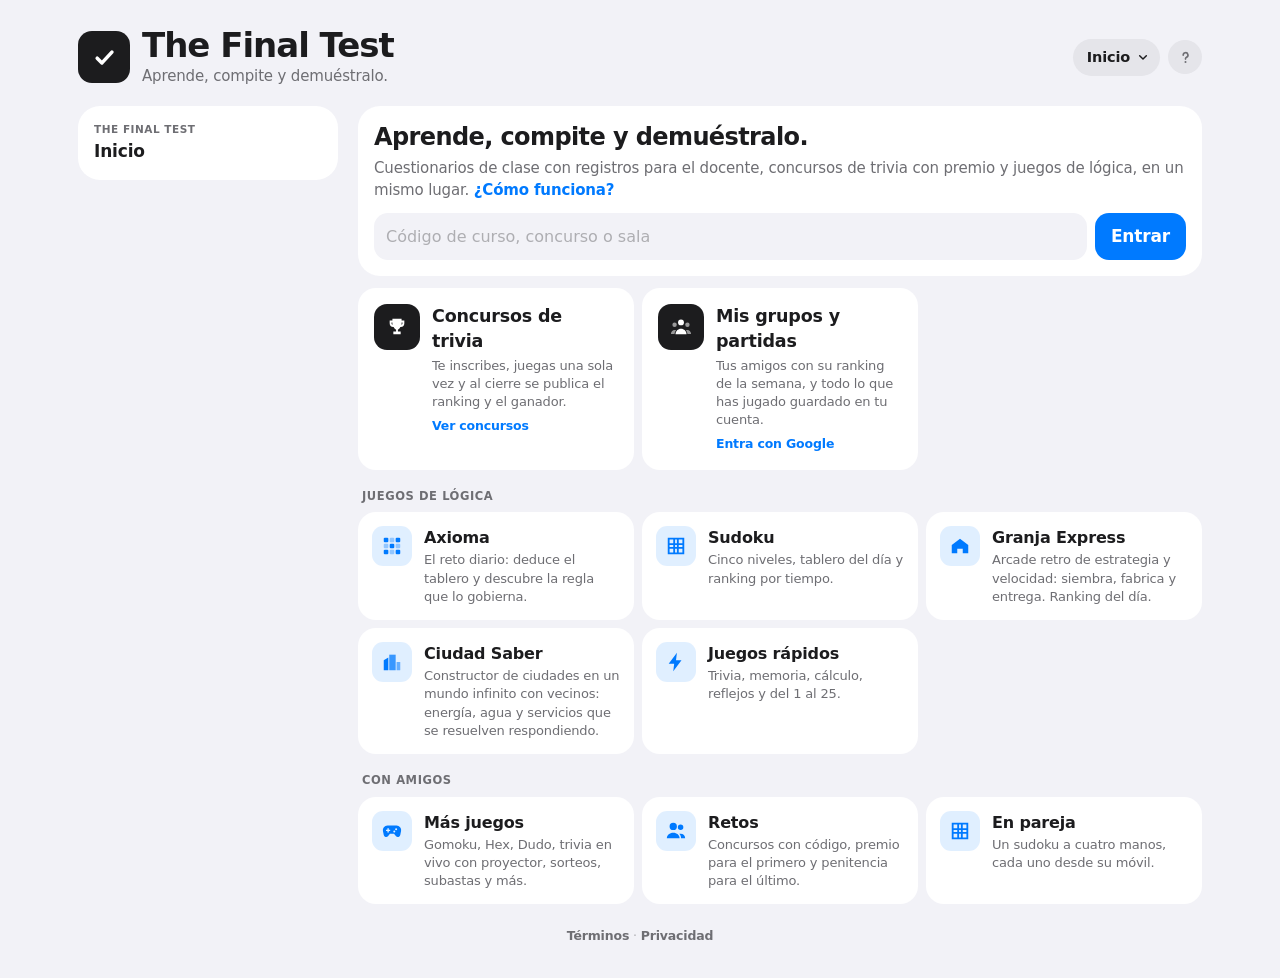
==== public/index.html @ 5a7cdba9 "Ciudad Saber: constructor de ciudades con vecinos y preguntas por tema Un mundo infinito generado co" ====
<!DOCTYPE html>
<html lang="es">
<head>
<meta charset="utf-8">
<meta name="viewport" content="width=device-width,initial-scale=1,viewport-fit=cover">
<title>The Final Test — cuestionarios, concursos y juegos de lógica</title>
<meta name="description" content="Cuestionarios de clase con registros para docentes, concursos de trivia con premio y juegos de lógica como Axioma y el sudoku.">
<meta name="theme-color" content="#F2F2F7" media="(prefers-color-scheme: light)">
<meta name="theme-color" content="#000000" media="(prefers-color-scheme: dark)">
<meta name="apple-mobile-web-app-capable" content="yes">
<meta name="apple-mobile-web-app-status-bar-style" content="default">
<meta name="apple-mobile-web-app-title" content="Final Test">
<link rel="manifest" href="manifest.json">
<link rel="icon" href="icon.svg" type="image/svg+xml">
<link rel="apple-touch-icon" href="apple-touch-icon.png">
<meta property="og:title" content="The Final Test">
<meta property="og:description" content="Aprende, compite y demuéstralo: cuestionarios, concursos y juegos de lógica.">
<link rel="stylesheet" href="axioma.css">
</head>
<body>

<header class="top">
  <div class="brand">
    <button class="logo" id="logo-inicio" type="button" aria-label="Ir al inicio">
      <svg viewBox="0 0 28 28" fill="none" aria-hidden="true"><path d="M7.4 14.6l4.3 4.3 9-9.8" stroke-width="3.2" stroke-linecap="round" stroke-linejoin="round"/></svg>
    </button>
    <div>
      <h1>The Final Test</h1>
      <p class="tag" id="tagline">Aprende, compite y demuéstralo.</p>
    </div>
  </div>

  <div class="meta">
    <button class="iconbtn" id="nav-back" type="button" aria-label="Volver" title="Volver" hidden>
      <svg viewBox="0 0 24 24" aria-hidden="true"><path d="M15 5l-7 7 7 7" fill="none" stroke="currentColor" stroke-width="2.4" stroke-linecap="round" stroke-linejoin="round"/></svg>
    </button>
    <div class="modewrap">
      <button class="modebtn" id="mode-btn" type="button" aria-haspopup="true" aria-expanded="false">
        <span id="mode-label">Inicio</span>
        <svg viewBox="0 0 24 24" aria-hidden="true"><path d="M7 10l5 5 5-5" fill="none" stroke="currentColor" stroke-width="2.2" stroke-linecap="round" stroke-linejoin="round"/></svg>
      </button>
      <div class="modemenu" id="mode-menu" role="menu" hidden>
        <button role="menuitemradio" id="t-inicio" aria-checked="true" type="button"><b>Inicio</b><small>Todo lo que hay en The Final Test</small></button>
        <p class="menu-cap">Aprender y competir</p>
        <button role="menuitemradio" id="t-aula" aria-checked="false" type="button" hidden><b>Educativo</b><small>Instituciones, cursos, bancos y cuestionarios</small></button>
        <button role="menuitemradio" id="t-empresas" aria-checked="false" type="button" hidden><b>Empresas y eventos</b><small>Tu marca, tus convocatorias con QR y tus métricas</small></button>
        <button role="menuitemradio" id="t-concurso" aria-checked="false" type="button"><b>Concursos de trivia</b><small>Inscríbete, juega una vez y gana el premio</small></button>
        <p class="menu-cap">Axioma · lógica</p>
        <button role="menuitemradio" id="t-day"   aria-checked="false" type="button"><b>Axioma diario</b><small>El reto de hoy, igual para todos</small></button>
        <button role="menuitemradio" id="t-flash" aria-checked="false" type="button"><b>Axioma flash</b><small>Partida corta en un tablero de 4×4</small></button>
        <button role="menuitemradio" id="t-free"  aria-checked="false" type="button"><b>Axioma libre</b><small>Los que quieras, tú eliges la dificultad</small></button>
        <p class="menu-cap">Juegos</p>
        <button role="menuitemradio" id="t-sud"   aria-checked="false" type="button"><b>Sudoku</b><small>Cinco niveles y ranking por tiempo</small></button>
        <button role="menuitemradio" id="t-granja" aria-checked="false" type="button"><b>Granja Express</b><small>Arcade retro: siembra, fabrica y entrega a contrarreloj</small></button>
        <button role="menuitemradio" id="t-ciudad" aria-checked="false" type="button"><b>Ciudad Saber</b><small>Construye tu ciudad con vecinos; resuelve sus problemas respondiendo</small></button>
        <button role="menuitemradio" id="t-rapido" aria-checked="false" type="button"><b>Juegos rápidos</b><small>Trivia, memoria, cálculo, reflejos… de 30 s a 2 min</small></button>
        <button role="menuitemradio" id="t-juegos" aria-checked="false" type="button"><b>Más juegos</b><small>Estrategia, juegos en grupo y en vivo con proyector</small></button>
        <p class="menu-cap">Con amigos</p>
        <button role="menuitemradio" id="t-reto"  aria-checked="false" type="button"><b>Retos</b><small>Concursos con código, premio y penitencia</small></button>
        <button role="menuitemradio" id="t-pareja" aria-checked="false" type="button"><b>En pareja</b><small>Un sudoku a cuatro manos, en tiempo real</small></button>
        <button role="menuitemradio" id="t-amigos" aria-checked="false" type="button"><b>Mis grupos y partidas</b><small>Tus amigos, su ranking de la semana y lo que has jugado</small></button>
        <p class="menu-cap" id="t-plat-cap" hidden>Plataforma</p>
        <button role="menuitem" id="t-plat" type="button" hidden><b>Administración</b><small>Perfiles, instituciones, usuarios e IA</small></button>
      </div>
    </div>
    <button class="iconbtn" data-tut type="button" aria-label="Ayuda: cómo funciona esta sección" title="Ayuda">
      <svg viewBox="0 0 24 24" aria-hidden="true"><path d="M9.1 9a3 3 0 1 1 4.2 2.7c-.8.4-1.3 1.1-1.3 2V14" fill="none" stroke="currentColor" stroke-width="2.1" stroke-linecap="round"/><circle cx="12" cy="17.6" r="1.3" fill="currentColor"/></svg>
    </button>
  </div>
</header>

<section class="panel acct-panel" id="acct-panel" hidden aria-label="Cuenta"></section>

<div class="layout">

<aside class="col-left">

  <section class="diff" id="diff" hidden aria-label="Dificultad">
    <h2>Dificultad</h2>
    <div class="seg" id="diff-seg" role="radiogroup" aria-label="Dificultad">
      <button role="radio" data-level="1" aria-checked="true"  type="button">Fácil</button>
      <button role="radio" data-level="3" aria-checked="false" type="button">Medio</button>
      <button role="radio" data-level="5" aria-checked="false" type="button">Difícil</button>
    </div>
  </section>

  <section class="diff" id="sud-diff" hidden aria-label="Dificultad del sudoku">
    <h2>Dificultad</h2>
    <div class="seg seg-v" id="sud-seg" role="radiogroup" aria-label="Dificultad del sudoku">
      <button role="radio" data-lvl="1" aria-checked="true"  type="button">Fácil</button>
      <button role="radio" data-lvl="2" aria-checked="false" type="button">Medio</button>
      <button role="radio" data-lvl="3" aria-checked="false" type="button">Difícil</button>
      <button role="radio" data-lvl="4" aria-checked="false" type="button">Experto</button>
      <button role="radio" data-lvl="5" aria-checked="false" type="button">Ultra</button>
    </div>
  </section>

  <section class="panel" id="rules" aria-label="Reglas del tablero">
    <div class="axis" id="ax-scope">
      <h2><span class="n">1</span>Alcance <small>· qué cuenta cada pista</small></h2>
      <div class="chips" id="chips-scope"></div>
    </div>
    <div class="axis" id="ax-shape">
      <h2><span class="n">2</span>Forma <small>· cómo se agrupan las llenas</small></h2>
      <div class="chips" id="chips-shape"></div>
    </div>
    <div class="helpbox" id="help"></div>
  </section>

  <button class="how-btn" data-how>Cómo se juega<span aria-hidden="true"></span></button>

  <section class="status" aria-label="Estado">
    <div class="status-row">
      <div class="status-id">
        <small id="status-cap">Reto diario</small>
        <span class="badge" id="hdr">—</span>
      </div>
      <span class="streak" id="streak" hidden>
        <svg viewBox="0 0 24 24" fill="currentColor" aria-hidden="true"><path d="M13.5 2s.5 3.5-2 6c-1.6 1.6-3 3-3 6a5.5 5.5 0 0 0 11 0c0-2.2-1-3.7-2-5 0 1.5-.8 2.5-1.8 2.8C16 9.5 15.5 4.5 13.5 2z"/></svg>
        <span id="streak-n">0 días</span>
      </span>
    </div>
    <span id="acct" hidden><button class="acct" id="acct-btn" type="button"></button></span>
  </section>

  <section class="install" id="install" hidden aria-label="Instalar la aplicación"></section>

</aside>

<main class="col-center">

  <section class="panel mar-hud" id="mar-hud" hidden aria-label="Marcador de la competencia"></section>

  <section class="panel board-panel" aria-label="Tablero">
    <p class="brief" id="brief">Deduce qué celdas están llenas y, a la vez, qué regla gobierna el tablero.</p>
    <div class="boardwrap"><div class="board" id="board"></div></div>
    <div class="tally">
      <span>Pistas cerradas</span>
      <span class="marks" id="tally"></span>
      <span class="count" id="tally-n">0/0</span>
    </div>
    <p class="verdict" id="verdict" hidden></p>

    <div class="readout">
      <div><small>Llenas</small><strong id="r-fill">0 / 0</strong></div>
      <div><small>Forma</small><strong id="r-shape">—</strong></div>
      <div><small>Movidas</small><strong id="r-moves">0</strong></div>
      <div><small>Tiempo</small><strong id="r-time">0:00</strong></div>
    </div>

    <p class="msg" id="msg" role="status" aria-live="polite"></p>
  </section>

  <section class="inicio" id="inicio-panel" hidden aria-label="Inicio"></section>

  <section class="panel retos aula" id="aula-panel" hidden aria-live="polite" aria-label="Educativo"></section>

  <section class="panel retos aula" id="amigos-panel" hidden aria-live="polite" aria-label="Mis grupos y partidas"></section>

  <section class="marca" id="marca-panel" hidden aria-live="polite" aria-label="Marca"></section>

  <section class="juegos" id="juegos-panel" hidden aria-live="polite" aria-label="Juegos"></section>

  <section class="panel retos" id="retos-panel" hidden aria-live="polite" aria-label="Retos"></section>

  <section class="panel retos rapido" id="rapido-panel" hidden aria-live="polite" aria-label="Juegos rápidos"></section>

  <section class="panel retos concurso" id="concurso-panel" hidden aria-live="polite" aria-label="Concursos de trivia"></section>

  <section class="panel sud-panel" id="sud-panel" hidden aria-label="Sudoku">
    <p class="brief" id="sud-brief">Completa la rejilla sin repetir cifras.</p>
    <div class="boardwrap"><div class="sud-board" id="sud-board"></div></div>
    <div class="pad" id="sud-pad"></div>
    <div class="readout">
      <div><small>Restantes</small><strong id="sud-left">0</strong></div>
      <div><small>Errores</small><strong id="sud-err">0</strong></div>
      <div class="ro-pistas"><small>Pistas</small><strong id="sud-hints">0</strong></div>
      <div class="ro-tiempo"><small>Tiempo</small><strong id="sud-time">0:00</strong><em class="pen" id="sud-pen" aria-hidden="true"></em></div>
    </div>
    <p class="fine sud-rules" id="sud-rules"></p>
    <p class="msg" id="sud-msg" role="status" aria-live="polite"></p>
  </section>

  <section class="result" id="sud-result" aria-live="polite">
    <h3>Resuelto</h3>
    <pre id="sud-share"></pre>
    <div class="actions" style="margin:0">
      <button class="primary" id="sud-b-share">Compartir resultado</button>
    </div>
    <div class="rank-note" id="sud-rank-note" hidden></div>
  </section>

  <section class="panel ranking" id="sud-ranking" hidden aria-live="polite"></section>

  <section class="result" id="result" aria-live="polite">
    <h3>Resuelto</h3>
    <pre id="share-text"></pre>
    <div class="actions" style="margin:0">
      <button class="primary" id="b-share">Compartir resultado</button>
    </div>
    <div class="rank-note" id="rank-note" hidden></div>
  </section>

  <section class="panel ranking" id="ranking" hidden aria-live="polite"></section>

</main>

<aside class="col-right">
  <section class="panel acts" id="sud-acts" hidden aria-label="Acciones del sudoku">
    <button id="sud-notes" type="button" aria-pressed="false">Notas <small>apagadas</small></button>
    <button class="ghost" id="sud-erase" type="button">Borrar</button>
    <div class="acts-sep"></div>
    <button class="ghost" id="sud-undo" type="button">Deshacer</button>
    <button class="ghost" id="sud-hint" type="button">Pista <small>3 de 3</small></button>
    <button class="ghost" id="sud-new" type="button">Otro tablero</button>
  </section>

  <section class="panel acts" id="ax-acts" aria-label="Acciones">
    <button class="primary" id="b-check">Comprobar</button>
    <button id="b-hint">Pista <small>+3</small></button>
    <div class="acts-sep"></div>
    <button class="ghost" id="b-reset">Reiniciar</button>
    <button class="ghost" id="b-new">Otro tablero</button>
  </section>
</aside>

</div>

<footer>
  <span id="pie-juego">Los tableros de lógica se generan y se verifican en tu dispositivo: solo hay una solución y nunca hace falta adivinar.</span>
  <span class="pie-legal"><a href="terminos.html" target="_blank" rel="noopener">Términos</a> · <a href="privacidad.html" target="_blank" rel="noopener">Privacidad</a><span id="pie-contacto" hidden> · <a href="#">Contacto</a></span></span>
</footer>

<div class="tut" id="tut"></div>
<div class="tut" id="reg"></div>
<div class="tut" id="inv"></div>
<div class="tut" id="qr-modal"></div>

<script src="banco-formato.js"></script>
<script src="xlsx.js"></script>
<script src="vendor/qrcode.js"></script>
<script src="qr.js"></script>
<script src="sudoku.js"></script>
<script src="rapidos-motor.js"></script>
<script src="maraton-motor.js"></script>
<script src="granja-motor.js"></script>
<script src="granja-grande-motor.js"></script>
<script src="ciudad-motor.js"></script>
<script src="app.js"></script>
<script src="tutorial.js"></script>
<script src="account.js"></script>
<script src="fiesta/palabras.js"></script>
<script src="fiesta/tabu.js"></script>
<script src="fiesta/preguntas.js"></script>
<script src="fiesta/pruebas.js"></script>
<script src="fiesta.js"></script>
<script src="rapidos.js"></script>
<script src="granja-ui.js"></script>
<script src="granja-grande-ui.js"></script>
<script src="ciudad-ui.js"></script>
<script src="maraton.js"></script>
<script src="concursos.js"></script>
<script src="retos.js"></script>
<script src="registro.js"></script>
<script src="areas.js"></script>
<script src="juegos/nucleo.js"></script>
<script src="juegos/gomoku.js"></script>
<script src="juegos/hex.js"></script>
<script src="juegos/cuantico.js"></script>
<script src="juegos/dudo.js"></script>
<script src="juegos/sexta.js"></script>
<script src="juegos/verdades.js"></script>
<script src="juegos/trivia.js"></script>
<script src="juegos/hype.js"></script>
<script src="juegos/carrera.js"></script>
<script src="juegos/caballos.js"></script>
<script src="juegos/sorteo.js"></script>
<script src="juegos/bingo.js"></script>
<script src="juegos/subasta.js"></script>
<script src="juegos/paranoia.js"></script>
<script src="juegos/yonunca.js"></script>
<script src="invitado.js"></script>
<script src="aula.js"></script>
<script src="marca.js"></script>
<script src="sala.js"></script>
<script src="juegos/estrategia-ui.js"></script>
<script src="juegos/grupo-ui.js"></script>
<script src="juegos/vivo-ui.js"></script>
<script src="juegos/caballos-ui.js"></script>
<script src="juegos/especial-ui.js"></script>
<script src="juegos/bingo-ui.js"></script>
<script src="juegos/adultos-ui.js"></script>
<script src="amigos.js"></script>
<script src="inicio.js"></script>
</body>
</html>
---- public/axioma.css ----
/* ===========================================================
   AXIOMA · hoja de estilos
   Lenguaje visual sobrio, al estilo de las apps del sistema de
   Apple: fondo neutro agrupado, tarjetas blancas de esquinas
   amplias, tipografía del sistema, un único acento azul y nada
   de sombras ni degradados.
   =========================================================== */
:root{
  --bg:#F2F2F7;
  --card:#FFFFFF;
  --inset:#F2F2F7;
  --inset-2:#E5E5EA;
  --hair:rgba(60,60,67,.12);
  --ink:#1C1C1E;
  --ink-2:#6E6E73;
  --ink-3:#AEAEB2;
  --accent:#007AFF;
  --accent-tint:rgba(0,122,255,.12);
  --fill:#1C1C1E;
  --fill-ink:#FFFFFF;
  --ok:#34C759;   --ok-tint:rgba(52,199,89,.16);
  --bad:#FF3B30;  --bad-tint:rgba(255,59,48,.14);
  --r-card:22px; --r-el:14px; --r-cell:11px;
  color-scheme:light;
}
@media (prefers-color-scheme:dark){
  :root{
    --bg:#000000; --card:#1C1C1E; --inset:#2C2C2E; --inset-2:#3A3A3C;
    --hair:rgba(84,84,88,.6); --ink:#FFFFFF; --ink-2:#98989D; --ink-3:#636366;
    --accent:#0A84FF; --accent-tint:rgba(10,132,255,.22);
    --fill:#FFFFFF; --fill-ink:#1C1C1E;
    --ok:#30D158; --ok-tint:rgba(48,209,88,.2);
    --bad:#FF453A; --bad-tint:rgba(255,69,58,.2);
    color-scheme:dark;
  }
}

*{box-sizing:border-box}
html,body{margin:0;padding:0}
html{-webkit-text-size-adjust:100%}
body{
  background:var(--bg); color:var(--ink);
  font-family:-apple-system,BlinkMacSystemFont,"SF Pro Text","SF Pro Display","Helvetica Neue",Inter,Roboto,system-ui,sans-serif;
  font-size:16px; line-height:1.45; letter-spacing:-.01em;
  -webkit-font-smoothing:antialiased;
  padding:max(14px,env(safe-area-inset-top)) 16px max(32px,env(safe-area-inset-bottom));
  max-width:460px; margin:0 auto; min-height:100dvh;
}
button{
  font:inherit;letter-spacing:inherit;color:var(--accent);cursor:pointer;
  background:var(--inset);border:0;border-radius:var(--r-el);padding:13px 16px;font-weight:600;
  transition:transform .12s ease,background-color .15s,opacity .15s;
  -webkit-tap-highlight-color:transparent;
}
button:active{transform:scale(.97);opacity:.85}
button:focus-visible{outline:3px solid var(--accent-tint);outline-offset:0;box-shadow:0 0 0 1.5px var(--accent)}
button:disabled{opacity:.4;cursor:default;transform:none}
[hidden]{display:none!important}

/* --- cabecera: título grande, como una vista del sistema --- */
.top{display:flex;align-items:flex-start;justify-content:space-between;gap:12px;margin:6px 0 16px}
.brand{display:flex;align-items:center;gap:12px;min-width:0}
.logo{width:44px;height:44px;flex:none;border-radius:12px;background:var(--fill);display:grid;place-items:center}
.logo svg{width:26px;height:26px;display:block}
.logo svg rect{fill:var(--fill-ink)}
h1{margin:0;font-size:30px;font-weight:700;letter-spacing:-.03em;line-height:1.05}
.tag{margin:3px 0 0;font-size:14px;color:var(--ink-2);line-height:1.3}
.meta{display:flex;align-items:center;gap:8px;flex:none}
.iconbtn{width:34px;height:34px;padding:0;border-radius:50%;background:var(--inset-2);color:var(--ink-2);
  display:grid;place-items:center;flex:none}
.iconbtn svg{width:19px;height:19px;display:block}
.iconbtn:hover{background:var(--accent-tint);color:var(--accent)}

.badge{font-size:13px;font-weight:600;color:var(--ink-2);background:var(--inset-2);
  border-radius:999px;padding:5px 11px;letter-spacing:0}
.streak{font-size:13px;font-weight:600;color:var(--ink-2);display:inline-flex;align-items:center;gap:5px;flex:none}
.streak svg{width:14px;height:14px;color:#FF9F0A;flex:none;display:block}

/* --- desplegable de modo --- */
.modewrap{position:relative}
.modebtn{display:inline-flex;align-items:center;gap:5px;padding:8px 9px 8px 14px;border-radius:999px;
  background:var(--inset-2);color:var(--ink);font-size:14.5px;font-weight:600}
.modebtn svg{width:16px;height:16px;display:block;transition:transform .2s}
.modebtn[aria-expanded=true] svg{transform:rotate(180deg)}
.modebtn:hover{background:var(--accent-tint);color:var(--accent)}
.modemenu{position:absolute;top:calc(100% + 8px);right:0;z-index:40;width:min(84vw,270px);
  background:var(--card);border-radius:18px;padding:6px;
  box-shadow:0 10px 34px rgba(0,0,0,.18),0 0 0 .5px var(--hair)}
.modemenu button{display:block;width:100%;text-align:left;background:transparent;border-radius:12px;
  padding:10px 12px;color:var(--ink)}
.modemenu button b{display:block;font-size:15px;font-weight:600;letter-spacing:-.01em}
.modemenu button small{display:block;font-size:12.5px;color:var(--ink-2);margin-top:2px;font-weight:400;line-height:1.3}
.modemenu button:hover{background:var(--inset)}
.modemenu button[aria-checked=true]{background:var(--accent-tint);color:var(--accent)}
.modemenu button[aria-checked=true] small{color:var(--accent);opacity:.85}
@media (prefers-reduced-motion:no-preference){
  .modemenu{animation:pop .16s cubic-bezier(.2,.9,.3,1) both}
  @keyframes pop{from{opacity:0;transform:translateY(-6px) scale(.97)}to{opacity:1;transform:none}}
}

/* --- control segmentado nativo --- *//* --- control segmentado nativo --- */
.seg{display:flex;gap:2px;padding:2px;background:var(--inset-2);border-radius:10px;margin:0}
.seg button{flex:1;background:transparent;border-radius:8px;padding:8px 6px;font-size:14px;font-weight:600;color:var(--ink);letter-spacing:-.01em}
.seg button:active{transform:none;opacity:.7}
.seg button[aria-selected=true],.seg button[aria-checked=true]{background:var(--card);box-shadow:0 1px 3px rgba(0,0,0,.08),0 0 0 .5px rgba(0,0,0,.04)}

/* --- disposición: una sola columna en el móvil, tres en pantallas anchas.
       En móvil las columnas desaparecen (display:contents) y cada tarjeta
       se coloca por su propio orden. --- */
.layout{display:flex;flex-direction:column}
.col-left,.col-center,.col-right{display:contents}
.status{order:0}
.diff{order:1}
#rules{order:2}
.board-panel{order:3}
.acts{order:4}
.result{order:5}
.ranking{order:6}
.how-btn{order:7}
.install{order:8}

/* --- tarjeta de estado: reto, racha y cuenta --- */
.status{display:flex;align-items:center;justify-content:space-between;gap:10px;padding:0 4px;margin:0 0 10px}
.status-row{display:flex;align-items:center;justify-content:space-between;gap:10px;min-width:0;flex:1}
.status-id{display:flex;align-items:baseline;gap:8px;min-width:0}
.status-id small{font-size:10.5px;letter-spacing:.05em;text-transform:uppercase;color:var(--ink-2);font-weight:600}
.status .badge{background:transparent;padding:0;font-size:15px;font-weight:700;color:var(--ink);letter-spacing:-.01em}
.status .acct{flex:none}

/* --- dificultad --- */
.diff{margin:0 0 10px}
.diff h2{margin:0 0 6px;padding:0 4px;font-size:11px;font-weight:600;letter-spacing:.05em;
  text-transform:uppercase;color:var(--ink-2)}

/* --- acciones --- */
.acts{display:grid;grid-template-columns:1fr 1fr;gap:8px;padding:12px;margin:0 0 10px}
.acts-sep{display:none}

/* --- tarjetas --- *//* --- tarjetas --- */
.panel{background:var(--card);border-radius:var(--r-card);padding:14px;margin:0 0 10px}

/* --- reglas: cabecera pequeña en mayúsculas y opciones tipo lista --- */
.axis{margin-bottom:11px}
.axis:last-child,#ax-shape{margin-bottom:0}
.axis h2{display:flex;align-items:baseline;gap:6px;margin:0 0 6px;padding:0 2px;
  font-size:11.5px;font-weight:600;letter-spacing:.04em;text-transform:uppercase;color:var(--ink-2)}
.axis h2 .n{display:none}
.axis h2 small{font-weight:500;text-transform:none;letter-spacing:0;font-size:12px;color:var(--ink-3)}
.chips{display:grid;grid-auto-flow:column;grid-auto-columns:1fr;gap:8px}
.chip{position:relative;min-width:0;text-align:left;padding:8px 10px;line-height:1.2;
  background:var(--inset);color:var(--ink);border-radius:var(--r-el);box-shadow:inset 0 0 0 1.5px transparent;
  transition:background-color .15s,box-shadow .15s,transform .12s}
.chip b{display:block;font-size:14px;font-weight:600;letter-spacing:-.01em}
.chip i{font-style:normal;font-size:11.5px;color:var(--ink-2);display:block;margin-top:2px;white-space:nowrap;overflow:hidden;text-overflow:ellipsis}
.chip[aria-pressed=true]{background:var(--accent-tint);box-shadow:inset 0 0 0 1.5px var(--accent);color:var(--accent)}
.chip[aria-pressed=true] i{color:var(--accent);opacity:.8}
.chip .q{position:absolute;top:-6px;right:-6px;width:18px;height:18px;padding:0;border-radius:50%;
  background:var(--card);color:var(--ink-3);font-size:11px;font-weight:700;line-height:1;display:grid;place-items:center;
  box-shadow:0 0 0 1.5px var(--ink-3) inset,0 0 0 2px var(--card);font-style:italic;font-family:Georgia,"Times New Roman",serif}
.chip .q:active{transform:none}
.chip[aria-pressed=true] .q{color:var(--accent);box-shadow:0 0 0 1.5px var(--accent) inset,0 0 0 2px var(--card)}

.helpbox{display:none;gap:14px;align-items:flex-start;background:var(--inset);border-radius:var(--r-el);padding:14px;margin:12px 0 0}
.helpbox.on{display:flex}
.helpbox svg{flex:none;border-radius:10px;background:var(--card)}
.helpbox b{font-size:15px;display:block;margin-bottom:3px;letter-spacing:-.01em}
.helpbox p{margin:0 0 10px;font-size:13.5px;color:var(--ink-2);line-height:1.45}
.helpbox button{padding:7px 12px;font-size:13.5px;background:var(--card)}

/* --- zona de juego --- */
.brief{font-size:14px;color:var(--ink-2);margin:0 0 10px;text-align:center;line-height:1.4}
.brief strong{color:var(--ink);font-weight:600}
.boardwrap{display:flex;justify-content:center;margin:0 0 10px}
.board{--n:5;display:grid;grid-template-columns:repeat(var(--n),1fr);gap:6px;
  width:min(100%,340px);padding:8px;background:var(--inset);border-radius:18px}
.cell{position:relative;aspect-ratio:1;border-radius:var(--r-cell);background:var(--card);
  display:grid;place-items:center;cursor:pointer;
  font-size:clamp(18px,5.6vw,23px);font-weight:600;font-variant-numeric:tabular-nums;letter-spacing:-.02em;
  color:var(--ink);user-select:none;-webkit-user-select:none;-webkit-tap-highlight-color:transparent;outline:none}
.cell:focus-visible{box-shadow:0 0 0 2.5px var(--accent)}
.cell.open:hover{background:var(--inset-2)}
.cell.full{background:var(--fill)}
.cell.void{background:transparent;box-shadow:inset 0 0 0 1.5px var(--inset-2)}
.cell.void::before,.cell.void::after{content:"";position:absolute;width:34%;height:2px;border-radius:2px;background:var(--ink-3);top:50%;left:50%}
.cell.void::before{transform:translate(-50%,-50%) rotate(45deg)}
.cell.void::after{transform:translate(-50%,-50%) rotate(-45deg)}
.cell.clue{background:var(--card);box-shadow:inset 0 0 0 1.5px var(--hair);cursor:zoom-in;font-weight:700}
.cell.clue.sat{color:var(--ok);background:var(--ok-tint);box-shadow:none}
.cell.clue.broken{color:var(--bad);background:var(--bad-tint);box-shadow:none}
.cell.clue .mark{position:absolute;top:-4px;right:-4px;width:15px;height:15px;border-radius:50%;
  display:grid;place-items:center;font-size:9px;font-weight:800;color:#fff;line-height:1;font-family:-apple-system,system-ui,sans-serif}
.cell.clue.sat .mark{background:var(--ok)}
.cell.clue.broken .mark{background:var(--bad)}
.cell.beam{background:var(--accent-tint);box-shadow:inset 0 0 0 1.5px var(--accent)}
.cell.beam.full{background:var(--fill);box-shadow:0 0 0 2px var(--accent)}
.cell.clue.beam{background:var(--accent);color:#fff;box-shadow:none}
.cell.wrong{background:var(--bad-tint);box-shadow:inset 0 0 0 1.5px var(--bad)}
.cell.wrong::before,.cell.wrong::after{content:"";position:absolute;width:34%;height:2.5px;border-radius:2px;background:var(--bad);top:50%;left:50%}
.cell.wrong::before{transform:translate(-50%,-50%) rotate(45deg)}
.cell.wrong::after{transform:translate(-50%,-50%) rotate(-45deg)}

/* --- progreso --- */
.tally{display:flex;align-items:center;gap:10px;margin:0 0 10px;font-size:13px;color:var(--ink-2);font-weight:500}
.tally .marks{display:flex;gap:3px;flex:1}
.tally b{display:block;flex:1;height:6px;border-radius:3px;background:var(--inset-2);transition:background-color .2s}
.tally b.on{background:var(--ok)}
.tally b.no{background:var(--bad)}
.tally .count{font-variant-numeric:tabular-nums;color:var(--ink);font-weight:600}

.verdict{font-size:15px;font-weight:600;margin:0 0 12px;color:var(--accent);text-align:center;letter-spacing:-.01em}

.readout{display:grid;grid-template-columns:repeat(4,1fr);gap:5px;margin:0 0 10px}
.readout div{background:var(--inset);border-radius:var(--r-el);padding:8px 4px;text-align:center;min-width:0}
.readout small{display:block;font-size:10.5px;letter-spacing:.04em;text-transform:uppercase;color:var(--ink-2);font-weight:600}
.readout strong{font-size:17.5px;font-weight:600;font-variant-numeric:tabular-nums;line-height:1.25;letter-spacing:-.02em}
.readout strong.ok{color:var(--ok)} .readout strong.bad{color:var(--bad)}

.msg{min-height:20px;font-size:14px;margin:0 0 2px;line-height:1.4;text-align:center;color:var(--ink-2)}
.msg.good{color:var(--ok);font-weight:600} .msg.bad{color:var(--bad);font-weight:600}

.actions{display:flex;gap:8px;margin-bottom:8px}
.actions button{flex:1}
.actions:last-child{margin-bottom:0}
.primary{background:var(--accent);color:#fff;padding:15px;font-size:17px;font-weight:600}
.ghost{background:transparent;color:var(--accent);font-weight:500;font-size:15px;padding:11px 12px}
#b-hint{background:var(--accent-tint);color:var(--accent);font-size:16px}
#b-hint small{font-weight:600;opacity:.7;font-size:13px}

/* --- resultado --- */
.result{display:none;background:var(--card);border-radius:var(--r-card);padding:18px 16px;margin:0 0 14px}
.result.on{display:block}
.result h3{position:relative;margin:0 0 12px;padding-left:36px;font-size:20px;font-weight:700;letter-spacing:-.02em;line-height:26px}
.result h3::before{content:"";position:absolute;left:0;top:0;width:26px;height:26px;border-radius:50%;background:var(--ok)}
.result h3::after{content:"";position:absolute;left:9px;top:6px;width:6px;height:11px;border-right:2.5px solid #fff;border-bottom:2.5px solid #fff;transform:rotate(45deg)}
.result pre{font-family:ui-monospace,"SF Mono",Menlo,Consolas,monospace;font-size:13.5px;margin:0 0 14px;
  white-space:pre-wrap;line-height:1.6;background:var(--inset);border-radius:var(--r-el);padding:12px 14px;color:var(--ink);letter-spacing:0}
.rank-note{display:flex;align-items:center;justify-content:space-between;gap:10px;margin:14px 0 0;padding-top:14px;border-top:1px solid var(--hair);font-size:14px;color:var(--ink-2)}
.rank-note b{color:var(--ink)}
.rank-note .ghost{background:var(--accent-tint);display:inline-flex;align-items:center;gap:6px;padding:8px 12px;flex:none;font-weight:600;font-size:14px}
.rank-note .g{width:14px;height:14px}

/* --- botón de ayuda --- */
.how-btn{display:flex;width:100%;align-items:center;justify-content:space-between;
  background:var(--card);border-radius:var(--r-card);padding:16px;margin:0 0 14px;
  font-size:16px;font-weight:600;color:var(--ink);letter-spacing:-.01em}
.how-btn span{width:8px;height:8px;border-right:2px solid var(--ink-3);border-bottom:2px solid var(--ink-3);transform:rotate(-45deg);margin-right:4px}

footer{margin-top:8px;font-size:12.5px;color:var(--ink-3);line-height:1.55;text-align:center;padding:0 8px}

/* --- cuenta opcional --- */
.acct{display:inline-flex;align-items:center;gap:6px;padding:5px 11px 5px 6px;border-radius:999px;font-size:13px;font-weight:600;color:var(--ink);background:var(--inset-2)}
.acct .g{width:16px;height:16px}
.acct img{width:22px;height:22px;border-radius:50%;object-fit:cover}
.acct.in{padding-left:4px}
.acct-panel{position:relative}
.acct-panel h3{margin:0 0 6px;font-size:17px;font-weight:700;letter-spacing:-.02em}
.acct-panel p{margin:0 0 12px;font-size:14.5px;color:var(--ink-2);line-height:1.45}
.acct-panel p strong{color:var(--ink);font-weight:600}
.acct-panel .fine,.ranking .fine{font-size:12.5px;color:var(--ink-3);margin:10px 0 0}
.gsi{min-height:44px;display:flex;justify-content:center;align-items:center}
.gsi-wait{font-size:13.5px;color:var(--ink-2)}
.acct-me{display:flex;align-items:center;gap:12px;margin:0 0 10px}
.acct-me img{width:44px;height:44px;border-radius:50%;object-fit:cover}
.acct-me b{display:block;font-size:16px;letter-spacing:-.01em}
.acct-me small{display:block;font-size:13px;color:var(--ink-2)}
.close{position:absolute;top:12px;right:12px;width:28px;height:28px;padding:0;border-radius:50%;
  background:var(--inset-2);color:var(--ink-2);font-size:17px;line-height:1;display:grid;place-items:center;font-weight:500}

/* --- ranking: lista con separadores finos --- */
.ranking{position:relative}
.ranking h3{margin:0 0 6px;font-size:17px;font-weight:700;letter-spacing:-.02em}
.rank-list{list-style:none;margin:0;padding:0}
.rank-list li{display:flex;align-items:center;gap:12px;padding:10px 4px;font-size:15px;border-bottom:1px solid var(--hair)}
.rank-list li:last-child{border-bottom:0}
.rank-list li.me{color:var(--accent);font-weight:600}
.rank-list .pos{width:22px;text-align:center;font-weight:600;font-variant-numeric:tabular-nums;color:var(--ink-3)}
.rank-list li:nth-child(1) .pos{color:#FF9F0A}
.rank-list li:nth-child(2) .pos{color:#8E8E93}
.rank-list li:nth-child(3) .pos{color:#C97B3A}
.rank-list img,.rank-list .noimg{width:28px;height:28px;border-radius:50%;object-fit:cover;background:var(--inset-2);flex:none}
.rank-list .who{flex:1;min-width:0;overflow:hidden;text-overflow:ellipsis;white-space:nowrap}
.rank-list .who em{font-style:normal;font-weight:400;color:var(--ink-2)}
.rank-list .pts{font-variant-numeric:tabular-nums;color:var(--ink-2);font-size:13.5px;flex:none}
.rank-list .pts b{color:var(--ink);font-size:15px;font-weight:600}
.rank-list .pts{display:flex;flex-direction:column;align-items:flex-end;line-height:1.2}
.rank-list .pts small{font-size:11.5px;color:var(--ink-3)}
.rank-list li.me .pts,.rank-list li.me .pts b,.rank-list li.me .who em{color:var(--accent)}

/* --- movimiento discreto --- */
@media (prefers-reduced-motion:no-preference){
  .cell{transition:background-color .15s ease,box-shadow .15s ease,color .15s ease,transform .12s ease}
  .cell:active{transform:scale(.94)}
  .cell.stamp{animation:stamp .22s cubic-bezier(.2,1.4,.4,1)}
  @keyframes stamp{0%{transform:scale(.8)}100%{transform:scale(1)}}
  .cell.wave{animation:wave .4s ease both;animation-delay:var(--d,0ms)}
  @keyframes wave{0%{transform:scale(1)}40%{transform:scale(.92)}100%{transform:scale(1)}}
  .verdict,.result.on,.ranking,.acct-panel{animation:rise .35s cubic-bezier(.2,.8,.2,1) both}
  @keyframes rise{from{opacity:0;transform:translateY(6px)}to{opacity:1;transform:none}}
  .msg.bad{animation:shake .3s ease}
  @keyframes shake{25%{transform:translateX(-3px)}75%{transform:translateX(3px)}}
}

/* --- invitación a instalar --- */
.install{display:flex;align-items:center;gap:14px;background:var(--card);border-radius:var(--r-card);padding:14px 16px;margin:0 0 14px}
.install-txt{flex:1;min-width:0}
.install b{display:block;font-size:15px;font-weight:600;letter-spacing:-.01em}
.install small{display:block;font-size:13px;color:var(--ink-2);line-height:1.35;margin-top:3px}
.install .primary{flex:none;padding:11px 18px;font-size:15px}

/* --- tutorial --- */
.tut{position:fixed;inset:0;z-index:60;background:rgba(0,0,0,.45);display:none;align-items:flex-end;justify-content:center;
  padding:0;-webkit-backdrop-filter:blur(3px);backdrop-filter:blur(3px)}
.tut.on{display:flex}
.tut-card{position:relative;width:100%;max-width:460px;background:var(--card);
  border-radius:26px 26px 0 0;padding:22px 20px max(20px,env(safe-area-inset-bottom));
  max-height:92dvh;display:flex;flex-direction:column}
.tut-body{flex:1 1 auto;min-height:0;overflow-y:auto;-webkit-overflow-scrolling:touch;padding-top:6px}
.tut-card h2{margin:16px 0 6px;font-size:21px;font-weight:700;letter-spacing:-.02em;line-height:1.2}
.tut-card p{margin:0;font-size:15px;color:var(--ink-2);line-height:1.5}
.tut-art{display:flex;justify-content:center;background:var(--inset);border-radius:18px;padding:20px 12px}
.mini{display:block;overflow:visible;max-width:100%;height:auto}
.tut-trio{display:grid;grid-template-columns:repeat(3,1fr);gap:8px}
.tut-trio figure{margin:0;background:var(--inset);border-radius:16px;padding:14px 6px 10px;display:flex;
  flex-direction:column;align-items:center;gap:8px}
.tut-trio figcaption{font-size:11.5px;color:var(--ink-2);text-align:center;line-height:1.3}
.tut-trio figcaption b{display:block;font-size:13px;color:var(--ink);font-weight:600}
.tut-note{margin:12px 0 0!important;font-size:13.5px;text-align:center}
/* con dos figuras en vez de tres, se centran */
.tut-trio:has(figure:nth-child(2):last-child){grid-template-columns:repeat(2,minmax(0,1fr));max-width:340px;margin:0 auto}
/* niveles del sudoku */
.tut-niv{display:grid;grid-template-columns:repeat(2,minmax(0,1fr));gap:8px}
.tut-niv div{background:var(--inset);border-radius:14px;padding:12px;display:flex;flex-direction:column;gap:2px}
.tut-niv b{font-size:15px;letter-spacing:-.01em}
.tut-niv span{font-size:12.5px;color:var(--ink-2)}
.tut-niv div:nth-child(5){grid-column:1/-1}
.tut-note a{color:var(--accent);font-weight:600;text-decoration:none}
.tut-note a:hover{text-decoration:underline}
.tut-check{list-style:none;margin:0;padding:0;display:flex;flex-direction:column;gap:6px}
.tut-check li{position:relative;background:var(--inset);border-radius:13px;padding:9px 12px 9px 40px}
.tut-check b{display:block;font-size:14px;font-weight:600;letter-spacing:-.01em}
.tut-check small{display:block;font-size:12px;color:var(--ink-2);margin-top:1px}
.tut-check .tick{position:absolute;left:12px;top:50%;transform:translateY(-50%);width:20px;height:20px;
  border-radius:50%;background:var(--ok)}
.tut-check .tick::after{content:"";position:absolute;left:7px;top:4.5px;width:5px;height:9px;
  border-right:2px solid #fff;border-bottom:2px solid #fff;transform:rotate(45deg)}
.tut-note.ok{color:var(--ok);font-weight:600}
.tut-note.bad{color:var(--bad);font-weight:600}

.tut-matrix{display:grid;grid-template-columns:auto repeat(3,1fr);gap:5px;
  background:var(--inset);border-radius:18px;padding:14px 14px 16px}
.mx-hd{font-size:11.5px;font-weight:600;color:var(--ink-2);text-align:center;align-self:end;padding-bottom:3px;line-height:1.1}
.mx-rw{font-size:11.5px;font-weight:600;color:var(--ink-2);display:flex;align-items:center;padding-right:6px;white-space:nowrap}
.mx-c{height:46px;border-radius:12px;background:var(--card);display:grid;place-items:center;
  font-size:16px;font-weight:700;color:var(--ink-3)}
.mx-c.si{background:var(--ok);color:#fff;font-size:19px}

.tut-play{display:flex;justify-content:center;background:var(--inset);border-radius:18px;padding:18px}
.tut-board{display:grid;grid-template-columns:repeat(3,52px);grid-auto-rows:52px;gap:6px}
.tb{border-radius:13px;background:transparent;display:grid;place-items:center;padding:0;
  font-size:20px;font-weight:700;color:var(--ink);position:relative}
.tb.hit{background:var(--accent-tint);box-shadow:inset 0 0 0 1.5px var(--accent);cursor:pointer}
.tb.hit.full{background:var(--fill);box-shadow:none}
.tb.clue{background:var(--card);box-shadow:inset 0 0 0 1.5px var(--hair)}
.tb.clue.ok{background:var(--ok-tint);color:var(--ok);box-shadow:none}
.tb .tick{position:absolute;top:-5px;right:-5px;width:17px;height:17px;border-radius:50%;background:var(--ok);
  color:#fff;font-size:10px;display:grid;place-items:center;font-weight:800}

.tut-dots{flex:none;display:flex;justify-content:center;gap:6px;padding:14px 0 12px}
.tut-dots b{width:6px;height:6px;border-radius:50%;background:var(--inset-2)}
.tut-dots b.on{background:var(--accent);width:18px;border-radius:3px}
.tut-nav{flex:none;display:flex;gap:8px}
.tut-nav button{flex:1}
.tut-nav .primary{flex:2}

@media (prefers-reduced-motion:no-preference){
  .tut-card.entra{animation:sheet .3s cubic-bezier(.2,.9,.2,1) both}
  @keyframes sheet{from{transform:translateY(100%)}to{transform:none}}
  .tb{transition:background-color .15s,box-shadow .15s,transform .1s}
  .tb.hit:active{transform:scale(.93)}
}

/* --- tabletas y ventanas medianas: algo más de ancho --- */
@media (min-width:620px) and (max-width:899px){
  body{max-width:580px}
  .board{width:min(100%,400px)}
  .chip b{font-size:15px}
  .tut-card{max-width:520px;border-radius:26px}
  .tut{align-items:center;padding:24px}
}

/* ===========================================================
   Pantallas anchas: las reglas pasan a una barra lateral y el
   tablero queda centrado en el espacio que queda libre.
   =========================================================== */
@media (min-width:900px){
  body{max-width:1180px;padding-left:28px;padding-right:28px}

  .top{margin:14px 0 20px;align-items:center}
  h1{font-size:34px}
  .tag{font-size:15px}
  .logo{width:52px;height:52px;border-radius:14px}
  .logo svg{width:31px;height:31px}

  .layout{display:grid;grid-template-columns:288px minmax(0,1fr) 224px;column-gap:20px;align-items:start}
  .col-left,.col-center,.col-right{display:block}

  /* las columnas laterales acompañan al desplazamiento */
  .col-left,.col-right{position:sticky;top:20px}
  .col-left>*,.col-right>*{margin-bottom:12px}

  /* estado y dificultad vuelven a ser tarjetas, con más aire */
  .status,.diff{background:var(--card);border-radius:var(--r-card);padding:16px}
  .status{flex-direction:column;align-items:stretch;gap:12px}
  .status-id{flex-direction:column;align-items:flex-start;gap:2px}
  .status-id small{font-size:10.5px}
  .status .badge{font-size:17px}
  .status-row{justify-content:space-between}
  .status .acct{width:100%;justify-content:center;padding:9px 12px}
  .diff h2{padding:0 2px;margin-bottom:8px;font-size:12px}
  .readout{gap:8px}
  .readout div{padding:10px 8px}
  .readout small{font-size:10.5px;letter-spacing:.06em}
  .brief{font-size:15px;margin-bottom:14px}
  .msg{margin-bottom:2px}

  /* las acciones se apilan en la columna derecha */
  .acts{grid-template-columns:1fr;gap:8px;padding:16px}
  .acts-sep{display:block;height:1px;background:var(--hair);margin:4px 0}
  .acts .primary{padding:14px}

  /* las opciones de regla se apilan y ganan aire */
  .chips{grid-auto-flow:row;gap:6px}
  .chip{padding:11px 13px}
  .chip b{font-size:15.5px}
  .chip i{font-size:12.5px}
  .chip .q{top:50%;right:10px;transform:translateY(-50%);box-shadow:0 0 0 1.5px var(--ink-3) inset}
  .chip[aria-pressed=true] .q{box-shadow:0 0 0 1.5px var(--accent) inset}
  .axis{margin-bottom:18px}
  .helpbox{flex-direction:column;align-items:center;text-align:center}
  .helpbox svg{align-self:center}

  /* columna central: el tablero centrado y con una anchura cómoda */
  .col-center>*{max-width:540px;margin-left:auto;margin-right:auto}
  .board{width:min(100%,420px);gap:7px;padding:10px}
  .cell{font-size:24px;border-radius:13px}
  .brief{font-size:15.5px}
  .readout{grid-template-columns:repeat(4,1fr);gap:8px}
  .readout strong{font-size:21px}

  .how-btn{padding:14px 16px;font-size:15px;width:100%}
  .install{flex-direction:column;align-items:flex-start;gap:10px}
  .install .primary{width:100%}

  footer{max-width:760px;margin-left:auto;margin-right:auto;padding-top:8px}

  /* el tutorial se muestra como ventana centrada, no como hoja inferior */
  .tut{align-items:center;padding:24px}
  .tut-card{border-radius:26px;max-height:86dvh;max-width:520px;padding:24px}
  .tut-nav .primary{flex:1}
}

/* --- afinado con ratón: realces que en táctil no aportan --- */
@media (hover:hover) and (pointer:fine){
  .chip:hover{background:var(--inset-2)}
  .chip[aria-pressed=true]:hover{background:var(--accent-tint)}
  .how-btn:hover{background:var(--inset)}
  .cell.clue:hover{background:var(--inset)}
  .seg button:hover{color:var(--ink)}
}

/* --- móviles: cabecera al mínimo para que el tablero y los indicadores
       quepan juntos en pantalla sin desplazar --- */
@media (max-width:899px){
  /* las acciones no necesitan tarjeta propia: se apoyan en el fondo */
  .acts{background:transparent;padding:0;margin:2px 0 12px;gap:8px}
}

@media (max-width:560px){
  body{padding-top:max(8px,env(safe-area-inset-top))}
  .top{margin:2px 0 12px;align-items:center}
  .tag{display:none}
  h1{font-size:26px}
  .logo{width:40px;height:40px;border-radius:11px}
  .logo svg{width:24px;height:24px}
  .modebtn{padding:7px 8px 7px 12px;font-size:14px}
  .iconbtn{width:32px;height:32px}
}

/* ===========================================================
   Sudoku
   =========================================================== */
.menu-cap{margin:8px 12px 4px;font-size:10.5px;font-weight:700;letter-spacing:.06em;
  text-transform:uppercase;color:var(--ink-3)}
.modemenu .menu-cap:first-child{margin-top:4px}

/* el segmentado en vertical, para los cuatro niveles */
.seg-v{flex-direction:column;gap:2px}
.seg-v button{padding:9px 10px}

/* --- rejilla: nueve cajas, y el hueco entre ellas hace de línea gruesa --- */
.sud-board{display:grid;grid-template-columns:repeat(3,minmax(0,1fr));gap:3px;width:min(100%,420px);
  background:var(--ink-3);border-radius:12px;padding:3px}
.sbox{display:grid;grid-template-columns:repeat(3,minmax(0,1fr));gap:1px;background:var(--inset-2);min-width:0}
.sc{position:relative;aspect-ratio:1;min-width:0;display:grid;place-items:center;padding:0;border-radius:0;
  background:var(--card);color:var(--accent);font-weight:600;
  font-size:clamp(15px,4.4vw,22px);font-variant-numeric:tabular-nums;
  -webkit-tap-highlight-color:transparent;line-height:1}
.sc.fija{color:var(--ink);font-weight:700}
.sc.peer{background:var(--inset)}
.sc.igual{background:var(--accent-tint)}
.sc.sel{background:var(--accent);color:#fff}
.sc.sel.fija{color:#fff}
.sc.mal{color:var(--bad);background:var(--bad-tint)}
.sc.sel.mal{background:var(--bad);color:#fff}
.sc.fallo{animation:sacude .4s ease}
@keyframes sacude{0%,100%{transform:none}20%{transform:translateX(-3px)}40%{transform:translateX(3px)}60%{transform:translateX(-2px)}80%{transform:translateX(2px)}}
/* aviso de penalización: sube desde el cronómetro y se desvanece */
.readout div{position:relative}
.pen{position:absolute;left:0;right:0;top:-6px;font-style:normal;font-size:13px;font-weight:700;
  color:var(--bad);opacity:0;pointer-events:none;font-variant-numeric:tabular-nums}
.pen.va{animation:sube 1.4s ease-out forwards}
@keyframes sube{0%{opacity:0;transform:translateY(6px)}15%{opacity:1}100%{opacity:0;transform:translateY(-22px)}}
.sud-rules{margin:-2px 0 8px;text-align:center;font-size:12.5px;color:var(--ink-2)}
.sud-rules b{color:var(--ink);font-weight:600}
#sud-hint small{font-size:11.5px;font-weight:500;opacity:.75;margin-left:3px}
@media (prefers-reduced-motion:reduce){.sc.fallo{animation:none}.pen.va{animation:none;opacity:1}}
.sc .nt{display:grid;grid-template-columns:repeat(3,1fr);width:100%;height:100%;
  align-items:center;justify-items:center;color:var(--ink-2);font-weight:500}
.sc .nt i{font-style:normal;font-size:8.5px;line-height:1}
.sc.sel .nt{color:rgba(255,255,255,.85)}

/* --- teclado numérico --- */
.pad{display:grid;grid-template-columns:repeat(9,minmax(0,1fr));gap:5px;margin:0 auto 12px;width:min(100%,420px)}
.pk{position:relative;padding:12px 0 15px;border-radius:12px;background:var(--inset);
  color:var(--accent);font-size:20px;font-weight:600;font-variant-numeric:tabular-nums;line-height:1}
.pk small{position:absolute;left:0;right:0;bottom:4px;font-size:9.5px;font-weight:600;color:var(--ink-3)}
.pk.hecho{opacity:.35}
.pk:hover{background:var(--accent-tint)}

/* las acciones del sudoku conservan tarjeta también en móvil: son cinco */
#sud-acts{background:var(--card);border-radius:var(--r-card);padding:12px}
#sud-notes,#sud-erase{background:var(--accent-tint);color:var(--accent);font-weight:600;font-size:15px}
#sud-notes[aria-pressed=true]{background:var(--accent);color:#fff}
#sud-notes small{font-weight:500;opacity:.75;font-size:11.5px}
@media (min-width:900px){#sud-acts{padding:16px}}

/* --- retos y pareja --- */
.retos{order:2}
.retos h3{margin:0 0 6px;font-size:20px;letter-spacing:-.02em}
.retos h4{margin:18px 0 8px;font-size:11.5px;font-weight:600;letter-spacing:.05em;text-transform:uppercase;color:var(--ink-2)}
.retos p{margin:0 0 10px;font-size:14.5px;color:var(--ink-2);line-height:1.45}
.retos .fine{font-size:12.5px;color:var(--ink-3)}
.retos .fine.ok{color:var(--ok)} .retos .fine.bad{color:var(--bad)}
.retos .msg{min-height:0;margin:6px 0 0;text-align:left}
.rt-back{background:transparent;padding:0 0 10px;font-size:14px;color:var(--accent);font-weight:600}
.rt-head{display:flex;align-items:center;justify-content:space-between;gap:10px;flex-wrap:wrap}
.rt-head h3{flex:1;min-width:0}
.rt-meta{font-size:13.5px!important}
.rt-prize{font-size:15px!important;color:var(--ink)!important;font-weight:600}
.chip{display:inline-block;font-size:11.5px;font-weight:700;letter-spacing:.02em;padding:4px 9px;border-radius:999px;background:var(--inset-2);color:var(--ink-2);flex:none}
.chip.activo{background:var(--ok-tint);color:var(--ok)}
.chip.pronto{background:var(--accent-tint);color:var(--accent)}
.chip.terminado{background:var(--inset-2);color:var(--ink-3)}
.rt-card{display:block;width:100%;text-align:left;background:var(--inset);border-radius:var(--r-el);padding:12px 14px;margin:0 0 8px;color:var(--ink)}
.rt-card-top{display:flex;align-items:center;justify-content:space-between;gap:8px}
.rt-card b{font-size:15.5px;letter-spacing:-.01em;min-width:0;overflow:hidden;text-overflow:ellipsis;white-space:nowrap}
.rt-card small{display:block;margin-top:4px;font-size:12.5px;color:var(--ink-2);font-weight:400;line-height:1.35}
.rt-join{display:flex;gap:8px;margin:0 0 6px}
.rt-join input,.rt-form input,.rt-form select{flex:1;min-width:0;width:100%;font:inherit;font-size:16px;padding:11px 12px;border:0;border-radius:var(--r-el);
  background:var(--inset);color:var(--ink);letter-spacing:.02em}
.rt-join input{text-transform:uppercase;font-weight:600;letter-spacing:.12em}
.rt-join button{flex:none;padding:11px 16px}
.rt-form{display:flex;flex-direction:column;gap:10px;margin:8px 0 0}
.rt-form label{display:flex;flex-direction:column;gap:5px;font-size:12px;font-weight:600;letter-spacing:.04em;text-transform:uppercase;color:var(--ink-2)}
.rt-form select{appearance:none;-webkit-appearance:none}
.rt-2{display:grid;grid-template-columns:1fr 1fr;gap:10px}
.rt-form .actions{margin:4px 0 0}
.rt-code{display:flex;align-items:center;gap:10px;flex-wrap:wrap;background:var(--inset);border-radius:var(--r-el);padding:10px 12px;margin:0 0 10px}
.rt-code span{font-size:11px;font-weight:600;letter-spacing:.05em;text-transform:uppercase;color:var(--ink-2)}
.rt-code b{font-size:22px;letter-spacing:.18em;font-variant-numeric:tabular-nums;flex:1}
.rt-code .ghost{padding:8px 12px;font-size:13.5px;background:var(--accent-tint)}
.rt-hoy{font-size:15px!important;color:var(--ink)!important;background:var(--inset);border-radius:var(--r-el);padding:12px 14px}
.rt-hoy.ok{background:var(--ok-tint)}
.rt-rank{list-style:none;margin:0;padding:0}
.rt-rank li{display:flex;align-items:center;gap:10px;padding:9px 2px;border-bottom:1px solid var(--hair);font-size:15px}
.rt-rank li:last-child{border-bottom:0}
.rt-rank li.me{color:var(--accent);font-weight:600}
.rt-rank .pos{width:22px;text-align:center;font-weight:700;color:var(--ink-3);flex:none}
.rt-rank li:nth-child(1) .pos{color:#FF9F0A} .rt-rank li:nth-child(2) .pos{color:#8E8E93} .rt-rank li:nth-child(3) .pos{color:#C97B3A}
.rt-rank .who{flex:1;min-width:0;line-height:1.2}
.rt-rank .who small{display:block;font-size:12px;color:var(--ink-3);font-weight:400}
.rt-rank .who em{font-style:normal;font-weight:400;font-size:12.5px}
.rt-rank .pts{text-align:right;line-height:1.2;flex:none;font-variant-numeric:tabular-nums}
.rt-rank .pts b{display:block;font-size:15px}
.rt-rank .pts small{font-size:12px;color:var(--ink-3)}
.av{width:30px;height:30px;border-radius:50%;object-fit:cover;flex:none;display:inline-block;background:var(--inset-2)}
.rt-pj{display:flex;gap:8px;flex-wrap:wrap;margin:0 0 10px}
.rt-pj-m{display:inline-flex;align-items:center;gap:8px;background:var(--inset);border-radius:999px;padding:5px 12px 5px 5px;font-size:14px;font-weight:600}
.rt-pj-m.me{background:var(--accent-tint);color:var(--accent)}
.rt-pj-m.falta{color:var(--ink-3);font-weight:500;padding-left:12px;border:1.5px dashed var(--inset-2);background:transparent}
/* en pareja: de quién es cada cifra */
.sc.mio{color:var(--accent)}
.sc.suyo{color:#AF52DE}
@media (prefers-color-scheme:dark){.sc.suyo{color:#BF5AF2}}
.sc.sel.suyo,.sc.sel.mio{color:#fff}
body[data-sub] #sud-diff{display:none!important}

/* --- juegos rápidos --- */
.rapido{order:2}
.rp-desc{font-size:15.5px!important;color:var(--ink)!important;line-height:1.45}
.rp-bar{height:6px;border-radius:3px;background:var(--inset-2);overflow:hidden;margin:4px 0 14px}
.rp-bar i{display:block;height:100%;background:var(--accent);transform-origin:left;transform:scaleX(1);transition:transform .1s linear}
.rp-q{font-size:19px!important;font-weight:600;color:var(--ink)!important;line-height:1.35;margin:0 0 12px!important;min-height:2.6em}
.rp-q.rp-num{font-size:34px!important;text-align:center;font-variant-numeric:tabular-nums;letter-spacing:-.01em;min-height:0;padding:6px 0 10px;border-radius:var(--r-el);transition:background .15s}
.rp-q.ok{background:var(--ok-tint)} .rp-q.mal{background:var(--bad-tint)}
.rp-q #rp-in{color:var(--accent);min-width:1.2em;display:inline-block;text-align:left}
.rp-opts{display:grid;gap:8px}
.rp-opt{text-align:left;padding:13px 14px;background:var(--inset);color:var(--ink);font-size:15.5px;font-weight:500;line-height:1.3}
.rp-opt:hover{background:var(--accent-tint)}
.rp-opt.ok{background:var(--ok-tint);color:var(--ok);font-weight:600}
.rp-opt.mal{background:var(--bad-tint);color:var(--bad)}
.rp-opt:disabled{opacity:1}
.rp-pts{text-align:center;margin-top:10px!important}
.rp-grid9{display:grid;grid-template-columns:repeat(3,minmax(0,1fr));gap:8px;width:min(100%,300px);margin:6px auto 0}
.rp-tile{aspect-ratio:1;padding:0;border-radius:14px;background:var(--inset-2);transition:background .12s,transform .12s;font-size:20px;font-weight:700;color:var(--ink)}
.rp-tile.on{background:var(--accent);transform:scale(.96)}
.rp-tile.mal{background:var(--bad)}
.rp-tile.hecho{background:var(--ok-tint);color:var(--ok);opacity:.55}
.rp-grid25{display:grid;grid-template-columns:repeat(5,minmax(0,1fr));gap:6px;width:min(100%,360px);margin:6px auto 0}
.rp-grid25 .rp-tile{border-radius:10px;font-size:18px}
.rp-pad{display:grid;grid-template-columns:repeat(3,minmax(0,1fr));gap:8px;width:min(100%,300px);margin:8px auto 0}
.rp-key{padding:14px 0;font-size:20px;font-weight:600;background:var(--inset);color:var(--ink);border-radius:12px;font-variant-numeric:tabular-nums}
.rp-key.ok{background:var(--accent);color:#fff}
.rp-zona{display:flex;flex-direction:column;align-items:center;justify-content:center;gap:4px;width:100%;min-height:220px;border-radius:18px;
  background:var(--bad-tint);color:var(--bad);font-size:26px;transition:background .1s;padding:20px}
.rp-zona small{font-size:13px;font-weight:500;opacity:.8}
.rp-zona.verde{background:var(--ok);color:#fff}
.rp-zona.hecho{background:var(--inset);color:var(--ink)}
.rp-zona.mal{background:var(--bad-tint);color:var(--bad)}
.rp-res{text-align:center;background:var(--inset);border-radius:var(--r-el);padding:18px 14px;margin:0 0 12px}
.rp-res b{display:block;font-size:34px;letter-spacing:-.02em;font-variant-numeric:tabular-nums}
.rp-res small{display:block;margin-top:4px;font-size:13.5px;color:var(--ink-2)}
.rt-forfeit{font-size:15px!important;color:var(--ink)!important;font-weight:600}
.rt-final{background:var(--inset);border-radius:var(--r-el);padding:12px 14px;margin:0 0 10px}
.rt-final p{margin:0!important;font-size:15px!important;color:var(--ink)!important}
.rt-final p+p{margin-top:4px!important}
.rt-ruleta{text-align:center;background:var(--accent-tint);border-radius:var(--r-el);padding:14px;margin:8px 0 0;font-size:16px!important;color:var(--ink)!important;font-weight:600;min-height:3.2em;display:flex;align-items:center;justify-content:center}
body[data-game=rapido] #rules,
body[data-game=rapido] .board-panel,
body[data-game=rapido] #ax-acts,
body[data-game=rapido] #result,
body[data-game=rapido] #ranking,
body[data-game=rapido] #diff,
body[data-game=rapido] #sud-panel,
body[data-game=rapido] #sud-acts,
body[data-game=rapido] #sud-diff,
body[data-game=rapido] #sud-result,
body[data-game=rapido] #sud-ranking,
body[data-game=rapido] #retos-panel{display:none!important}
body[data-game=axioma] #rapido-panel,
body[data-game=axioma] #retos-panel,
body[data-game=axioma] #concurso-panel{display:none!important}

/* --- concursos de trivia --- */
.concurso{order:2}
body[data-game=concurso] #rules,
body[data-game=concurso] .board-panel,
body[data-game=concurso] #ax-acts,
body[data-game=concurso] #result,
body[data-game=concurso] #ranking,
body[data-game=concurso] #diff,
body[data-game=concurso] #sud-panel,
body[data-game=concurso] #sud-acts,
body[data-game=concurso] #sud-diff,
body[data-game=concurso] #sud-result,
body[data-game=concurso] #sud-ranking,
body[data-game=concurso] #retos-panel,
body[data-game=concurso] #rapido-panel{display:none!important}
body:not([data-game=concurso]) #concurso-panel{display:none!important}
.cq-reglas{display:grid;grid-template-columns:repeat(4,minmax(0,1fr));gap:6px;margin:0 0 8px}
.cq-reglas div{background:var(--inset);border-radius:var(--r-el);padding:8px 4px;text-align:center;min-width:0}
.cq-reglas small{display:block;font-size:10.5px;letter-spacing:.04em;text-transform:uppercase;color:var(--ink-2);font-weight:600}
.cq-reglas b{font-size:15.5px;letter-spacing:-.01em}
.rt-head h3 small{font-size:14px;font-weight:500;color:var(--ink-2)}
.cq-cat{font-size:12px!important;font-weight:600;letter-spacing:.04em;text-transform:uppercase;color:var(--ink-2)!important;margin:0 0 4px!important}
.cq-vidas{display:inline-flex;gap:4px;flex:none}
.cq-vidas i{width:12px;height:12px;border-radius:50%;background:var(--ok)}
.cq-vidas i.gastada{background:var(--bad)}
.rp-pts.ok{color:var(--ok)} .rp-pts.bad{color:var(--bad)}
.cq-mio{background:var(--accent-tint);border-radius:var(--r-el);padding:12px 14px;margin:0 0 10px}
.cq-mio small{display:block;font-size:11px;font-weight:600;letter-spacing:.05em;text-transform:uppercase;color:var(--accent)}
.cq-mio b{display:block;font-size:20px;letter-spacing:-.02em;margin:2px 0}
.cq-mio span{font-size:13px;color:var(--ink-2)}
.cq-ganador{display:flex;align-items:center;gap:14px;background:linear-gradient(135deg,rgba(255,159,10,.18),rgba(255,204,0,.12));border-radius:var(--r-el);padding:14px;margin:4px 0 6px}
.cq-ganador .av{width:52px;height:52px}
.cq-ganador small{display:block;font-size:11px;font-weight:700;letter-spacing:.06em;text-transform:uppercase;color:#C77700}
.cq-ganador b{display:block;font-size:20px;letter-spacing:-.02em}
.cq-ganador span{display:block;font-size:13px;color:var(--ink-2)}
.cq-ganador .cq-premio{color:var(--ink);font-weight:600;margin-top:2px}
.cq-review{margin:14px 0 0;background:var(--inset);border-radius:var(--r-el);padding:10px 14px}
.cq-review summary{cursor:pointer;font-weight:600;font-size:14.5px}
.cq-review ol{margin:10px 0 0;padding-left:20px}
.cq-review li{margin:0 0 10px;font-size:14px;line-height:1.35}
.cq-review li small{display:block;font-size:11px;text-transform:uppercase;letter-spacing:.04em;color:var(--ink-3)}
.cq-review li b{display:block;font-weight:600}
.cq-review li span{display:block;color:var(--ink-2)}
.cq-review li.ok span{color:var(--ok)} .cq-review li.mal span{color:var(--bad)}
.cq-review li.mal span b{display:inline;color:var(--ink)}
.rt-check{flex-direction:row!important;align-items:center;gap:10px!important;text-transform:none!important;letter-spacing:0!important;font-size:14.5px!important;color:var(--ink)!important;font-weight:500!important}
.rt-check input{width:20px!important;height:20px;flex:none;accent-color:var(--accent)}
@media (max-width:520px){.cq-reglas{grid-template-columns:repeat(2,minmax(0,1fr))}}

/* --- qué se ve según el juego elegido --- */
body[data-game=sudoku] #rules,
body[data-game=sudoku] .board-panel,
body[data-game=sudoku] #ax-acts,
body[data-game=sudoku] #result,
body[data-game=sudoku] #ranking,
body[data-game=sudoku] #diff{display:none!important}
body[data-game=axioma] #sud-panel,
body[data-game=axioma] #sud-acts,
body[data-game=axioma] #sud-diff,
body[data-game=axioma] #sud-result,
body[data-game=axioma] #sud-ranking{display:none!important}
#sud-result{display:none}
#sud-result.on{display:block}
.sud-panel{order:3}
#sud-acts{order:4}
#sud-result{order:5}
#sud-ranking{order:6}
#sud-diff{order:1}
@media (max-width:899px){
  #sud-seg{flex-direction:row}
  #sud-seg button{padding:9px 2px;font-size:12.5px}
}

@media (min-width:900px){
  .sud-board,.pad{width:100%;max-width:460px}
  .pk{font-size:21px;padding:13px 0 16px}
  .sc{font-size:23px}
}
@media (max-width:400px){
  .pad{gap:3px}
  .pk{font-size:17px;padding:10px 0 13px;border-radius:10px}
  .pk small{font-size:9px;bottom:3px}
}

/* ===========================================================
   The Final Test · portada, aula y registro
   =========================================================== */
.logo{padding:0}
.logo svg path{stroke:var(--fill-ink)}
/* portada y aula ocupan el centro; lo propio de los juegos se oculta */
.inicio,.aula{order:2}
body[data-game=inicio] #rules,body[data-game=aula] #rules,
body[data-game=inicio] .board-panel,body[data-game=aula] .board-panel,
body[data-game=inicio] #ax-acts,body[data-game=aula] #ax-acts,
body[data-game=inicio] #result,body[data-game=aula] #result,
body[data-game=inicio] #ranking,body[data-game=aula] #ranking,
body[data-game=inicio] #diff,body[data-game=aula] #diff,
body[data-game=inicio] #sud-panel,body[data-game=aula] #sud-panel,
body[data-game=inicio] #sud-acts,body[data-game=aula] #sud-acts,
body[data-game=inicio] #sud-diff,body[data-game=aula] #sud-diff,
body[data-game=inicio] #sud-result,body[data-game=aula] #sud-result,
body[data-game=inicio] #sud-ranking,body[data-game=aula] #sud-ranking,
body[data-game=inicio] #retos-panel,body[data-game=aula] #retos-panel,
body[data-game=inicio] #rapido-panel,body[data-game=aula] #rapido-panel,
body[data-game=inicio] #concurso-panel,body[data-game=aula] #concurso-panel,
body[data-game=inicio] .how-btn,body[data-game=aula] .how-btn,
body[data-game=concurso] .how-btn,
body[data-game=inicio] #pie-juego,body[data-game=aula] #pie-juego,body[data-game=concurso] #pie-juego{display:none!important}
body[data-game=marca] #rules,body[data-game=marca] .board-panel,body[data-game=marca] #ax-acts,body[data-game=marca] #result,
body[data-game=marca] #ranking,body[data-game=marca] #diff,body[data-game=marca] #sud-panel,body[data-game=marca] #sud-acts,
body[data-game=marca] #sud-diff,body[data-game=marca] #sud-result,body[data-game=marca] #sud-ranking,body[data-game=marca] #retos-panel,
body[data-game=marca] #rapido-panel,body[data-game=marca] #concurso-panel,body[data-game=marca] .how-btn,
body[data-game=marca] #pie-juego{display:none!important}
body:not([data-game=inicio]) #inicio-panel,
body:not([data-game=aula]) #aula-panel,
body:not([data-game=marca]) #marca-panel{display:none!important}
body[data-game=juegos] #rules,body[data-game=juegos] .board-panel,body[data-game=juegos] #ax-acts,body[data-game=juegos] #result,
body[data-game=juegos] #ranking,body[data-game=juegos] #diff,body[data-game=juegos] #sud-panel,body[data-game=juegos] #sud-acts,
body[data-game=juegos] #sud-diff,body[data-game=juegos] #sud-result,body[data-game=juegos] #sud-ranking,body[data-game=juegos] #retos-panel,
body[data-game=juegos] #rapido-panel,body[data-game=juegos] #concurso-panel,body[data-game=juegos] .how-btn,
body[data-game=juegos] #pie-juego,
body:not([data-game=juegos]) #juegos-panel{display:none!important}
@media (min-width:900px){
  body[data-game=inicio] .layout,body[data-game=aula] .layout,body[data-game=marca] .layout,body[data-game=juegos] .layout{grid-template-columns:260px minmax(0,1fr)}
  body[data-game=inicio] .col-right,body[data-game=aula] .col-right,body[data-game=marca] .col-right,body[data-game=juegos] .col-right{display:none}
  body[data-game=inicio] .col-center>*,body[data-game=aula] .col-center>*,body[data-game=marca] .col-center>*,body[data-game=juegos] .col-center>*{max-width:860px}
}
.pie-legal{display:block;margin-top:6px}
.pie-legal a{color:var(--ink-2);text-decoration:none;font-weight:600}
.pie-legal a:hover{color:var(--accent)}

/* --- portada --- */
.ini-hero{background:var(--card);border-radius:var(--r-card);padding:18px 16px 12px;margin:0 0 12px}
.ini-hero h2{margin:0 0 6px;font-size:24px;letter-spacing:-.025em;line-height:1.15}
.ini-hero p{margin:0 0 12px;font-size:15px;color:var(--ink-2);line-height:1.45}
.ini-hero .msg{text-align:left;margin:0}
.ini-codigo{margin:0 0 4px}
.ini-codigo input::placeholder{text-transform:none;letter-spacing:0;font-weight:400;color:var(--ink-3)}
.ini-cap{margin:18px 4px 8px;font-size:11.5px;font-weight:600;letter-spacing:.05em;text-transform:uppercase;color:var(--ink-2)}
.ini-grid{display:grid;grid-template-columns:1fr;gap:8px}
.ini-card{display:flex;align-items:flex-start;gap:12px;text-align:left;background:var(--card);border-radius:18px;padding:14px;color:var(--ink);font-weight:400}
.ini-card:hover{background:var(--card);box-shadow:0 0 0 1.5px var(--accent-tint)}
.ini-ico{flex:none;width:40px;height:40px;border-radius:11px;background:var(--accent-tint);color:var(--accent);display:grid;place-items:center}
.ini-ico svg{width:22px;height:22px;fill:currentColor;display:block}
.ini-txt{min-width:0;display:flex;flex-direction:column;gap:2px}
.ini-txt b{font-size:16px;font-weight:600;letter-spacing:-.01em}
.ini-txt small{font-size:13px;color:var(--ink-2);line-height:1.4}
.ini-txt em{font-style:normal;font-size:12.5px;font-weight:600;color:var(--accent);margin-top:4px}
.ini-card.grande{padding:16px}
.ini-card.grande .ini-ico{width:46px;height:46px;border-radius:13px;background:var(--fill);color:var(--fill-ink)}
.ini-card.grande .ini-txt b{font-size:17.5px}
@media (min-width:600px){
  .ini-grid{grid-template-columns:repeat(3,minmax(0,1fr))}
  .ini-grid.ini-dos{grid-template-columns:repeat(2,minmax(0,1fr))}
}

/* --- registro --- */
.reg-card .rt-form{margin-top:14px}
.reg-card a{color:var(--accent);font-weight:600}
.reg-aviso{background:var(--accent-tint);border-radius:var(--r-el);padding:10px 12px;margin:0 0 10px!important;font-size:13.5px!important;color:var(--ink)!important}
.reg-card .msg{text-align:left}

/* --- aula --- */
.aula h4{margin:18px 0 8px}
.au-tabs{margin:4px 0 12px;overflow-x:auto;scrollbar-width:none}
.au-tabs::-webkit-scrollbar{display:none}
.au-tabs button{flex:1 0 auto;padding:8px 12px;font-size:13.5px;white-space:nowrap}
.au-mini{padding:6px 10px!important;font-size:13px!important;font-weight:600!important;border-radius:10px;flex:none!important}
.ghost.au-mini{background:var(--accent-tint)}
.au-niveles{display:flex;flex-direction:column;gap:6px;text-transform:none;letter-spacing:0}
.au-nivel{display:flex;align-items:center;gap:8px}
.au-nivel span{flex:none;width:26px;height:26px;border-radius:50%;background:var(--inset-2);color:var(--ink-2);display:grid;place-items:center;font-size:12.5px;font-weight:700}
.au-nivel input{flex:1;min-width:0;font:inherit;font-size:16px;padding:9px 11px;border:0;border-radius:12px;background:var(--inset);color:var(--ink)}
.au-niveles>.au-mini{align-self:flex-start}
.au-arbol,.au-arbol ul{list-style:none;margin:0;padding:0}
.au-arbol ul{margin-left:14px;padding-left:10px;border-left:2px solid var(--inset-2)}
.au-unidad{display:flex;align-items:center;gap:6px;flex-wrap:wrap;background:var(--inset);border-radius:12px;padding:8px 10px;margin:0 0 6px}
.au-unidad b{flex:1;min-width:120px;font-size:15px}
.au-niv{flex:none;font-size:10.5px;font-weight:700;letter-spacing:.05em;text-transform:uppercase;color:var(--ink-3)}
.au-fila{display:flex;align-items:center;gap:8px;flex-wrap:wrap;background:var(--inset);border-radius:var(--r-el);padding:10px 12px;margin:0 0 8px}
.au-fila>div{flex:1;min-width:160px}
.au-fila small{display:block;font-size:12.5px;color:var(--ink-2);margin-top:2px}
.au-filtros{display:flex;gap:8px;flex-wrap:wrap;margin:0 0 10px}
.au-filtros label{flex:1;min-width:130px;display:flex;flex-direction:column;gap:4px;font-size:11px;font-weight:600;letter-spacing:.04em;text-transform:uppercase;color:var(--ink-2)}
.au-filtros input,.au-filtros select{font:inherit;font-size:15px;padding:9px 10px;border:0;border-radius:12px;background:var(--inset);color:var(--ink);text-transform:none;letter-spacing:0}
.au-caja{background:var(--inset);border-radius:var(--r-el);padding:12px;margin:10px 0}
.au-caja h4{margin:0 0 8px}
.au-caja .rt-form input,.au-caja .rt-form select,.au-caja input,.au-caja select,.au-caja textarea{background:var(--card)}
.au-caja textarea,.aula textarea{width:100%;min-height:150px;font:inherit;font-size:14px;line-height:1.45;padding:10px 12px;border:0;border-radius:12px;
  background:var(--card);color:var(--ink);resize:vertical;text-transform:none;letter-spacing:0;font-family:ui-monospace,SFMono-Regular,Menlo,Consolas,monospace}
.au-archivo{display:inline-flex;align-items:center;justify-content:center;cursor:pointer;border-radius:var(--r-el);background:var(--accent-tint);color:var(--accent);font-weight:600;font-size:14.5px;padding:10px 14px;text-transform:none;letter-spacing:0}
.au-acciones{flex-wrap:wrap}
.au-acciones>*{flex:1 1 auto}
.au-preguntas{list-style:none;margin:0;padding:0;counter-reset:pq}
.au-preguntas>li{display:flex;gap:10px;align-items:flex-start;background:var(--inset);border-radius:var(--r-el);padding:10px 12px;margin:0 0 8px}
.au-pq{flex:1;min-width:0}
.au-pq>small{font-size:11.5px;color:var(--ink-2);margin-left:6px;font-weight:600}
.au-pq>b{display:block;font-size:15px;line-height:1.35;margin:4px 0}
.au-pq ul{list-style:none;margin:0;padding:0;display:flex;flex-wrap:wrap;gap:4px}
.au-pq ul li{font-size:12.5px;background:var(--card);border-radius:8px;padding:3px 8px;color:var(--ink-2)}
.au-pq ul li.ok{background:var(--ok-tint);color:var(--ok);font-weight:600}
.au-pq-acc{display:flex;flex-direction:column;gap:4px;flex:none}
.au-nivel-chip{display:inline-block;font-size:10.5px;font-weight:700;letter-spacing:.04em;text-transform:uppercase;padding:2px 7px;border-radius:6px}
.au-nivel-chip.n1{background:var(--ok-tint);color:var(--ok)}
.au-nivel-chip.n2{background:var(--accent-tint);color:var(--accent)}
.au-nivel-chip.n3{background:var(--bad-tint);color:var(--bad)}
.au-cons{display:flex;align-items:center;gap:6px;font-size:12.5px;color:var(--ink-2)}
.au-cons input{accent-color:var(--accent)}
.au-codigo{font-size:18px!important;letter-spacing:.12em!important}
.au-nuevo{background:var(--inset);border-radius:var(--r-el);padding:10px 12px;margin:0 0 12px}
.au-nuevo summary{cursor:pointer;font-weight:600;color:var(--accent);font-size:15px}
.au-nuevo .rt-form input,.au-nuevo .rt-form select{background:var(--card)}
.au-nuevo[open] summary{margin-bottom:4px}

/* --- tablas de registros --- */
.tabla-wrap{overflow-x:auto;-webkit-overflow-scrolling:touch;margin:0 0 10px;border-radius:var(--r-el);background:var(--inset)}
.tabla{width:100%;border-collapse:collapse;font-size:13.5px;min-width:520px}
.tabla th{position:sticky;top:0;background:var(--inset-2);text-align:left;font-size:11px;font-weight:700;letter-spacing:.04em;text-transform:uppercase;color:var(--ink-2);padding:8px 10px;white-space:nowrap}
.tabla td{padding:8px 10px;border-top:1px solid var(--hair);vertical-align:top}
.tabla td small{display:block;font-size:11.5px;color:var(--ink-3)}
.tabla select{font:inherit;font-size:13px;padding:5px 6px;border:0;border-radius:8px;background:var(--card);color:var(--ink)}
.tabla tr.clic{cursor:pointer}
.tabla tr.clic:hover td{background:var(--accent-tint)}
.tabla tr.apagada td{color:var(--ink-3)}
.au-prev .au-rev{min-width:150px;font-weight:600}
.au-prev tr.bien .au-rev{color:var(--ok)}
.au-prev tr.aviso td{background:rgba(255,159,10,.12)}
.au-prev tr.aviso .au-rev{color:#C77700}
.au-prev tr.mal td{background:var(--bad-tint)}
.au-prev tr.mal .au-rev{color:var(--bad)}
.au-acciones .primary{font-size:15px;padding:11px 14px}

/* --- cuestionarios: ámbito y estadísticas --- */
.cq-ambito{font-size:12.5px!important;font-weight:600;color:var(--accent)!important;margin:0 0 8px!important}
.cq-est{list-style:none;margin:0;padding:0}
.cq-est li{display:flex;align-items:center;gap:10px;padding:8px 0;border-bottom:1px solid var(--hair)}
.cq-est li:last-child{border-bottom:0}
.cq-est li>div{flex:1;min-width:0}
.cq-est b{display:block;font-size:14px;font-weight:600;line-height:1.3}
.cq-est small{display:block;font-size:12px;color:var(--ink-2)}
.cq-barra{position:relative;flex:none;width:110px;height:22px;border-radius:7px;background:var(--inset-2);overflow:hidden}
.cq-barra i{position:absolute;left:0;top:0;bottom:0;border-radius:7px}
.cq-barra i.baja{background:var(--bad)} .cq-barra i.media{background:#FF9F0A} .cq-barra i.alta{background:var(--ok)}
.cq-barra em{position:relative;display:block;text-align:center;font-style:normal;font-size:12px;font-weight:700;line-height:22px;color:var(--ink);mix-blend-mode:normal}
@media (max-width:899px){body[data-game=inicio] .status-id{visibility:hidden}}
.ini-hero .msg:empty{min-height:0}
@media (max-width:420px){h1{font-size:23px}}

/* ===========================================================
   Empresas y eventos: marca, QR, invitados y métricas
   =========================================================== */
.marca{order:2}
.mc-cab{display:flex;align-items:center;gap:14px;background:var(--marca,#1C1C1E);color:#fff;border-radius:var(--r-card);padding:18px 16px;margin:0 0 10px}
.mc-cab h2{margin:0;font-size:24px;letter-spacing:-.02em;line-height:1.15;color:#fff}
.mc-cab p{margin:3px 0 0;font-size:14.5px;opacity:.85;color:#fff}
.mc-cab.mini{margin:0 0 6px}
.mc-logo{flex:none;width:42px;height:42px;border-radius:12px;background:#fff;display:grid;place-items:center;overflow:hidden}
.mc-logo img{width:100%;height:100%;object-fit:contain}
.mc-logo i{font-style:normal;font-weight:800;font-size:19px;color:var(--marca,#1C1C1E)}
.mc-logo.grande{width:60px;height:60px;border-radius:16px}
.mc-logo.grande i{font-size:26px}
.mc-tarjeta{display:flex!important;align-items:center;gap:12px}
.mc-tarjeta .mc-logo{box-shadow:0 0 0 1.5px var(--hair)}
.mc-t{flex:1;min-width:0;display:flex;flex-direction:column}
.mc-t b{white-space:nowrap;overflow:hidden;text-overflow:ellipsis}
.mc-desc{font-size:15px!important;color:var(--ink)!important}
.mc-premio{display:block;font-size:14px;font-weight:600;color:var(--ink);margin-top:4px}
a.ghost.mc-web{display:inline-flex;align-items:center;justify-content:center;flex:1;text-decoration:none;border-radius:var(--r-el)}
.cq-marca{display:flex;align-items:center;gap:10px;background:var(--accent-tint);border-radius:var(--r-el);padding:8px 12px;margin:0 0 10px;font-size:14px}
.cq-marca img{width:30px;height:30px;border-radius:8px;object-fit:contain;background:#fff}
.cq-mk{margin:4px 0 8px}
.qr-card .tut-body{text-align:center}
.qr-caja{width:min(100%,260px);margin:14px auto 8px;background:#fff;border-radius:16px;padding:6px}
.qr-svg{display:block;width:100%;height:auto}
.qr-url{font-size:13px!important;word-break:break-all;color:var(--ink-2)}
.inv-prueba{display:flex;flex-direction:column;align-items:center;gap:4px;background:rgba(255,159,10,.14);border-radius:var(--r-el);padding:12px;margin:12px 0 4px;text-align:center}
.inv-prueba small{font-size:11px;font-weight:700;letter-spacing:.06em;text-transform:uppercase;color:#C77700}
.inv-prueba span{font-size:13.5px;color:var(--ink-2)}
.inv-prueba b{font-size:30px;letter-spacing:.2em;font-variant-numeric:tabular-nums}
.inv-k{text-align:center;font-size:28px!important;letter-spacing:.35em!important;font-weight:700;font-variant-numeric:tabular-nums}
.inv-card .seg{margin:2px 0}
.au-conv{display:flex;align-items:center;gap:8px}
.au-conv .rt-card{flex:1;min-width:0}
.au-conv .au-mini{margin-bottom:8px}
.au-invita select{flex:none;width:auto;font:inherit;font-size:15px;padding:11px 10px;border:0;border-radius:var(--r-el);background:var(--inset);color:var(--ink)}
.au-invita input{text-transform:none!important;letter-spacing:0!important;font-weight:400!important}
.au-inv{list-style:none;margin:6px 0 0;padding:0}
.au-inv li{display:flex;align-items:center;justify-content:space-between;gap:8px;padding:6px 0;border-bottom:1px solid var(--hair);font-size:14px}
.po-org>div small+small{margin-top:3px}
.mb-url{display:flex;align-items:center;gap:0;background:var(--inset);border-radius:var(--r-el);padding-left:12px;text-transform:none;letter-spacing:0;font-weight:400;font-size:14px;color:var(--ink-3);overflow:hidden}
.mb-url input{border-radius:0!important;padding-left:2px!important;background:var(--inset)!important;color:var(--ink)!important;text-transform:lowercase}
.rt-form input[type=color]{padding:4px;height:46px;cursor:pointer}
.mb-campo{display:flex;flex-direction:column;gap:5px}
.mb-campo>span:first-child{font-size:12px;font-weight:600;letter-spacing:.04em;text-transform:uppercase;color:var(--ink-2)}
.mb-logo-acc{display:flex;align-items:center;gap:6px}
.mb-logo-acc .au-archivo{flex:1}
/* métricas: cifras clave y barras de una sola serie */
.mt-kpis{display:grid;grid-template-columns:repeat(2,minmax(0,1fr));gap:8px;margin:0 0 14px}
.mt-kpi{background:var(--inset);border-radius:var(--r-el);padding:11px 12px;min-width:0}
.mt-kpi b{display:block;font-size:24px;letter-spacing:-.02em;font-variant-numeric:tabular-nums;line-height:1.1;color:var(--ink)}
.mt-kpi span{display:block;font-size:13px;font-weight:600;color:var(--ink-2)}
.mt-kpi small{display:block;font-size:11.5px;color:var(--ink-3)}
@media (min-width:600px){.mt-kpis{grid-template-columns:repeat(4,minmax(0,1fr))}}
.mt-barras{margin:0 0 12px}
.mt-barras figcaption{font-size:14px;font-weight:600;margin:0 0 8px;color:var(--ink)}
.mt-barras figcaption small{font-weight:400;color:var(--ink-2)}
.mt-plot{display:flex;align-items:flex-end;gap:2px;height:120px;border-bottom:1px solid var(--hair);padding:0 1px}
.mt-col{position:relative;flex:1;height:100%;display:flex;align-items:flex-end;outline:none;cursor:default}
.mt-col i{display:block;width:100%;background:var(--accent);border-radius:4px 4px 0 0}
.mt-col:hover i,.mt-col:focus i{filter:brightness(1.15)}
.mt-col:hover::after,.mt-col:focus::after{content:attr(data-tip);position:absolute;bottom:calc(100% + 6px);left:50%;transform:translateX(-50%);white-space:nowrap;z-index:5;
  background:var(--card);color:var(--ink);font-size:12.5px;font-weight:600;padding:5px 9px;border-radius:9px;box-shadow:0 4px 16px rgba(0,0,0,.16),0 0 0 .5px var(--hair)}
.mt-col:first-child:hover::after,.mt-col:first-child:focus::after{left:0;transform:none}
.mt-col:last-child:hover::after,.mt-col:last-child:focus::after{left:auto;right:0;transform:none}
.mt-eje{display:flex;justify-content:space-between;font-size:11.5px;color:var(--ink-3);margin-top:4px;font-variant-numeric:tabular-nums}
.mt-tabla{margin-top:6px;font-size:13.5px}
.mt-tabla summary{cursor:pointer;color:var(--accent);font-weight:600}
.mt-tabla .tabla{min-width:0;margin-top:6px}
.au-filtros input{min-width:0;font-weight:400}
.aula #mb-desc{font-family:inherit;font-size:15px;min-height:90px}
.mb-campo .au-archivo{text-transform:none;letter-spacing:0;font-size:14px}
.po-bloque{margin:0 0 8px}
.po-bloque .po-org{margin:0}
.po-adm{background:var(--card);border:1.5px solid var(--inset-2);border-top:0;border-radius:0 0 var(--r-el) var(--r-el);padding:10px 12px;margin:-6px 0 0}
.po-adm .au-inv li{flex-wrap:wrap}
.po-acc{display:flex;align-items:center;gap:6px;flex-wrap:wrap}
.po-acc select{font:inherit;font-size:13.5px;padding:6px 8px;border:0;border-radius:9px;background:var(--inset);color:var(--ink)}
.po-dg td{background:var(--accent-tint)}
.po-dg .au-invita{flex-wrap:wrap;align-items:center;margin:0}
.po-dg-t{font-size:13.5px;font-weight:600}

/* ===========================================================
   Más juegos: catálogo, salas y proyector
   =========================================================== */
.juegos{order:2}
.jg-grid{display:grid;grid-template-columns:1fr;gap:8px}
@media (min-width:600px){.jg-grid{grid-template-columns:repeat(2,minmax(0,1fr))}}
.jg-card{display:flex;align-items:flex-start;gap:12px;text-align:left;background:var(--inset);border-radius:16px;padding:12px;color:var(--ink);font-weight:400}
.jg-ico{flex:none;width:40px;height:40px;border-radius:11px;background:var(--card);display:grid;place-items:center;font-size:22px}
.jg-t{min-width:0;display:flex;flex-direction:column;gap:2px}
.jg-t b{font-size:15.5px;font-weight:600}
.jg-t small{font-size:12.5px;color:var(--ink-2);line-height:1.35}
.jg-t em{font-style:normal;font-size:11.5px;font-weight:600;color:var(--accent);margin-top:3px}
.jg-reglas{margin:0 0 8px;padding-left:20px;font-size:14px;color:var(--ink-2);line-height:1.45}
.jg-reglas li{margin:0 0 4px}
.jg-nivel{margin:0 0 8px}
.jg-espera{display:flex;gap:14px;align-items:center;background:var(--inset);border-radius:var(--r-el);padding:12px;margin:0 0 10px}
.jg-qr{flex:none;width:132px;background:#fff;border-radius:12px;padding:4px}
.jg-qr .qr-svg{width:100%;height:auto;display:block}
.jg-esp-t{min-width:0}
.jg-esp-t p{margin:0 0 8px!important}
.jg-code{font-size:20px;letter-spacing:.14em}
.jg-esp-t .actions{flex-wrap:wrap}
a.ghost.au-mini{display:inline-flex;align-items:center;text-decoration:none;border-radius:10px}
.jg-pjs{display:flex;flex-wrap:wrap;gap:6px;margin:0 0 10px}
.jg-pj{display:inline-flex;align-items:center;gap:6px;background:var(--inset);border-radius:999px;padding:6px 12px;font-size:14px;font-weight:600}
.jg-pj small{font-weight:500;color:var(--ink-3);font-size:11px}
.jg-pj.bot{background:var(--accent-tint);color:var(--accent)}
.jg-pj.off{opacity:.45}
.jg-x{padding:0 4px;background:transparent;color:var(--ink-3);font-size:16px;line-height:1}
.jg-podio .pos{font-size:16px}
/* piezas comunes de los juegos */
.jg-turno{display:flex;align-items:center;justify-content:space-between;gap:8px;background:var(--inset);border-radius:var(--r-el);padding:9px 12px;margin:0 0 10px;font-size:14.5px}
.jg-turno.mio{background:var(--accent-tint);color:var(--accent);font-weight:600}
.jg-reloj{font-variant-numeric:tabular-nums;font-weight:700}
.jg-barra{height:5px;border-radius:3px;background:var(--inset-2);overflow:hidden;margin:0 0 10px}
.jg-barra i{display:block;height:100%;background:var(--accent);transform-origin:left;transition:transform .2s linear}
.jg-marcador{display:flex;flex-wrap:wrap;gap:6px;margin:0 0 10px}
.jg-marcador span{background:var(--inset);border-radius:10px;padding:5px 10px;font-size:13px}
.jg-marcador span.yo{background:var(--accent-tint);color:var(--accent);font-weight:600}
.jg-marcador span.turno{box-shadow:0 0 0 2px var(--accent)}
/* ---------- proyector: pantalla completa, letras grandes ---------- */
body[data-proyector]{max-width:none;padding:2vh 3vw}
body[data-proyector] .top,body[data-proyector] .col-left,body[data-proyector] .col-right,body[data-proyector] footer,
body[data-proyector] #acct-panel,body[data-proyector] #install{display:none!important}
body[data-proyector] .layout{display:block}
body[data-proyector] .col-center>*{max-width:none!important}
body[data-proyector] #juegos-panel{min-height:94vh}
.jg-proy{min-height:92vh;padding:2.4vh 2.4vw;font-size:clamp(16px,1.6vw,34px)}
.jg-proy h3{font-size:clamp(24px,3vw,64px)}
.jg-proy .rt-prize{font-size:clamp(18px,2vw,40px)!important}
.jg-proy .cq-marca{font-size:clamp(16px,1.8vw,34px);background:var(--marca,var(--accent-tint));color:var(--marca-ink,var(--ink))}
.jg-proy .cq-marca img{width:clamp(36px,4vw,80px);height:clamp(36px,4vw,80px)}
.jg-proy-espera{display:grid;grid-template-columns:auto 1fr;gap:4vw;align-items:center;margin:2vh 0}
.jg-proy-qr{width:min(40vw,56vh);background:#fff;border-radius:2vh;padding:1vh}
.jg-proy-qr .qr-svg{width:100%;height:auto;display:block}
.jg-proy-paso{margin:0!important;font-size:clamp(18px,2vw,40px)!important;color:var(--ink-2)!important}
.jg-proy-url{margin:0 0 2vh!important;font-size:clamp(22px,2.6vw,54px)!important;font-weight:700;color:var(--ink)!important}
.jg-proy-code{margin:0!important;font-size:clamp(48px,9vw,190px)!important;font-weight:800;letter-spacing:.12em;color:var(--accent)!important;line-height:1.05}
.jg-proy-n{font-size:clamp(18px,2vw,40px)!important;color:var(--ink)!important}
.jg-proy .jg-pj{font-size:clamp(14px,1.4vw,28px);padding:.5em 1em}
.jg-proy .rt-rank li{font-size:clamp(18px,2vw,40px)}

/* ---------- Gomoku ---------- */
.gk-tab{display:grid;grid-template-columns:repeat(var(--n),minmax(0,1fr));width:min(100%,560px);margin:0 auto 10px;background:#D9A55B;border-radius:10px;padding:4px;gap:0}
.gk-c{aspect-ratio:1;padding:0;border-radius:0;background:transparent;position:relative;min-width:0}
.gk-c::before{content:"";position:absolute;left:0;right:0;top:50%;height:1px;background:rgba(60,35,10,.55)}
.gk-c::after{content:"";position:absolute;top:0;bottom:0;left:50%;width:1px;background:rgba(60,35,10,.55)}
.gk-c.p1,.gk-c.p2{z-index:1}
.gk-c.p1::after,.gk-c.p2::after{top:10%;bottom:10%;left:10%;right:10%;width:auto;border-radius:50%;background:#1C1C1E;box-shadow:inset -2px -2px 3px rgba(255,255,255,.18)}
.gk-c.p2::after{background:#F5F5F7;box-shadow:inset -2px -2px 3px rgba(0,0,0,.18),0 0 0 1px rgba(0,0,0,.25)}
.gk-c.p1::before,.gk-c.p2::before{display:none}
.gk-c.ult::after{outline:2px solid #FF3B30;outline-offset:1px}
.gk-c.lin::after{box-shadow:0 0 0 3px #34C759}
.gk-c:not(:disabled):hover{background:rgba(0,0,0,.08)}
.gk-c:disabled{opacity:1}

/* ---------- Hex ---------- */
.hx-svg{display:block;width:min(100%,640px);height:auto;margin:0 auto 6px;touch-action:manipulation}
.hx-c{fill:var(--inset-2);stroke:var(--card);stroke-width:2}
.hx-c.libre{cursor:pointer}
.hx-c.libre:hover{fill:var(--accent-tint)}
.hx-c.p1{fill:#FF3B30} .hx-c.p2{fill:#0A84FF}
.hx-c.ult{stroke:var(--ink);stroke-width:2.5}
.hx-c.cam{stroke:#FFD60A;stroke-width:3.5}
.hx-b1{stroke:#FF3B30;stroke-width:6;stroke-linecap:round}
.hx-b2{stroke:#0A84FF;stroke-width:6;stroke-linecap:round}
.hx-f{display:inline-block;width:12px;height:12px;border-radius:3px;vertical-align:-1px}
.hx-f.p1{background:#FF3B30} .hx-f.p2{background:#0A84FF}
/* ---------- Tres en raya cuántico ---------- */
.qt-tab{display:grid;grid-template-columns:repeat(3,minmax(0,1fr));gap:6px;width:min(100%,420px);margin:0 auto 10px}
.qt-c{aspect-ratio:1;padding:6px;border-radius:14px;background:var(--inset);color:var(--ink);display:flex;align-items:center;justify-content:center;min-width:0}
.qt-c.toca{box-shadow:inset 0 0 0 2px var(--accent-tint)}
.qt-c.toca:hover{background:var(--accent-tint)}
.qt-c.sel{background:var(--accent-tint);box-shadow:inset 0 0 0 2.5px var(--accent)}
.qt-c:disabled{opacity:1}
.qt-c b{font-size:clamp(30px,10vw,54px);font-weight:700;line-height:1}
.qt-c b sub{font-size:.35em;font-weight:600}
.qt-c.cl.j0 b{color:#FF3B30} .qt-c.cl.j1 b{color:#0A84FF}
.qt-c.lin{background:var(--ok-tint)}
.qt-sp{display:flex;flex-wrap:wrap;gap:3px;justify-content:center}
.qt-sp em{font-style:normal;font-size:13px;font-weight:700;padding:1px 5px;border-radius:6px;background:var(--card)}
.qt-sp em.j0{color:#FF3B30} .qt-sp em.j1{color:#0A84FF}
.qt-sp em.ciclo{box-shadow:0 0 0 2px #FFD60A}
.qt-ayuda{text-align:center;font-weight:600;color:var(--ink)!important}

/* ---------- Dudo ---------- */
.du-mesa{display:flex;flex-wrap:wrap;gap:6px;margin:0 0 10px}
.du-pj{flex:1 1 90px;background:var(--inset);border-radius:12px;padding:8px 10px;display:flex;flex-direction:column;gap:2px;min-width:0}
.du-pj b{font-size:14px;white-space:nowrap;overflow:hidden;text-overflow:ellipsis}
.du-pj span{font-size:13px;color:var(--ink-2)}
.du-pj.turno{box-shadow:0 0 0 2px var(--accent)}
.du-pj.yo b{color:var(--accent)}
.du-pj.fuera{opacity:.4}
.du-ap{text-align:center;background:var(--accent-tint);border-radius:var(--r-el);padding:10px;margin:0 0 10px!important}
.du-ap small{display:block;font-size:12px;color:var(--ink-2)}
.du-ap b{font-size:30px;color:var(--ink)}
.du-ap.vacia{background:var(--inset);font-size:14px!important}
.du-d{font-style:normal;font-size:1.25em;line-height:1}
.du-mios{text-align:center;margin:0 0 6px!important}
.du-mios small{display:block;font-size:11px;font-weight:700;letter-spacing:.05em;text-transform:uppercase;color:var(--ink-2)}
.du-mios .du-d{font-size:46px;margin:0 2px;color:var(--ink)}
.du-ctl{background:var(--inset);border-radius:var(--r-el);padding:10px;margin:0 0 10px}
.du-q{display:flex;align-items:center;justify-content:center;gap:14px;margin:0 0 8px}
.du-q b{font-size:28px;min-width:40px;text-align:center}
.du-q button{font-size:22px;padding:6px 16px;background:var(--card)}
.du-caras{display:grid;grid-template-columns:repeat(6,minmax(0,1fr));gap:4px;margin:0 0 10px}
.du-caras button{font-size:30px;padding:4px 0;background:var(--card);color:var(--ink);line-height:1.1}
.du-caras button.sel{background:var(--accent);color:#fff}
.du-dudo{background:var(--bad);color:#fff;font-weight:700;font-size:17px;padding:15px}
.du-rev{background:var(--inset);border-radius:var(--r-el);padding:12px;margin:0 0 10px}
.du-rev p{margin:0 0 6px!important;color:var(--ink)!important}
.du-pierde{font-weight:700;color:var(--bad)!important}
.du-fila{display:flex;align-items:center;gap:6px;margin:0 0 4px;font-size:14px}
.du-fila span{min-width:80px;font-weight:600}
.du-fila .du-d{font-size:26px;opacity:.45}
.du-fila .du-d.cuenta{opacity:1;color:var(--accent)}
.du-hist{text-align:left}
.jg-proy .du-mesa.grande .du-pj b{font-size:clamp(16px,1.8vw,34px)}
.jg-proy .du-mesa.grande .du-pj span{font-size:clamp(14px,1.5vw,28px)}
.jg-proy .du-ap b{font-size:clamp(36px,6vw,110px)}
.jg-proy .du-fila{font-size:clamp(16px,1.6vw,30px)}
.jg-proy .du-fila .du-d{font-size:clamp(28px,3.4vw,64px)}
/* ---------- La sexta carta ---------- */
.sx-filas{display:flex;flex-direction:column;gap:6px;margin:0 0 8px}
.sx-fila{display:flex;align-items:center;gap:4px;background:var(--inset);border-radius:12px;padding:6px;min-height:52px}
.sx-fila.elige{cursor:pointer;box-shadow:0 0 0 2px var(--accent)}
.sx-fila.elige:hover{background:var(--accent-tint)}
.sx-fila em{margin-left:auto;font-style:normal;font-size:12.5px;font-weight:700;color:var(--bad);padding:0 4px;white-space:nowrap}
.sx-hueco{color:var(--ink-3);letter-spacing:.3em}
.sx-c{display:inline-flex;flex-direction:column;align-items:center;justify-content:center;width:38px;height:48px;border-radius:7px;background:var(--card);box-shadow:0 0 0 1px var(--hair);flex:none}
.sx-c b{font-size:16px;line-height:1;color:var(--ink)}
.sx-c i{font-style:normal;font-size:7px;color:var(--bad);letter-spacing:-.05em;line-height:1.2}
.sx-c.c2{background:#E8F3FF}.sx-c.c3{background:#FFF4D6}.sx-c.c5{background:#FFE3E0}.sx-c.c7{background:#F2D7FF}
@media (prefers-color-scheme:dark){.sx-c.c2,.sx-c.c3,.sx-c.c5,.sx-c.c7{filter:brightness(.8)}.sx-c b{color:#1C1C1E}}
.sx-mano{display:flex;flex-wrap:wrap;gap:6px;justify-content:center;margin:6px 0 10px}
.sx-b{padding:0;background:transparent;border-radius:8px}
.sx-b .sx-c{width:46px;height:60px}
.sx-b .sx-c b{font-size:19px}
.sx-b.sel .sx-c{box-shadow:0 0 0 3px var(--accent);transform:translateY(-4px)}
.sx-b:disabled{opacity:.55}
.sx-b.sel:disabled{opacity:1}
.sx-ult{text-align:left}
.sx-rev{display:flex;flex-wrap:wrap;gap:10px;justify-content:center}
.sx-rev span{display:inline-flex;align-items:center;gap:6px;font-weight:600}
.jg-proy .sx-c{width:clamp(40px,4.6vw,90px);height:clamp(52px,6vw,116px)}
.jg-proy .sx-c b{font-size:clamp(16px,2vw,40px)}
.jg-proy .sx-c i{font-size:clamp(7px,.8vw,16px)}
.jg-proy .sx-fila{min-height:clamp(56px,7vw,130px)}
/* ---------- Dos verdades y una mentira ---------- */
.vd-l{gap:4px!important}
.vd-l textarea{width:100%;font:inherit;font-size:15px;padding:9px 11px;border:0;border-radius:12px;background:var(--inset);color:var(--ink);resize:vertical;text-transform:none;letter-spacing:0}
.vd-m{font-size:13px!important;text-transform:none!important;letter-spacing:0!important;font-weight:500!important;color:var(--ink-2)!important;display:flex;align-items:center;gap:6px}
.vd-mias li{margin:0 0 6px} .vd-mias li.mentira{color:var(--bad)}
.vd-frases{display:flex;flex-direction:column;gap:8px;margin:0 0 10px}
.vd-f{display:flex;align-items:center;gap:10px;text-align:left;background:var(--inset);border-radius:var(--r-el);padding:12px 14px;color:var(--ink);font-weight:500;font-size:15.5px}
.vd-f b{flex:none;width:30px;height:30px;border-radius:50%;background:var(--card);display:grid;place-items:center;font-size:15px}
.vd-f span{flex:1}
.vd-f em{font-style:normal;font-weight:700;font-size:13px;color:var(--ink-2)}
.vd-f.sel{background:var(--accent-tint);box-shadow:0 0 0 2px var(--accent)}
.vd-f.mentira{background:var(--bad-tint)} .vd-f.mentira b{background:var(--bad);color:#fff}
.vd-f.verdad{background:var(--ok-tint)}
.vd-f:disabled{opacity:1}
.vd-grande{font-size:clamp(24px,3.4vw,64px)!important;color:var(--ink)!important;text-align:center;margin:6vh 0 2vh!important}
.jg-proy .vd-frases.grande .vd-f{font-size:clamp(20px,2.6vw,52px);padding:.6em .8em}
.jg-proy .vd-frases.grande .vd-f b{width:1.6em;height:1.6em;font-size:.8em}

/* ---------- Trivia en vivo ---------- */
.vv-grande{font-size:clamp(26px,7vw,44px)!important;font-weight:800;text-align:center;color:var(--ink)!important;margin:18px 0 6px!important;letter-spacing:-.02em;line-height:1.1}
.vv-cuenta{font-size:clamp(60px,18vw,120px)!important;font-weight:800;text-align:center;color:var(--accent)!important;margin:0!important;font-variant-numeric:tabular-nums;line-height:1}
.vv-q{font-size:18px!important;font-weight:600;color:var(--ink)!important;margin:0 0 10px!important;line-height:1.35}
.vv-ops{display:grid;grid-template-columns:1fr 1fr;gap:8px;margin:0 0 10px}
.vv-ops.n2,.vv-ops.n3{grid-template-columns:1fr}
.vv-op{display:flex;align-items:center;gap:8px;text-align:left;min-height:64px;padding:10px 12px;border-radius:14px;color:#fff;font-weight:600;font-size:15px}
.vv-op i{font-style:normal;font-size:18px;opacity:.9}
.vv-op span{flex:1}
.vv-op em{font-style:normal;font-weight:800;font-size:17px;background:rgba(0,0,0,.18);border-radius:8px;padding:2px 8px}
.vv-op.o0{background:#E21B3C}.vv-op.o1{background:#1368CE}.vv-op.o2{background:#D89E00}.vv-op.o3{background:#26890C}.vv-op.o4{background:#864CBF}.vv-op.o5{background:#0AA3A3}
.vv-op:disabled{opacity:1}
.vv-op.mal{opacity:.35}
.vv-op.bien{box-shadow:0 0 0 4px #FFD60A}
.vv-op.mia{outline:3px solid var(--ink);outline-offset:2px}
.vv-res{text-align:center;border-radius:var(--r-el);padding:14px;margin:0 0 10px}
.vv-res b{display:block;font-size:24px}
.vv-res span{font-size:14px;color:var(--ink-2)}
.vv-res.bien{background:var(--ok-tint)} .vv-res.bien b{color:var(--ok)}
.vv-res.mal{background:var(--bad-tint)} .vv-res.mal b{color:var(--bad)}
.vv-patro{display:flex;align-items:center;gap:12px;background:var(--marca,var(--inset));color:var(--marca-ink,var(--ink));border-radius:var(--r-el);padding:12px;margin:10px 0}
body:not([data-proyector]) .vv-patro:not(.grande){background:var(--inset);color:var(--ink)}
.vv-patro img{width:48px;height:48px;border-radius:10px;background:#fff;object-fit:contain}
.vv-patro b{display:block;font-size:16px}
.vv-patro span{font-size:14px;opacity:.9}
.vv-dos{display:grid;grid-template-columns:1fr;gap:12px}
@media (min-width:900px){.vv-dos{grid-template-columns:1.2fr 1fr;align-items:start}}
.jg-proy .vv-q.grande{font-size:clamp(26px,3.6vw,72px)!important;line-height:1.2;margin:2vh 0!important}
.jg-proy .vv-q{font-size:clamp(20px,2.4vw,48px)!important}
.jg-proy .vv-op{min-height:clamp(70px,11vh,180px);font-size:clamp(18px,2.2vw,44px);border-radius:1.2vw}
.jg-proy .vv-op i{font-size:1.1em}
.jg-proy .vv-op em{font-size:1em}
.jg-proy .vv-grande{font-size:clamp(34px,5vw,100px)!important;margin-top:8vh!important}
.jg-proy .vv-cuenta{font-size:clamp(90px,14vw,280px)!important}
.jg-proy .vv-patro.grande{padding:2vh 2vw}
.jg-proy .vv-patro.grande img{width:clamp(60px,7vw,140px);height:clamp(60px,7vw,140px)}
.jg-proy .vv-patro.grande b{font-size:clamp(20px,2.4vw,48px)}
.jg-proy .vv-patro.grande span{font-size:clamp(16px,1.8vw,36px)}
.jg-proy .jg-barra{height:1.2vh}
/* ---------- Botón del hype ---------- */
.hy-equipos{display:grid;grid-template-columns:repeat(auto-fit,minmax(0,1fr));gap:8px;margin:10px 0}
.hy-eq{display:flex;flex-direction:column;align-items:center;gap:4px;text-align:center}
.hy-eq b{color:var(--c);font-size:15px}
.hy-eq span{font-size:12.5px;color:var(--ink-2)}
.hy-globo{--f:0;width:calc(40px + 70px*var(--f));height:calc(40px + 70px*var(--f));border-radius:50%;background:var(--c);display:grid;place-items:center;
  transition:width .3s,height .3s;box-shadow:inset -6px -8px 0 rgba(0,0,0,.12);margin:auto 0 0;min-height:40px}
.hy-globo img{width:62%;height:62%;object-fit:contain;border-radius:20%;background:#fff}
.hy-globo span{font-size:calc(16px + 30px*var(--f));color:#fff;font-weight:800;line-height:1}
.hy-eq.gana .hy-globo{box-shadow:0 0 0 5px #FFD60A}
.hy-equipos.grande{min-height:62vh;align-items:end}
.hy-equipos.grande .hy-globo{width:calc(8vw + 24vw*var(--f));height:calc(8vw + 24vw*var(--f));max-width:52vh;max-height:52vh}
.hy-equipos.grande b{font-size:clamp(20px,2.6vw,52px)}
.hy-equipos.grande span{font-size:clamp(16px,1.8vw,36px)}
.hy-boton{display:block;width:min(78vw,300px);height:min(78vw,300px);margin:10px auto;border-radius:50%;background:var(--c);color:#fff;font-size:34px;font-weight:900;
  box-shadow:0 10px 0 rgba(0,0,0,.25),inset 0 -10px 0 rgba(0,0,0,.15);touch-action:manipulation;user-select:none;-webkit-user-select:none}
.hy-boton.toc{animation:hytoc .12s ease}
@keyframes hytoc{50%{transform:translateY(6px) scale(.97);box-shadow:0 4px 0 rgba(0,0,0,.25)}}
.hy-mis{text-align:center;font-weight:600;color:var(--ink-2)!important}
.hy-cupon{text-align:center;border:2px dashed var(--ok);border-radius:var(--r-el);padding:12px;margin:0 0 10px}
.hy-cupon small{display:block;font-size:11px;font-weight:700;letter-spacing:.06em;text-transform:uppercase;color:var(--ok)}
.hy-cupon b{font-size:28px;letter-spacing:.12em}
/* ---------- Carrera matemática ---------- */
.cr-op{text-align:center;font-size:30px!important;font-weight:700;color:var(--ink)!important;margin:6px 0!important;font-variant-numeric:tabular-nums}
.cr-op b{color:var(--accent);min-width:2ch;display:inline-block}
.cr-pad{margin-bottom:10px}
.cr-pistas{display:flex;flex-direction:column;gap:4px;margin:8px 0}
.cr-pista{display:flex;align-items:center;gap:8px;font-size:13px}
.cr-pista.yo .cr-n{color:var(--accent);font-weight:700}
.cr-n{width:74px;flex:none;white-space:nowrap;overflow:hidden;text-overflow:ellipsis;font-weight:600}
.cr-via{position:relative;flex:1;height:26px;background:repeating-linear-gradient(90deg,var(--inset-2) 0 12px,var(--inset) 12px 24px);border-radius:6px;border-right:4px solid var(--ink)}
.cr-via i{position:absolute;top:50%;transform:translateY(-50%) scaleX(-1);font-style:normal;font-size:20px;transition:left .3s}
.cr-p{width:44px;flex:none;text-align:right;font-variant-numeric:tabular-nums;color:var(--ink-2)}
.jg-proy .cr-pista{font-size:clamp(14px,1.6vw,30px)}
.jg-proy .cr-n{width:14vw}
.jg-proy .cr-via{height:clamp(26px,3.6vh,60px)}
.jg-proy .cr-via i{font-size:clamp(20px,3vh,52px)}
.jg-proy .cr-p{width:7vw}
.jg-proy .jg-turno{font-size:clamp(16px,1.9vw,38px);padding:.5em .8em;border-radius:1vw}
.jg-proy .jg-reloj{font-size:1.3em}
.hy-equipos.grande .hy-globo span{font-size:calc(3vw + 7vw*var(--f))}

/* ---------- Sorteo gamificado ---------- */
.so-cifras{display:grid;grid-template-columns:1fr 1fr;gap:10px;margin:10px 0}
.so-cifras div{background:var(--inset);border-radius:var(--r-el);padding:12px;text-align:center}
.so-cifras b{display:block;font-size:30px;font-weight:800;color:var(--accent);font-variant-numeric:tabular-nums;line-height:1.1}
.so-cifras span{font-size:13px;color:var(--ink-2)}
.so-mios{text-align:center;margin:14px 0 4px!important;font-size:18px}
.so-mios b{font-size:54px;font-weight:800;color:var(--accent);display:block;line-height:1}
.so-tickets{display:flex;flex-wrap:wrap;justify-content:center;gap:4px;margin:0 0 10px;font-size:28px}
.so-t{animation:so-in .4s ease both}
@keyframes so-in{from{transform:scale(.3) rotate(-20deg);opacity:0}to{transform:none;opacity:1}}
.so-des{list-style:none;margin:0 0 12px;padding:0;border-radius:var(--r-el);background:var(--inset);overflow:hidden}
.so-des li{display:flex;justify-content:space-between;padding:9px 12px;font-size:14.5px;border-bottom:1px solid var(--hair)}
.so-des li:last-child{border-bottom:0}
.so-gana{list-style:none;margin:10px 0;padding:0;display:grid;gap:8px}
.so-gana li{display:flex;align-items:center;gap:12px;background:var(--accent-tint);border-radius:var(--r-el);padding:12px 14px}
.so-gana li.me{background:var(--ok-tint)}
.so-gana span{font-weight:700;color:var(--ink-2);font-size:14px;min-width:4.5em}
.so-gana b{font-size:22px}
.so-gana.grande b{font-size:clamp(26px,3.4vw,68px)} .so-gana.grande span{font-size:clamp(16px,1.6vw,32px)}
.so-lluvia{display:block;width:100%;height:62vh;min-height:320px;border-radius:var(--r-el);background:radial-gradient(ellipse at 50% 0%,#1d2a4a 0%,#0b0f1c 75%);margin-top:10px}
.jg-proy .so-lluvia{height:calc(100vh - 400px);min-height:340px}
.so-proy{display:grid;gap:2vh}
.so-unete{margin:0 auto}
.so-cifras.grande b{font-size:clamp(36px,6vw,120px)} .so-cifras.grande span{font-size:clamp(14px,1.6vw,32px)}
.so-pista{text-align:center;font-size:clamp(16px,2vw,40px)!important;font-weight:700;color:var(--ink)!important}

/* ---------- Subasta inversa ---------- */
.su-form{align-items:center}
.su-bs{font-weight:700;color:var(--ink-2);padding-right:4px}
.su-form input{font-size:22px!important;font-variant-numeric:tabular-nums}
.su-mias{list-style:none;margin:0 0 12px;padding:0;display:grid;gap:6px}
.su-mias li{display:flex;align-items:center;gap:12px;border-radius:var(--r-el);padding:9px 12px;background:var(--inset)}
.su-mias b{font-variant-numeric:tabular-nums;min-width:5.5em}
.su-mias span{font-size:13.5px}
.su-mias li.ok{background:var(--ok-tint)} .su-mias li.ok span{color:var(--ok);font-weight:700}
.su-mias li.bad{background:var(--bad-tint)} .su-mias li.bad span{color:var(--bad)}
.su-mias li.med span{color:var(--ink-2)}
.su-mapa{display:grid;grid-template-columns:repeat(10,1fr);gap:4px;align-items:end;margin:6px 0}
.su-tramo{text-align:center}
.su-barra{height:70px;display:flex;flex-direction:column-reverse;background:var(--inset);border-radius:6px;overflow:hidden}
.su-barra i{display:block;width:100%}
.su-barra i.rep,.su-ley.rep{background:var(--bad)} .su-barra i.uni,.su-ley.uni{background:var(--ok)}
.su-tramo small{font-size:10px;color:var(--ink-3)}
.su-ley{display:inline-block;width:10px;height:10px;border-radius:3px;vertical-align:middle}
.su-cierre{display:flex;flex-wrap:wrap;gap:6px;margin:8px 0 12px}
.su-cierre span{padding:6px 10px;border-radius:999px;background:var(--inset);font-variant-numeric:tabular-nums;font-weight:600}
.su-cierre span.rep{text-decoration:line-through;color:var(--bad);background:var(--bad-tint)}
.su-cierre span.gana{background:var(--ok);color:#fff}
.su-proy{display:grid;gap:2vh}
.su-uno{display:grid;gap:2vh;align-items:center}
@media (min-width:900px){.su-uno{grid-template-columns:auto 1fr}}
.jg-proy .su-cierre span{font-size:clamp(16px,1.8vw,36px)}
.vv-res.grande b{font-size:clamp(30px,4vw,80px)} .vv-res.grande span{font-size:clamp(16px,2vw,40px)}

/* ---------- Paranoia ---------- */
.pa-secreta{border:2px dashed var(--accent);border-radius:var(--r-el);padding:14px;margin:10px 0;background:var(--accent-tint)}
.pa-secreta small{display:block;font-size:11px;font-weight:700;letter-spacing:.06em;text-transform:uppercase;color:var(--accent)}
.pa-secreta p{margin:6px 0 0!important;font-size:20px;font-weight:700;color:var(--ink)!important}
.pa-nombres{display:flex;flex-wrap:wrap;gap:8px;margin:8px 0 14px}
.pa-grande{text-align:center;font-size:clamp(19px,5vw,28px)!important;color:var(--ink)!important;margin:16px 0!important;line-height:1.3}
.pa-moneda{display:flex;flex-direction:column;align-items:center;margin:10px 0}
.pa-moneda span{font-size:64px;width:110px;height:110px;border-radius:50%;display:grid;place-items:center;background:linear-gradient(145deg,#f7d774,#c9962a);box-shadow:0 6px 18px rgba(0,0,0,.25);animation:pa-gira .9s ease both}
.pa-moneda b{font-size:24px;margin-top:6px}
.pa-moneda.cara b{color:var(--ok)} .pa-moneda.cruz b{color:var(--ink-2)}
@keyframes pa-gira{0%{transform:rotateY(0) scale(.6)}70%{transform:rotateY(1080deg) scale(1.1)}100%{transform:rotateY(1080deg) scale(1)}}
.pa-moneda-b{font-size:18px!important}
.pa-hist{list-style:none;margin:0;padding:0;display:grid;gap:6px}
.pa-hist li{background:var(--inset);border-radius:var(--r-el);padding:9px 12px;display:grid;gap:2px}
.pa-hist em{font-size:13.5px;color:var(--ink-2)} .pa-hist em.oculta{font-style:normal;color:var(--ink-3)}
.jg-proy .pa-grande{font-size:clamp(26px,3.6vw,72px)!important}
.jg-proy .pa-secreta p{font-size:clamp(24px,3vw,60px)}
.jg-proy .pa-moneda span{width:18vh;height:18vh;font-size:11vh}
.jg-proy .pa-moneda b{font-size:clamp(24px,3vw,60px)}
.jg-proy .pa-hist li{font-size:clamp(14px,1.5vw,30px)}

/* ---------- Yo nunca ---------- */
.yn-frase{font-size:clamp(22px,6vw,32px)!important;font-weight:800;text-align:center;color:var(--ink)!important;margin:16px 0!important;line-height:1.25;letter-spacing:-.01em}
.jg-proy .yn-frase.grande{font-size:clamp(32px,4.6vw,96px)!important;margin:5vh 0!important}
.yn-mias{text-align:center;margin:6px 0 0!important}
.yn-dedos{display:inline-flex;gap:2px;font-size:22px}
.yn-dedos i{font-style:normal} .yn-dedos i.off{opacity:.18;filter:grayscale(1)}
.yn-botones{display:grid;grid-template-columns:1fr 1fr;gap:10px}
.yn-botones button{min-height:74px;font-size:19px!important}
.yn-revela{text-align:center;background:var(--accent-tint);border-radius:var(--r-el);padding:12px;margin:0 0 12px}
.yn-revela b{display:block;font-size:22px} .yn-revela span{font-size:14px;color:var(--ink-2)}
.yn-vidas{list-style:none;margin:0;padding:0;display:grid;gap:4px}
.yn-vidas li{display:flex;justify-content:space-between;align-items:center;padding:6px 10px;border-radius:10px;background:var(--inset)}
.yn-vidas li.me{background:var(--accent-tint)} .yn-vidas li.fuera{opacity:.5;text-decoration:line-through}
.yn-vidas .yn-dedos{font-size:15px}
.jg-proy .yn-revela b{font-size:clamp(26px,3.4vw,68px)} .jg-proy .yn-revela span{font-size:clamp(16px,2vw,40px)}
.jg-proy .yn-vidas{grid-template-columns:repeat(auto-fill,minmax(22vw,1fr))}
.jg-proy .yn-vidas li{font-size:clamp(14px,1.5vw,30px)}
.pa-nombres button{padding:12px 18px;border-radius:999px;background:var(--inset);color:var(--ink);font-weight:600;font-size:16px;border:0;min-width:5.5em}
.pa-nombres button:active{background:var(--accent-tint)}

/* ---------- áreas temáticas y «¿Sabías que…?» ---------- */
.ar-box{border:1px solid var(--hair);border-radius:var(--r-el);padding:10px 12px 4px;margin:4px 0 10px;min-width:0}
.ar-box legend{font-size:12px;font-weight:700;letter-spacing:.04em;text-transform:uppercase;color:var(--ink-2);padding:0 6px}
.ar-grid{display:flex;flex-wrap:wrap;gap:6px}
.ar-chip{display:inline-flex!important;flex-direction:row!important;align-items:center;gap:0!important;margin:0!important;text-transform:none!important;letter-spacing:0!important;cursor:pointer}
.ar-chip input{position:absolute;opacity:0;width:1px;height:1px}
.ar-chip span{padding:7px 12px;border-radius:999px;background:var(--inset);color:var(--ink);font-size:14px;font-weight:500;border:1.5px solid transparent;transition:background .15s}
.ar-chip small{color:var(--ink-3);font-size:11.5px;margin-left:2px}
.ar-chip input:checked+span{background:var(--accent-tint);border-color:var(--accent);color:var(--accent);font-weight:700}
.ar-chip input:checked+span small{color:var(--accent)}
.ar-chip input:focus-visible+span{outline:2px solid var(--accent);outline-offset:2px}
.ar-nota{margin:8px 0 6px!important}
.cq-dato{display:block;margin-top:4px;font-size:13px;font-style:normal;color:var(--ink-2);background:var(--inset);border-radius:10px;padding:6px 9px}
.vv-dato{background:var(--accent-tint);border-radius:var(--r-el);padding:10px 12px;margin:0 0 10px;font-size:14.5px;line-height:1.4;color:var(--ink)}
.vv-dato b{color:var(--accent);margin-right:4px}
.jg-proy .vv-dato.grande{font-size:clamp(16px,1.8vw,36px);padding:1.2vh 1.4vw}
.ar-chip input:disabled+span{opacity:.4;cursor:default}

/* ---------- guías de cada sección ---------- */
.tut-ico{font-size:56px;text-align:center;line-height:1;margin:6px 0 4px}
.tut-pasos{list-style:none;counter-reset:paso;margin:0;padding:0;display:grid;gap:8px;text-align:left}
.tut-pasos li{counter-increment:paso;position:relative;background:var(--inset);border-radius:14px;padding:10px 12px 10px 44px;display:flex;flex-direction:column;gap:2px}
.tut-pasos li::before{content:counter(paso);position:absolute;left:12px;top:10px;width:22px;height:22px;border-radius:50%;background:var(--accent);color:#fff;font-size:12.5px;font-weight:700;display:grid;place-items:center}
.tut-pasos b{font-size:14.5px;letter-spacing:-.01em}
.tut-pasos span{font-size:12.5px;color:var(--ink-2);line-height:1.35}
.tut-niv div:nth-child(5):last-child{grid-column:1/-1}
.tut-niv div:nth-child(3):last-child{grid-column:1/-1}
.guia-btn{display:inline-flex;align-items:center;gap:6px}
.guia-link{color:var(--accent);font-weight:600;text-decoration:none;white-space:nowrap}

/* ---------- juegos en grupo con un solo teléfono ---------- */
.fs-card small{display:block}
.fs-nombres{display:grid;grid-template-columns:repeat(2,minmax(0,1fr));gap:8px}
.fs-nombres input{min-width:0}
.fs-mas{margin-top:6px!important}
.fs-tipos{display:flex;flex-wrap:wrap;gap:6px;margin-bottom:6px}
.fs-grande{font-size:20px!important;padding:16px 26px!important}
.fs-turno{text-align:center;margin:14px 0}
.fs-turno small{display:block;font-size:13px;color:var(--ink-2);text-transform:uppercase;letter-spacing:.05em;font-weight:700}
.fs-turno b{display:block;font-size:clamp(28px,8vw,44px);letter-spacing:-.02em;line-height:1.15}
.fs-marcador{display:grid;grid-template-columns:repeat(auto-fit,minmax(110px,1fr));gap:6px;margin:6px 0 10px}
.fs-marcador div{position:relative;overflow:hidden;background:var(--inset);border-radius:12px;padding:8px 10px;display:flex;justify-content:space-between;align-items:center;gap:6px}
.fs-marcador div.turno{outline:2px solid var(--accent)}
.fs-marcador span{font-size:13.5px;font-weight:600;white-space:nowrap;overflow:hidden;text-overflow:ellipsis}
.fs-marcador b{font-size:20px;font-variant-numeric:tabular-nums}
.fs-marcador i{position:absolute;left:0;bottom:0;height:3px;background:var(--accent)}
.fs-tipo{display:flex;align-items:center;justify-content:center;gap:10px;margin:6px 0 12px;padding:10px;border-radius:var(--r-el);background:var(--accent-tint)}
.fs-tipo span{font-size:30px}.fs-tipo b{font-size:20px}.fs-tipo small{color:var(--ink-2);font-size:13px}
.fs-pregunta{font-size:clamp(20px,5.4vw,30px)!important;font-weight:700;color:var(--ink)!important;text-align:center;line-height:1.3;margin:8px 0 12px!important}
.fs-tema,.fs-cat{text-align:center;font-size:12.5px!important;font-weight:700;letter-spacing:.06em;text-transform:uppercase;color:var(--accent)!important;margin:0!important}
.fs-ops{margin:0 0 12px;padding:0 0 0 1.6em;display:grid;gap:6px}
.fs-ops li{background:var(--inset);border-radius:10px;padding:9px 12px;font-size:17px}
.fs-ops li.ok{background:var(--ok-tint);color:var(--ok);font-weight:700}
.fs-resp{text-align:center;font-size:17px!important;color:var(--ink)!important}
.fs-palabra{text-align:center;font-size:clamp(30px,9vw,54px)!important;font-weight:800;color:var(--ink)!important;letter-spacing:-.02em;line-height:1.1;margin:8px 0!important}
.fs-reto{text-align:center;font-size:clamp(20px,5.4vw,28px)!important;font-weight:700;color:var(--ink)!important;margin:10px 0 14px!important;line-height:1.3}
.fs-prohibidas{list-style:none;margin:6px auto 12px;padding:0;display:grid;gap:5px;max-width:320px}
.fs-prohibidas li{background:var(--bad-tint);color:var(--bad);border-radius:10px;padding:8px;text-align:center;font-weight:700;font-size:17px}
.fs-secreto{text-align:center;background:var(--inset);border-radius:var(--r-el);padding:18px;margin:10px 0}
.fs-secreto p{font-size:17px!important;color:var(--ink)!important}
.fs-tiempo{display:flex;align-items:center;gap:10px;margin:10px 0}
.fs-tiempo span{font-size:30px;font-weight:800;font-variant-numeric:tabular-nums;min-width:2.2em;color:var(--accent)}
.fs-tiempo .rp-bar{flex:1;margin:0}
.fs-veredicto{display:grid;grid-template-columns:1fr 1fr;gap:10px;margin:12px 0}
.fs-veredicto.tres{grid-template-columns:1fr .8fr 1fr}
.fs-veredicto button{min-height:64px;border-radius:var(--r-el);font-size:18px;font-weight:700;border:0}
.fs-si{background:var(--ok);color:#fff}.fs-no{background:var(--bad);color:#fff}
.fs-fin{text-align:center;font-size:26px!important;font-weight:800;color:var(--bad)!important;margin:6px 0!important}
.fs-gana{text-align:center;font-size:64px;margin:10px 0}
.fs-gana b{display:block;font-size:clamp(26px,7vw,40px);letter-spacing:-.02em}
.fs-hechas{list-style:none;margin:0 0 12px;padding:0;display:flex;flex-wrap:wrap;gap:6px;justify-content:center}
.fs-hechas li{background:var(--inset);border-radius:999px;padding:6px 12px;font-size:14px}
.fs-hechas li.ok{background:var(--ok-tint);color:var(--ok);font-weight:600}.fs-hechas li.mal{background:var(--bad-tint);color:var(--bad)}
/* Frente: pantalla completa para ponerse en la frente */
.fs-frente{position:fixed;inset:0;z-index:60;background:var(--accent);color:#fff;display:flex;flex-direction:column;justify-content:center;padding:max(16px,env(safe-area-inset-top)) 16px max(16px,env(safe-area-inset-bottom))}
.fs-frente .fs-cat{color:#fff!important;opacity:.85}
.fs-frente .fs-palabra{color:#fff!important}
.fs-enorme{font-size:clamp(40px,13vw,110px)!important}
.fs-frente-top{position:absolute;top:max(14px,env(safe-area-inset-top));left:16px;right:16px;display:flex;justify-content:space-between;font-size:26px;font-weight:800}
.fs-frente-bot{position:absolute;left:0;right:0;bottom:0;top:62%;display:grid;grid-template-columns:1fr 1fr}
.fs-frente-bot button{border:0;font-size:24px;font-weight:800;color:#fff}
.fs-frente .rp-bar{position:absolute;left:0;right:0;top:0;margin:0;border-radius:0;background:rgba(255,255,255,.25)}
.fs-frente .rp-bar i{background:#fff}
.fs-cuenta b{font-size:30vw;text-align:center;font-weight:800}
/* impostor */
.fs-papel{text-align:center;background:var(--inset);border-radius:var(--r-el);padding:22px 14px;margin:10px 0;display:flex;flex-direction:column;gap:6px}
.fs-papel b{font-size:clamp(30px,9vw,50px);letter-spacing:-.02em}
.fs-papel small{color:var(--ink-2);font-size:14px}
.fs-papel span{font-size:56px}
.fs-papel.impostor{background:var(--bad-tint)}.fs-papel.impostor b{color:var(--bad)}
/* bomba */
.fs-bomba{text-align:center;padding:10px 0}
.fs-mecha{font-size:120px;line-height:1.1;display:inline-block}
.fs-mecha.late{animation:fs-late .25s ease}
@keyframes fs-late{0%{transform:scale(1)}40%{transform:scale(1.14) rotate(-6deg)}100%{transform:scale(1)}}
.fs-bomba.boom{background:var(--bad);color:#fff;border-radius:var(--r-el);padding:20px}
.fs-bomba.boom b{display:block;font-size:48px}
.fs-quien{display:flex;flex-wrap:wrap;gap:8px;justify-content:center;margin:8px 0}
/* basta */
.fs-letra{font-size:clamp(90px,28vw,170px);font-weight:900;text-align:center;line-height:1;color:var(--accent);margin:6px 0}
.fs-basta{margin:0 auto 10px;padding-left:1.4em;max-width:360px;columns:2;column-gap:24px;font-size:16px}
.fs-basta li{margin:3px 0}
.fs-basta-b{background:var(--bad)!important}
.fs-podio{margin-top:6px}
.jg-proy .fs-palabra{font-size:8vw!important}
/* aviso para salir y flecha de volver */
.nav-aviso{position:fixed;left:50%;bottom:calc(24px + env(safe-area-inset-bottom));transform:translate(-50%,20px);background:var(--fill);color:var(--fill-ink);padding:10px 16px;border-radius:999px;font-size:14px;font-weight:600;opacity:0;pointer-events:none;transition:opacity .2s,transform .2s;z-index:90}
.nav-aviso.on{opacity:1;transform:translate(-50%,0)}
body[data-proyector] #nav-back{display:none}

/* ---------- Educativo: libreta, avance, grupos ---------- */
.au-chips{display:inline-flex;gap:4px;flex-wrap:wrap;justify-content:flex-end}
.au-libreta th small,.au-libreta td small{display:block;font-size:10.5px;color:var(--ink-3);font-weight:500}
.au-libreta td{text-align:center;font-variant-numeric:tabular-nums}
.au-libreta td:first-child{text-align:left}
.au-libreta td.ok{color:var(--ok);font-weight:700}.au-libreta td.mal{color:var(--bad);font-weight:700}
.au-libreta td.na,.au-libreta td.vacia{color:var(--ink-3)}
.au-libreta td.prom{font-weight:800}
.au-avance{list-style:none;margin:0;padding:0;display:grid;gap:6px}
.au-avance li{display:flex;justify-content:space-between;align-items:center;gap:10px;background:var(--inset);border-radius:12px;padding:10px 12px}
.au-avance li small{display:block;font-size:12px;color:var(--ink-2)}
.au-avance li b{font-variant-numeric:tabular-nums;white-space:nowrap}
.au-grupos{list-style:none;margin:0 0 10px;padding:0;display:grid;gap:6px}
.au-grupos li{display:flex;align-items:center;gap:8px;background:var(--inset);border-radius:12px;padding:8px 10px}
.au-grupos li b{flex:1}.au-grupos li small{color:var(--ink-2)}
.tabla tr.mal td{color:var(--bad)}
.rp-opt.ok:disabled,.rp-opt.ok[disabled]{background:var(--ok-tint);color:var(--ok);opacity:1}
.rp-opt.mal:disabled,.rp-opt.mal[disabled]{background:var(--bad-tint);color:var(--bad);opacity:1}

/* ---------- ayudas con IA ---------- */
.ia-acciones{margin-top:-4px!important}
.ia-btn{border:1.5px dashed var(--accent)!important}
.ia-lista{margin:0 0 10px;padding-left:1.2em;display:grid;gap:4px;font-size:14.5px}
.ia-sug{background:var(--inset);border-radius:var(--r-el);padding:12px;margin:0 0 10px}
.ia-sug.hecha{opacity:.7}
.ia-prob{margin:0 0 8px!important;font-weight:600;color:var(--ink)!important}
.ia-antes,.ia-despues{display:grid;gap:2px;padding:8px 10px;border-radius:10px;margin:0 0 6px}
.ia-antes{background:var(--bad-tint)}.ia-despues{background:var(--ok-tint)}
.ia-antes small,.ia-despues small{font-size:11px;font-weight:700;text-transform:uppercase;letter-spacing:.05em;color:var(--ink-2)}
.ia-antes span,.ia-despues span{font-size:13px;color:var(--ink-2)}

/* ---------- Mis preguntas (retos) ---------- */
.mb-prev{list-style:none;padding:0;margin:10px 0;display:grid;gap:6px;max-height:320px;overflow:auto}
.mb-prev li{padding:8px 10px;border-radius:10px;background:var(--card);font-size:.92rem;line-height:1.35;overflow-wrap:anywhere}
.mb-prev li small{display:block;color:var(--ink-2);margin-top:2px}
.mb-prev li.bien{box-shadow:inset 3px 0 0 var(--ok)}
.mb-prev li.mal{background:var(--bad-tint);box-shadow:inset 3px 0 0 var(--bad)}
.mb-emp{margin:6px 0 0;padding-left:18px;font-size:.92rem;line-height:1.5}

/* ---------- tipos de pregunta e imágenes ---------- */
.cq-img{display:block;max-width:100%;max-height:340px;margin:8px auto 12px;border-radius:12px;background:var(--card);object-fit:contain}
.cq-img.mini{max-height:160px;margin:6px 0}
.rp-opts.con-img{display:grid;grid-template-columns:repeat(auto-fit,minmax(140px,1fr));gap:8px}
.rp-opts.con-img .rp-opt{display:flex;flex-direction:column;align-items:center;gap:6px}
.rp-opt img{max-width:100%;max-height:150px;border-radius:8px;object-fit:contain;background:#fff}
.cq-escribe{display:flex;gap:8px;flex-wrap:wrap;margin:10px 0}
.cq-escribe input,.cq-escribe textarea{flex:1 1 220px;min-width:0;font:inherit;font-size:1.05rem;padding:12px 14px;border-radius:12px;border:1.5px solid var(--hair);background:var(--card);color:var(--ink)}
.cq-escribe.abierta{flex-direction:column}
.cq-escribe textarea{resize:vertical;min-height:120px}
.cq-review li.pend{box-shadow:inset 3px 0 0 #FF9F0A}
.cq-tuya{display:block;white-space:pre-wrap;overflow-wrap:anywhere;margin:4px 0}
.cq-coment{display:block;color:var(--accent)}
.cq-des,.au-des{margin-top:6px;font-size:.92rem}
.cq-des summary,.au-des summary{cursor:pointer;color:var(--accent);font-weight:600}
.cq-des p,.au-des p{margin:6px 0 0;line-height:1.45;overflow-wrap:anywhere}
.cq-rev{display:flex;flex-direction:column;gap:6px}
.cq-rev.correcta{box-shadow:inset 3px 0 0 var(--ok)}
.cq-rev.incorrecta{box-shadow:inset 3px 0 0 var(--bad)}
.cq-rev.pendiente{box-shadow:inset 3px 0 0 #FF9F0A}
.cq-rev .rv-com{font:inherit;padding:8px 10px;border-radius:10px;border:1px solid var(--hair);background:var(--card);color:var(--ink)}
.cq-rev .actions{align-items:center;flex-wrap:wrap}
.au-qimg{display:block;max-width:100%;max-height:200px;margin:6px 0;border-radius:10px;object-fit:contain;background:var(--card)}
.au-tipo-chip{display:inline-block;font-size:.72rem;font-weight:700;padding:2px 8px;border-radius:999px;background:var(--accent-tint);color:var(--accent);margin-left:4px}
.au-pq li.con-img img{display:block;max-height:80px;max-width:140px;border-radius:6px;margin-bottom:4px;object-fit:contain}
.ed-opt{display:flex;align-items:flex-end;gap:6px;flex-wrap:wrap}
.ed-opt>label:first-child{flex:1 1 200px}
.ed-oimg img,.ed-img img{max-height:70px;max-width:120px;border-radius:8px;object-fit:contain;display:block}
.ed-img{display:flex;align-items:center;gap:8px;flex-wrap:wrap;margin:4px 0}

/* ---------- repaso público ---------- */
.au-rep{border:1.5px solid var(--accent-tint)}
.rp-temas{list-style:none;padding:0;margin:8px 0;display:grid;gap:8px}
.rp-temas li{display:grid;grid-template-columns:1fr auto;gap:2px 8px;align-items:center;font-size:.95rem}
.rp-temas li i{grid-column:1/-1;height:6px;border-radius:3px;background:linear-gradient(90deg,var(--accent) var(--p),var(--inset-2) var(--p))}
.rp-lock{margin:8px 0}
.rp-lista{width:100%;font:13px/1.5 ui-monospace,SFMono-Regular,Menlo,monospace;border-radius:10px;border:1px solid var(--hair);padding:8px;background:var(--card);color:var(--ink)}
.rp-opt.elegida,.rp-opt.elegida:disabled{background:var(--accent-tint);color:var(--accent);font-weight:600;opacity:1}

/* ---------- competencias de juego rápido (campañas) ---------- */
.cp-premios{background:var(--inset);border-radius:var(--r-el);padding:10px 12px;margin:10px 0}
.cp-premios ul{margin:6px 0 0;padding-left:18px;line-height:1.55}
.cp-premios small{color:var(--ink-2)}
.cp-cupones{display:grid;gap:8px;margin:10px 0}
.cp-cupon{border:2px dashed var(--accent);border-radius:14px;padding:12px;text-align:center;display:flex;flex-direction:column;gap:4px;background:var(--card)}
.cp-cupon small{color:var(--ink-2);font-weight:600}
.cp-cupon b{font-size:1.1rem}
.cp-cupon code{font:700 1.5rem/1.2 ui-monospace,SFMono-Regular,Menlo,monospace;letter-spacing:.08em;color:var(--accent)}
.cp-cupon span{font-size:.85rem;color:var(--ink-2)}
.cp-cupon.nuevo{box-shadow:0 0 0 4px var(--accent-tint)}
.cp-cupon.usado{opacity:.55;border-style:solid;border-color:var(--hair)}
.cp-cupon.usado code{text-decoration:line-through;color:var(--ink-2)}
.cp-valida{display:flex;gap:8px;flex-wrap:wrap}
.cp-valida input{flex:1 1 160px;font:700 1.1rem ui-monospace,SFMono-Regular,Menlo,monospace;text-transform:uppercase;letter-spacing:.06em;padding:10px 12px;border-radius:12px;border:1.5px solid var(--hair);background:var(--card);color:var(--ink)}
.cp-premio-fila{display:grid;grid-template-columns:70px 70px 1fr;gap:6px}

/* ---------- competencias sin fin (maratón) ---------- */
body:not([data-sub=maraton]) #mar-hud{display:none!important}
.mar-hud{padding:10px 12px}
.mh-top{display:flex;align-items:center;gap:8px;min-width:0}
.mh-top b{flex:1;min-width:0;overflow:hidden;text-overflow:ellipsis;white-space:nowrap;font-size:14.5px}
.mh-top .rt-back{margin:0}
.mh-top .ghost{padding:6px 10px;font-size:13px}
.mh-stats{display:grid;grid-auto-flow:column;grid-auto-columns:minmax(0,1fr);gap:6px;margin-top:8px}
.mh-stats>div{background:var(--inset);border-radius:var(--r-el);padding:6px 4px;text-align:center;min-width:0}
.mh-stats small{display:block;font-size:10px;letter-spacing:.04em;text-transform:uppercase;color:var(--ink-2);font-weight:600}
.mh-stats b{display:block;font-size:15.5px;font-variant-numeric:tabular-nums;white-space:nowrap;overflow:hidden;text-overflow:ellipsis}
.mh-stats b.ult{color:var(--bad)}
#mh-vidas{color:var(--bad);letter-spacing:.06em}
.mh-aviso{margin:6px 0 0;font-size:13.5px;min-height:1.2em;color:var(--ink-2)}
.mh-aviso.good{color:var(--ok)}
.mh-aviso.bad{color:var(--bad)}
.mi-reglas{margin:6px 0 10px;padding-left:18px;font-size:14px;line-height:1.5}
.mi-reglas li{margin:3px 0}
/* en el maratón no hay pistas, ni otro tablero, ni compartir: lo lleva el marcador */
body[data-sub=maraton] #sud-hint,
body[data-sub=maraton] #sud-new,
body[data-sub=maraton] #sud-result,
body[data-sub=maraton] #sud-ranking,
body[data-sub=maraton] .ro-pistas,
body[data-sub=maraton] .ro-tiempo,
body[data-sub=maraton] #b-hint,
body[data-sub=maraton] #b-new,
body[data-sub=maraton] #result,
body[data-sub=maraton] #ranking,
body[data-sub=maraton] #streak,
body[data-sub=maraton] #diff{display:none!important}
@media (max-width:520px){.mh-stats b{font-size:14px}}
.cp-mar{display:grid;grid-template-columns:repeat(3,minmax(0,1fr));gap:8px}
@media (max-width:520px){.cp-mar{grid-template-columns:1fr}}
body[data-sub=maraton] .readout{grid-template-columns:repeat(2,1fr)}

/* ---------- carrera de caballos ---------- */
.hc-pista{--h:48px;--fs:30px;border-radius:16px;overflow:hidden;background:#2e7d32;padding:4px 0;margin:6px 0 4px;box-shadow:inset 0 0 0 3px #1b5e20}
.hc-pista.grande{--h:96px;--fs:64px}
.hc-carril{position:relative;padding:3px 8px 4px}
.hc-carril+.hc-carril{border-top:2px dashed rgba(255,255,255,.6)}
.hc-carril.c0{--seda:#e53935}.hc-carril.c1{--seda:#1e88e5}.hc-carril.c2{--seda:#8e24aa}.hc-carril.c3{--seda:#f57c00}
.hc-carril.yo{background:rgba(255,255,255,.14)}
.hc-nom{display:flex;align-items:center;gap:6px;font-size:12.5px;font-weight:700;color:#fff;text-shadow:0 1px 2px rgba(0,0,0,.45);min-width:0;white-space:nowrap;overflow:hidden}
.grande .hc-nom{font-size:22px;gap:10px}
.hc-nom b{flex:none;width:19px;height:19px;border-radius:50%;display:inline-grid;place-items:center;font-size:11px;background:var(--seda);color:#fff;border:2px solid #fff;text-shadow:none}
.grande .hc-nom b{width:34px;height:34px;font-size:18px;border-width:3px}
.hc-carril.lider .hc-nom b{box-shadow:0 0 0 3px #ffd54f}
.hc-carril.yo .hc-nom::after{content:"tú";font-size:10px;background:#fff;color:#1b5e20;border-radius:999px;padding:0 6px;text-shadow:none}
.hc-pos{margin-left:auto;font-style:normal;opacity:.95;font-variant-numeric:tabular-nums}
.hc-cesped{position:relative;height:var(--h);border-radius:10px;background-color:#43a047;
  background-image:linear-gradient(90deg,rgba(255,255,255,.09) 50%,transparent 50%);background-size:calc((100% - 2.1 * var(--fs)) / var(--meta) * 2) 100%}
.hc-meta{position:absolute;top:0;bottom:0;right:calc(2.1 * var(--fs) - 4px);width:8px;
  background:repeating-conic-gradient(#fff 0 25%,#222 0 50%) 0 0/8px 8px;opacity:.9}
.hc-cas{position:absolute;bottom:0;top:0;width:2.1em;font-size:var(--fs);display:flex;align-items:center;justify-content:center;font-style:normal;pointer-events:none}
.hc-cas span{font-size:calc(var(--fs) * .5);opacity:.95;filter:drop-shadow(0 1px 1px rgba(0,0,0,.3))}
.hc-cas.b span{background:rgba(93,64,55,.55);border-radius:50%;padding:2px}
.hc-caballo{position:absolute;bottom:1px;width:2.1em;font-size:var(--fs);line-height:1.15;text-align:center;transition:left 1s cubic-bezier(.3,.85,.35,1);z-index:2}
.hc-caballo b{display:inline-block;transform:scaleX(-1);filter:drop-shadow(0 2px 1px rgba(0,0,0,.35))}
.hc-caballo::before{content:"";position:absolute;left:30%;right:30%;bottom:2px;height:5px;border-radius:50%;background:var(--seda);opacity:.85}
.hc-caballo.galopa{animation:hc-galope 1s ease}
.hc-caballo.atras{animation:hc-tumbo .9s ease}
@keyframes hc-galope{0%,100%{transform:translateY(0)}20%{transform:translateY(-22%)}40%{transform:translateY(0)}60%{transform:translateY(-14%)}80%{transform:translateY(0)}}
@keyframes hc-tumbo{0%,100%{transform:rotate(0)}25%{transform:rotate(-14deg)}55%{transform:rotate(10deg)}80%{transform:rotate(-5deg)}}
.hc-delta{position:absolute;left:50%;top:0;transform:translate(-50%,-70%);font-size:12px;font-weight:800;font-style:normal;line-height:1.3;
  background:#fff;color:#263238;border-radius:999px;padding:1px 7px;white-space:nowrap;opacity:0;transition:opacity .25s;box-shadow:0 1px 3px rgba(0,0,0,.25);z-index:3}
.grande .hc-delta{font-size:22px;padding:2px 12px}
.hc-delta.on{opacity:1}
.hc-delta.sube{background:#e8f5e9;color:#1b5e20}
.hc-delta.baja{background:#ffebee;color:#b71c1c}
.hc-ley{display:flex;flex-wrap:wrap;gap:4px 12px;justify-content:center;margin:2px 0 6px;font-size:12px;color:var(--ink-2)}
.hc-difs{display:grid;grid-template-columns:repeat(3,minmax(0,1fr));gap:8px;margin:8px 0}
.hc-dif{display:flex;flex-direction:column;align-items:center;gap:2px;padding:12px 4px;border-radius:16px;border:2px solid transparent;color:var(--ink);min-width:0}
.hc-dif span{font-size:30px;line-height:1.1}
.hc-dif b{font-size:16px}
.hc-dif small{font-size:11.5px;color:var(--ink-2);text-align:center}
.hc-dif em{font-style:normal;font-weight:800}
.hc-dif.d1{background:#e8f5e9;border-color:#a5d6a7}.hc-dif.d2{background:#e3f2fd;border-color:#90caf9}.hc-dif.d3{background:#ffebee;border-color:#ef9a9a}
.hc-dif.d1 b{color:#2e7d32}.hc-dif.d2 b{color:#1565c0}.hc-dif.d3 b{color:#c62828}
.hc-dif:active{transform:scale(.97)}
.chip.d1{background:#e8f5e9;color:#2e7d32}.chip.d2{background:#e3f2fd;color:#1565c0}.chip.d3{background:#ffebee;color:#c62828}
.hc-tit{text-align:center;margin:6px 0 2px}
.hc-c{text-align:center}
.hc-espera{text-align:center;font-size:15px;margin:12px 0;color:var(--ink-2)}
.hc-qcab{display:flex;gap:6px;flex-wrap:wrap;margin:4px 0}
.hc-q{margin:8px 0}
.vv-op.fuera{opacity:.25;text-decoration:line-through}
.hc-ban{margin:6px 0}
.hc-res{list-style:none;padding:0;margin:8px 0;display:grid;gap:5px}
.hc-res li{display:flex;flex-wrap:wrap;align-items:center;gap:4px 8px;padding:7px 10px;border-radius:12px;background:var(--inset);border-left:4px solid #9e9e9e;font-size:14px}
.hc-res li.bien{border-left-color:#43a047}.hc-res li.mal{border-left-color:#e53935}
.hc-res li.yo{font-weight:700}
.hc-res li span{flex:1;min-width:0;overflow:hidden;text-overflow:ellipsis;white-space:nowrap}
.hc-res li small{color:var(--ink-2)}
.hc-res li em{font-style:normal;font-size:12px;background:var(--card);border-radius:999px;padding:0 6px}
.hc-proy{text-align:center;font-size:22px;margin:12px 0;display:flex;flex-wrap:wrap;gap:8px;justify-content:center}
.hc-proy .chip{font-size:18px;padding:6px 12px}
.hc-qs{margin:8px 0;font-size:16px}
.hc-qs p{margin:4px 0}
.jg-proy .hc-res li{font-size:20px}
.hc-gana{display:flex;flex-direction:column;align-items:center;gap:2px;margin:6px 0 10px;text-align:center}
.hc-gana span{font-size:46px;animation:hc-galope 1.2s ease 2}
.hc-gana b{font-size:20px}
.hc-gana small{color:var(--ink-2)}
@media (prefers-color-scheme:dark){.hc-dif.d1,.hc-dif.d2,.hc-dif.d3{background:var(--inset)}.hc-dif.d1 b,.chip.d1{color:#81c784}.hc-dif.d2 b,.chip.d2{color:#64b5f6}.hc-dif.d3 b,.chip.d3{color:#e57373}
  .chip.d1,.chip.d2,.chip.d3{background:var(--inset-2)}}
@media (prefers-reduced-motion:reduce){.hc-caballo{transition:none}.hc-caballo.galopa,.hc-caballo.atras,.hc-gana span{animation:none}}

/* ---------- bingo ---------- */
.bg-bola{--c:#1e88e5;position:relative;display:inline-flex;flex-direction:column;align-items:center;justify-content:center;width:44px;height:44px;border-radius:50%;flex:none;
  background:radial-gradient(circle at 50% 50%,#fff 0 46%,transparent 47%),radial-gradient(circle at 32% 28%,rgba(255,255,255,.55),transparent 42%),var(--c);
  color:#1a1a1a;box-shadow:inset 0 -4px 8px rgba(0,0,0,.25),0 2px 4px rgba(0,0,0,.2);line-height:1}
.bg-bola.L0{--c:#1e88e5}.bg-bola.L1{--c:#e53935}.bg-bola.L2{--c:#8d8d8d}.bg-bola.L3{--c:#43a047}.bg-bola.L4{--c:#f9a825}
.bg-bola.vacia{--c:#bdbdbd}
.bg-bola small{font-size:9px;font-weight:800;color:var(--c);letter-spacing:.04em}
.bg-bola b{font-size:15px;font-weight:800}
.bg-bola.mini{width:30px;height:30px}.bg-bola.mini small{font-size:7px}.bg-bola.mini b{font-size:11px}
.bg-bola.grande{width:96px;height:96px}.bg-bola.grande small{font-size:15px}.bg-bola.grande b{font-size:34px}
.bg-bola.enorme{width:min(34vw,260px);height:min(34vw,260px)}.bg-bola.enorme small{font-size:min(5vw,40px)}.bg-bola.enorme b{font-size:min(12vw,100px)}
.bg-bola.nueva{animation:bg-rueda .85s cubic-bezier(.2,.8,.3,1.2)}
@keyframes bg-rueda{0%{transform:translateX(-120%) rotate(-300deg) scale(.6);opacity:0}70%{transform:translateX(6%) rotate(15deg) scale(1.05);opacity:1}100%{transform:none}}
.bg-arriba{display:flex;align-items:center;gap:12px;justify-content:center;margin:8px 0}
.bg-ult{display:flex;gap:5px;flex-wrap:wrap;align-items:center}
.bg-cartones{display:flex;flex-wrap:wrap;gap:10px;justify-content:center;margin:8px 0}
.bg-quien{display:flex;flex-direction:column;align-items:center;gap:3px}
.bg-quien small{font-size:12px;color:var(--ink-2)}
.bg-quien small b{color:var(--bad)}
.bg-carton{width:min(100%,300px);border-radius:14px;overflow:hidden;background:var(--card);box-shadow:0 0 0 2px var(--inset-2)}
.bg-carton.casi{box-shadow:0 0 0 3px #ff9800;animation:bg-late 1.2s ease-in-out infinite}
.bg-carton.gana{box-shadow:0 0 0 3px #43a047}
@keyframes bg-late{50%{box-shadow:0 0 0 5px rgba(255,152,0,.5)}}
.bg-cab,.bg-rej{display:grid;grid-template-columns:repeat(5,minmax(0,1fr))}
.bg-cab span{text-align:center;font-weight:800;color:#fff;padding:4px 0;font-size:16px}
.bg-cab .L0{background:#1e88e5}.bg-cab .L1{background:#e53935}.bg-cab .L2{background:#8d8d8d}.bg-cab .L3{background:#43a047}.bg-cab .L4{background:#f9a825}
.bg-c{aspect-ratio:1;display:grid;place-items:center;font-weight:700;font-size:17px;border:1px solid var(--inset-2);color:var(--ink);font-variant-numeric:tabular-nums;position:relative}
.bg-c.m::after{content:"";position:absolute;inset:14%;border-radius:50%;background:rgba(229,57,53,.32);border:2px solid rgba(229,57,53,.75)}
.bg-c.libre{color:#f9a825;font-size:20px}
.bg-c.libre::after{display:none}
.bg-c.linea{background:rgba(67,160,71,.38)}
.bg-cantar button{font-size:22px;padding:14px 28px;letter-spacing:.04em}
.bg-premio{text-align:center;font-weight:700;margin:6px 0}
.bg-premio.grande{font-size:24px}
.bg-gana{margin:10px 0;padding:10px;border-radius:16px;background:rgba(67,160,71,.12);text-align:center;animation:bg-pop .5s ease}
.bg-gana p{margin:4px 0}
.bg-gana.grande p{font-size:30px}.bg-gana.grande b{font-size:40px;color:#2e7d32}.bg-gana.grande .bg-carton{width:340px}
@keyframes bg-pop{0%{transform:scale(.85);opacity:0}100%{transform:none;opacity:1}}
.bg-proy{display:grid;grid-template-columns:minmax(0,1fr) minmax(0,1.6fr);gap:24px;align-items:center}
.bg-izq{display:flex;flex-direction:column;align-items:center;gap:6px;text-align:center}
.bg-cuenta{font-size:22px;margin:4px 0}
.bg-estado{font-size:18px;color:var(--ink-2);margin:0}
.bg-casi{font-size:24px;font-weight:800;color:#e65100;margin:4px 0;animation:bg-late 1.2s ease-in-out infinite}
.bg-tablero{display:grid;grid-template-columns:auto repeat(15,minmax(0,1fr));gap:4px}
.bg-tl{display:grid;place-items:center;font-weight:800;color:#fff;border-radius:8px;padding:0 10px;font-size:22px}
.bg-tl.L0{background:#1e88e5}.bg-tl.L1{background:#e53935}.bg-tl.L2{background:#8d8d8d}.bg-tl.L3{background:#43a047}.bg-tl.L4{background:#f9a825}
.bg-tn{aspect-ratio:1;display:grid;place-items:center;border-radius:50%;background:var(--inset);color:var(--ink-2);font-weight:700;font-size:clamp(10px,1.4vw,22px);opacity:.55}
.bg-tn.s{background:var(--accent);color:#fff;opacity:1}
.bg-tn.u{box-shadow:0 0 0 4px #ff9800;transform:scale(1.15)}
@media (max-width:760px){.bg-proy{grid-template-columns:1fr}}
@media (prefers-reduced-motion:reduce){.bg-bola.nueva,.bg-carton.casi,.bg-casi,.bg-gana{animation:none}}

/* ---------- proveedor de IA (panel de la plataforma) ---------- */
.ia-prov{display:flex;flex-direction:column;gap:4px;padding:10px 12px;border-radius:14px;background:var(--inset);border:2px solid transparent;text-transform:none!important;letter-spacing:0!important;font-weight:400!important;color:var(--ink)!important}
.ia-prov.sel{border-color:var(--accent)}
.ia-cab{display:flex;align-items:center;gap:6px;flex-wrap:wrap;font-size:15px}
.ia-cab input[type=radio]{flex:none;width:18px;height:18px;margin:0;padding:0;appearance:auto;-webkit-appearance:radio;box-shadow:none;border:0;background:none;accent-color:var(--accent)}
.ia-prov small{color:var(--ink-2);font-size:12.5px}
.ia-prov .ia-mod{font-family:ui-monospace,Menlo,monospace;font-size:13.5px}

/* ---------- mis grupos y partidas ---------- */
.am-rank .who{white-space:normal}
.am-rank .who small{display:block;font-weight:400;color:var(--ink-3);font-size:12.5px;margin-top:2px}
.am-rank .chip{font-size:10.5px;padding:2px 7px;vertical-align:1px}
.am-cod{font-size:17px;letter-spacing:.12em}
.am-lista{list-style:none;margin:4px 0 8px;padding:0}
.am-lista li{display:flex;justify-content:space-between;gap:10px;padding:7px 0;border-bottom:1px solid var(--hair);font-size:14px}
.am-lista li span{color:var(--ink-2);text-align:right}
.ini-perfil{text-align:center;margin:14px 0 0}
.au-inv li small{display:block;color:var(--ink-3);font-size:12.5px}

/* ---------- Granja Express (arcade de 8 bits) ---------- */
.gx{margin:6px auto 0;max-width:480px}
.gx canvas{display:block;width:100%;height:auto;aspect-ratio:192/302;image-rendering:pixelated;image-rendering:crisp-edges;
  background:#1d2b53;border-radius:10px;touch-action:none;-webkit-user-select:none;user-select:none;-webkit-tap-highlight-color:transparent}
.gx-bar{display:flex;align-items:center;gap:6px;margin:8px 0 0}
.gx-msg{flex:1;min-width:0;font-size:13.5px;line-height:1.3;color:var(--ink-2)}
.gx-ley{margin:8px 0 0;font-size:13px;color:var(--ink-2)}
.gx-ley summary{cursor:pointer;font-weight:600;color:var(--ink)}
.gx-ley ul{margin:6px 0 0;padding-left:18px}
.gx-ley li{margin:2px 0}
.gx-dia{background:linear-gradient(135deg,#1d2b53,#29366f);color:#fff1e8}
.gx-dia small{color:#c2c3c7}
body[data-game=rapido] #pie-juego{display:none!important}

.gx-lienzo{position:relative}
.gx-q{position:absolute;inset:0;display:flex;align-items:center;justify-content:center;padding:12px;background:rgba(10,14,35,.62);border-radius:10px;z-index:2}
.gx-q[hidden]{display:none}
.gx-qc{width:100%;max-width:420px;background:#fff8ec;color:#2a1608;border-radius:14px;padding:14px;box-shadow:0 10px 30px rgba(0,0,0,.35);border:3px solid #7a4a24}
.gx-qh{display:flex;justify-content:space-between;gap:8px;font-weight:800;font-size:13px;color:#7a1fa2}
.gx-qa{font-weight:700;color:#8a6a4a;font-size:12px}
.gx-qt{font-size:16px;font-weight:700;line-height:1.35;margin:8px 0 10px;color:#2a1608}
.gx-qo{display:grid;grid-template-columns:1fr 1fr;gap:8px}
.gx-qo button{font:inherit;font-size:14px;font-weight:600;padding:10px 8px;border-radius:10px;border:2px solid #c8954f;background:#fff;color:#2a1608;min-height:44px;cursor:pointer}
.gx-qo button:disabled{opacity:1;cursor:default}
.gx-qo button.gx-sel{border-color:#29adff}
.gx-qo button.gx-bien{background:#d6f5df;border-color:#0d7a43;color:#0d4a2a}
.gx-qo button.gx-mal{background:#ffe0e6;border-color:#ff004d;color:#7e2553}
.gx-qb{height:5px;background:#ecdcc4;border-radius:3px;margin:10px 0 6px;overflow:hidden}
.gx-qb i{display:block;height:100%;width:100%;background:#7a1fa2;transition:width .1s linear}
.gx-qn{font-size:13px;line-height:1.4;margin:0;color:#5a3a1c}
.gx-ok{color:#0d7a43}
.gx-dato{display:block;margin-top:4px;font-size:12px;color:#8a6a4a}
.gx-mt{display:block;margin:8px 0 6px;font-weight:800;color:#2a1608}
.gx-mej{display:grid;gap:6px}
.gx-mej button{font:inherit;text-align:left;padding:8px 10px;border-radius:10px;border:2px solid #7a1fa2;background:#f6ecff;color:#2a1608;cursor:pointer}
.gx-mej button b{display:block;font-size:14px}
.gx-mej button small{font-size:12px;color:#5a3a1c}

.gx-gr canvas{aspect-ratio:240/380;touch-action:none}
.gx-x{font:inherit;font-size:14px;font-weight:800;border:0;background:#ecdcc4;color:#5a3a1c;border-radius:8px;width:28px;height:28px;cursor:pointer}
.gx-mej button:disabled{opacity:.55;cursor:default}
.gx-grande{background:linear-gradient(135deg,#2c7a3a,#4a9a3e);color:#fff}
.gx-grande small{color:#e8f5d8}

.gx-panel{max-height:92%;overflow:auto}
.gx-mej button.gx-on{border-color:#0d7a43;background:#e3f8ea}
.gx-mej button.gx-off{border-color:#8a8a8a;background:#f1efe9}

/* ===================== Ciudad Saber ===================== */
@media (min-width:900px){
  body[data-mode=ciudad] .layout{grid-template-columns:260px minmax(0,1fr)}
  body[data-mode=ciudad] .col-right{display:none}
  body[data-mode=ciudad] .col-center>*{max-width:980px}
}
.cs-portada h3{margin:0 0 6px}
.cs-mundo-card{display:block;text-align:left;cursor:default;margin:10px 0;background:linear-gradient(135deg,#0d47a1,#1976d2);color:#fff}
.cs-mundo-card small{color:#e3f2fd}
.cs-mundo-card .chip{background:rgba(255,255,255,.2);color:#fff}
.cs-mundo-card .chip.activo{background:#ffd54f;color:#3e2723}
.cs-mundo-card.cs-curso{background:linear-gradient(135deg,#4a148c,#7b1fa2)}
.cs-mundo-card .actions{margin:10px 0 0}
.cs-mia{display:flex;flex-wrap:wrap;gap:4px 10px;align-items:baseline;margin:8px 0 0;padding:8px 10px;border-radius:12px;background:rgba(255,255,255,.14);font-size:13px}
.cs{--cs-bg:#0f1b2d;--cs-ink:#eef3fb;--cs-mut:#9fb3cf;--cs-card:#18263d;--cs-hi:#ffd54f;background:var(--cs-bg);color:var(--cs-ink);border-radius:18px;padding:8px;
  box-shadow:0 8px 30px rgba(0,0,0,.25);user-select:none;-webkit-user-select:none}
.cs.full{position:fixed;inset:0;z-index:60;border-radius:0;display:flex;flex-direction:column;padding:6px max(6px,env(safe-area-inset-right)) max(6px,env(safe-area-inset-bottom)) max(6px,env(safe-area-inset-left))}
body.cs-full{overflow:hidden}
.cs-top{display:flex;flex-wrap:wrap;gap:4px;align-items:center}
.cs-top .cs-st,.cs-nom{display:inline-flex;align-items:center;gap:3px;padding:4px 8px;border-radius:10px;background:var(--cs-card);font-size:12.5px;white-space:nowrap}
.cs-top b{font-variant-numeric:tabular-nums}
.cs-st.mal{background:#5a1d1d;color:#ffcdd2}
.cs-nom{border:0;color:var(--cs-ink);font:inherit;font-size:13px;cursor:pointer;max-width:42%;overflow:hidden;text-overflow:ellipsis}
.cs-nom b{overflow:hidden;text-overflow:ellipsis}
.cs-rci{display:inline-flex;align-items:flex-end;gap:2px;height:26px;padding:2px 6px;border-radius:10px;background:var(--cs-card);position:relative}
.cs-rci i{--d:0;display:block;width:7px;height:22px;border-radius:2px;background:linear-gradient(to top,currentColor calc(50% + var(--d)*50%),rgba(255,255,255,.08) 0);position:relative}
.cs-rci i.neg{background:linear-gradient(to bottom,rgba(255,255,255,.08) 50%,#ef5350 50%,#ef5350 calc(50% - var(--d)*50%),rgba(255,255,255,.08) 0)}
.cs-rci i:nth-child(1){color:#66bb6a}.cs-rci i:nth-child(2){color:#42a5f5}.cs-rci i:nth-child(3){color:#ffca28}
.cs-rci small{font-size:9px;color:var(--cs-mut);margin-left:3px;align-self:center;writing-mode:horizontal-tb;letter-spacing:.04em}
.cs-obj{display:flex;flex-wrap:wrap;gap:6px;margin:6px 0;font-size:12.5px;color:var(--cs-mut);min-height:18px}
.cs-obj b{color:var(--cs-ink)}
.cs-chip{display:inline-block;padding:1px 7px;border-radius:9px;background:var(--cs-card);margin:0 2px}
.cs-chip.ok{background:#1b5e20;color:#c8e6c9}
.cs-mapa{position:relative;border-radius:14px;overflow:hidden;background:#3a93dc}
.cs.full .cs-mapa{flex:1;min-height:0}
.cs-mapa canvas{display:block;width:100%;height:min(62vh,560px);touch-action:none;cursor:crosshair}
.cs.full .cs-mapa canvas{height:100%}
.cs-izq,.cs-der{position:absolute;top:8px;display:flex;flex-direction:column;gap:6px;z-index:1}
.cs-izq{left:8px}.cs-der{right:8px}
.cs-izq button{display:grid;place-items:center;padding:0;line-height:1;font-weight:700;width:36px;height:36px;border-radius:10px;border:0;background:rgba(15,27,45,.82);color:#fff;font-size:17px;cursor:pointer;backdrop-filter:blur(4px)}
.cs-izq button.on{background:#ffb300;color:#1a1a1a}
.cs-der button{position:relative;display:flex;flex-direction:column;align-items:center;gap:0;width:62px;padding:5px 2px;border-radius:12px;border:0;background:rgba(15,27,45,.82);color:#fff;cursor:pointer;backdrop-filter:blur(4px)}
.cs-der button span{font-size:19px;line-height:1.1}
.cs-der button small{font-size:10px;color:#cfd8e6}
.cs-der button.alerta{background:#b71c1c;animation:csLate 1.2s infinite}
.cs-der em{position:absolute;top:-4px;right:-4px;min-width:18px;height:18px;border-radius:9px;background:#ffeb3b;color:#000;font:700 11px/18px system-ui;font-style:normal}
@keyframes csLate{50%{background:#e53935}}
.cs-capa-n{position:absolute;left:52px;top:8px;padding:6px 10px;border-radius:10px;background:rgba(15,27,45,.85);font-size:12px;z-index:1}
.cs-capa-n small{color:var(--cs-mut)}
.cs-aviso{position:absolute;left:50%;bottom:10px;transform:translate(-50%,20px);opacity:0;max-width:min(92%,520px);padding:8px 12px;border-radius:12px;
  background:rgba(15,27,45,.92);color:#fff;font-size:13px;line-height:1.35;text-align:center;transition:opacity .25s,transform .25s;pointer-events:none;z-index:2}
.cs-aviso.on{opacity:1;transform:translate(-50%,0)}
.cs-info:not([hidden])~.cs-aviso{bottom:auto;top:8px;max-width:min(60%,420px)}
.cs-info{position:absolute;left:8px;bottom:8px;max-width:min(78%,330px);padding:10px 30px 10px 12px;border-radius:12px;background:rgba(15,27,45,.94);font-size:12.5px;z-index:2}
.cs-info[hidden]{display:none}
.cs-info b{display:block;font-size:14px;margin-bottom:2px}
.cs-info small{display:block;color:#cfd8e6;margin-top:2px;line-height:1.35}
.cs-info .cs-x{position:absolute;top:6px;right:6px;width:22px;height:22px;font-size:12px;background:rgba(255,255,255,.12);color:#fff}
.cs-cob{display:flex;flex-wrap:wrap;gap:4px;margin-top:6px}
.cs-cob i{font-style:normal;padding:1px 6px;border-radius:8px;font-size:12px}
.cs-cob i.si{background:#1b5e20}.cs-cob i.no{background:#7f1d1d;opacity:.85}
.cs-req{color:#ffcc80!important}.cs-ok{color:#a5d6a7!important}.cs-no{color:#ef9a9a}
.cs-tools{display:flex;gap:4px;overflow-x:auto;margin:6px 0 0;padding-bottom:2px;scrollbar-width:thin}
.cs-tools button{flex:1 0 auto;min-width:58px;display:flex;flex-direction:column;align-items:center;padding:5px 6px;border-radius:12px;border:0;background:var(--cs-card);color:var(--cs-ink);cursor:pointer}
.cs-tools button span{font-size:19px;line-height:1.15}
.cs-tools button small{font-size:10.5px;color:var(--cs-mut)}
.cs-tools button[aria-pressed=true]{background:#1565c0;box-shadow:inset 0 0 0 2px #90caf9}
.cs-tools button[aria-pressed=true] small{color:#e3f2fd}
.cs-sub{display:flex;gap:5px;overflow-x:auto;margin:5px 0 0;min-height:44px;align-items:stretch}
.cs-sub .fine{margin:6px 4px;color:var(--cs-mut);font-size:12.5px}
.cs-sub button{flex:0 0 auto;display:grid;grid-template-columns:auto 1fr;grid-template-rows:auto auto;column-gap:6px;align-items:center;text-align:left;
  padding:5px 10px 5px 6px;border-radius:12px;border:1px solid rgba(255,255,255,.08);background:#213252;color:var(--cs-ink);cursor:pointer;min-width:118px}
.cs-sub button .cs-ico{grid-row:1/3;font-size:22px}
.cs-sub button b{font-size:12.5px;white-space:nowrap}
.cs-sub button small{font-size:11px;color:var(--cs-mut);white-space:nowrap}
.cs-sub button.sel{background:#1565c0;border-color:#90caf9}
.cs-sub button.caro small{color:#ef9a9a}
.cs-sub button.bloq{opacity:.62;background:#1a2438}
.cs-bar{display:flex;align-items:center;gap:8px;margin:6px 0 0}
.cs-vel{display:inline-flex;gap:2px;background:var(--cs-card);border-radius:10px;padding:2px}
.cs-vel button{display:grid;place-items:center;padding:0;line-height:1;border:0;background:transparent;color:var(--cs-ink);font-size:15px;width:36px;height:30px;border-radius:8px;cursor:pointer}
.cs-vel button[aria-pressed=true]{background:#1565c0}
.cs-guard{flex:1;font-size:12px;color:var(--cs-mut);min-width:0;overflow:hidden;text-overflow:ellipsis;white-space:nowrap}
.cs-bar .ghost{color:var(--cs-ink);border-color:rgba(255,255,255,.25)}
.cs-modal{position:absolute;inset:0;display:flex;align-items:center;justify-content:center;padding:10px;background:rgba(6,12,26,.6);z-index:3}
.cs-modal[hidden]{display:none}
.cs-mc{width:100%;max-width:480px;max-height:96%;overflow:auto;background:#fdfbf6;color:#1c2333;border-radius:16px;padding:14px;box-shadow:0 14px 40px rgba(0,0,0,.4);user-select:text;-webkit-user-select:text}
.cs-mh{display:flex;justify-content:space-between;align-items:center;gap:8px;margin:0 0 6px}
.cs-mh b{font-size:16px}
.cs-x{font:inherit;font-size:14px;font-weight:800;border:0;background:#e6e9ef;color:#37474f;border-radius:8px;width:28px;height:28px;cursor:pointer;flex:none}
.cs-tema{font-size:12px;font-weight:700;padding:2px 8px;border-radius:9px;background:#e3f2fd;color:#0d47a1}
.cs-nota{font-size:12.5px;color:#5b6475;margin:4px 0 8px;line-height:1.4}
.cs-lista{display:grid;gap:6px}
.cs-it{display:flex;align-items:center;gap:8px;padding:8px 10px;border-radius:12px;background:#f0f3f8}
.cs-it>div{flex:1;min-width:0}
.cs-it b{display:block;font-size:14px}
.cs-it small{display:block;font-size:12px;color:#5b6475;line-height:1.35}
.cs-it .cs-req{color:#b45309!important}
.cs-it.hecha{background:#e8f5e9}
.cs-it.resalta{box-shadow:0 0 0 2px #1976d2}
.cs-it.prob{background:#fff3e0}
.cs-it button{flex:none}
.cs-bloq{flex:none;font-size:13px;color:#5b6475}
.cs-qt{font-size:16.5px;font-weight:700;line-height:1.35;margin:6px 0 10px}
.cs-qo{display:grid;grid-template-columns:1fr 1fr;gap:8px}
.cs-qo button{font:inherit;font-size:14px;font-weight:600;padding:10px 8px;border-radius:10px;border:2px solid #c5cdd9;background:#fff;color:#1c2333;min-height:46px;cursor:pointer}
.cs-qo button:disabled{cursor:default;opacity:1}
.cs-qo button.sel{border-color:#1976d2}
.cs-qo button.bien{background:#d6f5df;border-color:#0d7a43;color:#0d4a2a}
.cs-qo button.mal{background:#ffe0e6;border-color:#d50032;color:#7e1a3a}
.cs-qb{height:5px;background:#e3e7ee;border-radius:3px;margin:10px 0 6px;overflow:hidden}
.cs-qb i{display:block;height:100%;width:100%;background:#1976d2;transition:width .1s linear}
.cs-qn{font-size:13px;line-height:1.45;margin:0;color:#37474f}
.cs-qn .cs-ok{color:#0d7a43!important}.cs-qn .cs-no{color:#c62828}
.cs-dato{display:block;margin-top:6px;padding:8px 10px;border-radius:10px;background:#fff8e1;color:#5d4037}
.cs-qn .actions{display:flex;justify-content:flex-end;margin:10px 0 0}
.cs-campo{display:block;font-size:13px;margin:6px 0 10px}
.cs-campo span{display:flex;gap:6px;margin-top:4px}
.cs-campo input[type=text],.cs-campo input:not([type]){flex:1;min-width:0;font:inherit;padding:8px 10px;border-radius:10px;border:1px solid #c5cdd9}
.cs-campo input[type=range]{width:100%;margin-top:6px}
.cs-campo small{display:block;color:#5b6475}
.cs-fin{display:grid;grid-template-columns:repeat(2,1fr);gap:5px;margin:4px 0 8px}
.cs-fin span{padding:6px 8px;border-radius:10px;background:#f0f3f8;font-size:12px;color:#5b6475}
.cs-fin b{display:block;font-size:15px;color:#1c2333}
.cs-temas{display:grid;gap:4px}
.cs-temas span{display:grid;grid-template-columns:96px 1fr auto;gap:8px;align-items:center;font-size:12.5px}
.cs-temas i{--p:0%;height:8px;border-radius:4px;background:linear-gradient(90deg,#43a047 var(--p),#e3e7ee 0)}
.cs-temas small{color:#5b6475}
.cs-mlist{margin:4px 0 6px;padding-left:20px;font-size:13px}
.cs-mlist li{margin:2px 0;color:#5b6475}.cs-mlist li.ok{color:#1b5e20}
.cs-mc h4{margin:12px 0 6px}
@media (max-width:520px){
  .cs{margin:0 -10px;border-radius:0;padding:6px}
  .cs-mapa canvas{height:58vh}
  .cs-top .cs-st{padding:3px 6px;font-size:11.5px}
  .cs-der button{width:54px}
  .cs-qo{grid-template-columns:1fr}
}
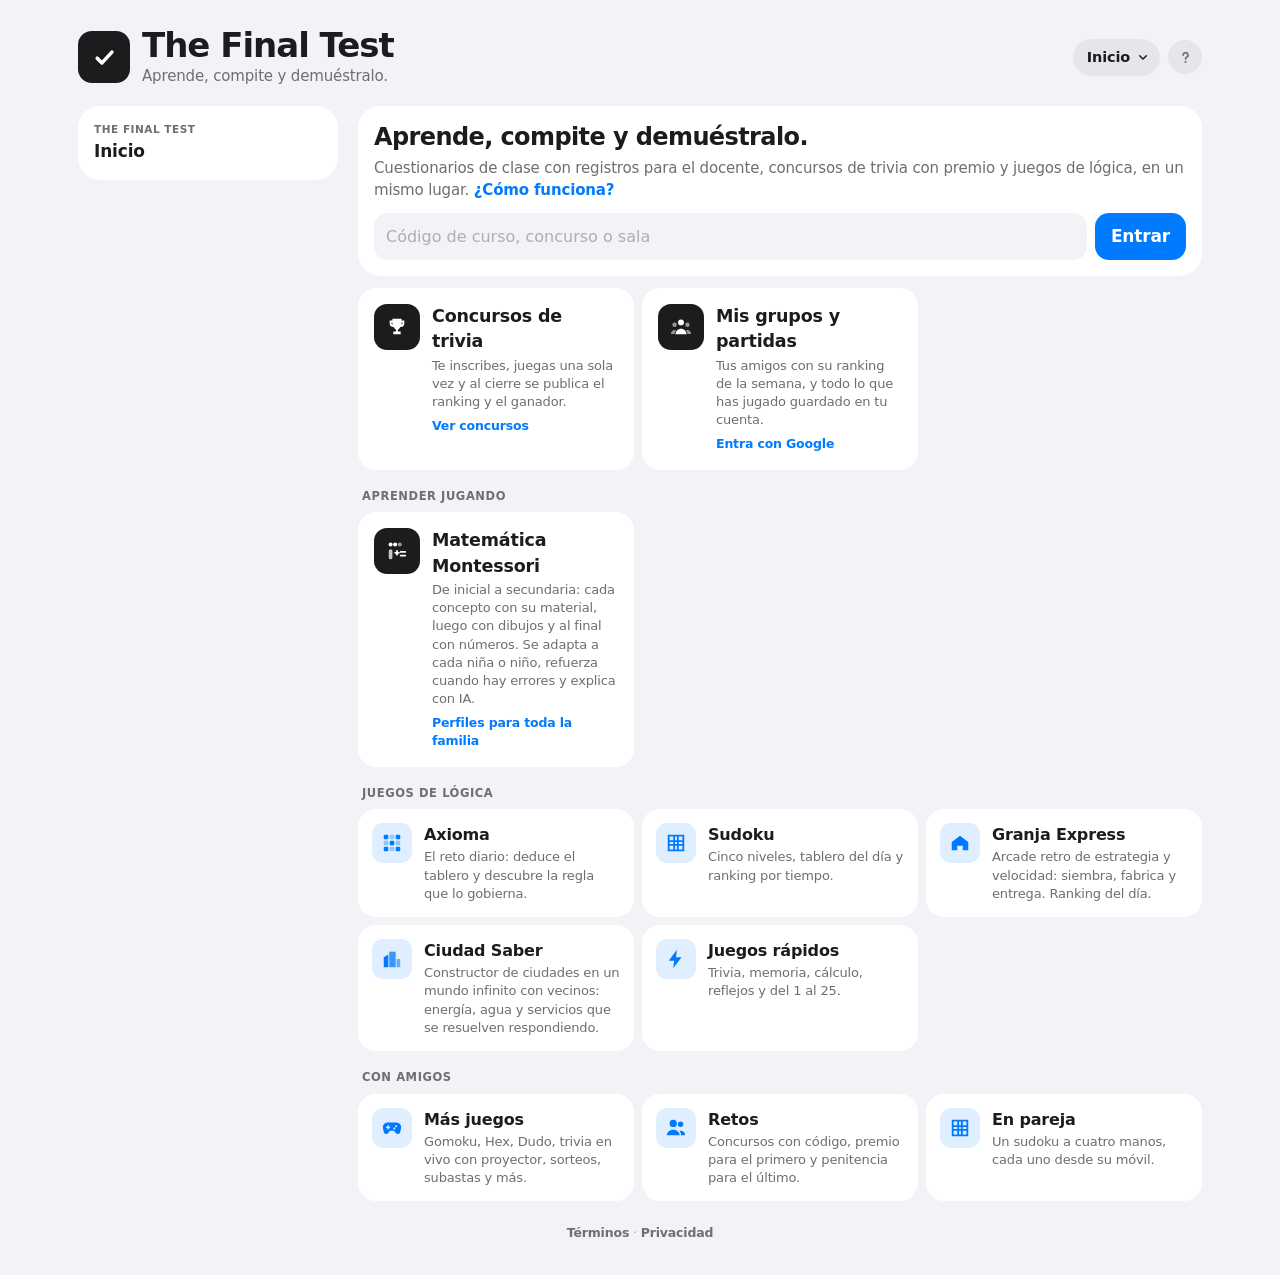
==== commit 47e21d72: "Matemática Montessori: juegos de aprendizaje de inicial a secundaria - 9 etapas y 48 conceptos con s" ====
--- a/public/index.html
+++ b/public/index.html
@@ -44,6 +44,7 @@
         <p class="menu-cap">Aprender y competir</p>
         <button role="menuitemradio" id="t-aula" aria-checked="false" type="button" hidden><b>Educativo</b><small>Instituciones, cursos, bancos y cuestionarios</small></button>
         <button role="menuitemradio" id="t-empresas" aria-checked="false" type="button" hidden><b>Empresas y eventos</b><small>Tu marca, tus convocatorias con QR y tus métricas</small></button>
+        <button role="menuitemradio" id="t-mate" aria-checked="false" type="button"><b>Matemática Montessori</b><small>De inicial a secundaria: aprende con material, dibujos y números, a tu ritmo</small></button>
         <button role="menuitemradio" id="t-concurso" aria-checked="false" type="button"><b>Concursos de trivia</b><small>Inscríbete, juega una vez y gana el premio</small></button>
         <p class="menu-cap">Axioma · lógica</p>
         <button role="menuitemradio" id="t-day"   aria-checked="false" type="button"><b>Axioma diario</b><small>El reto de hoy, igual para todos</small></button>
@@ -257,7 +258,11 @@
 <script src="rapidos.js"></script>
 <script src="granja-ui.js"></script>
 <script src="granja-grande-ui.js"></script>
+<script src="ciudad-3d.js"></script>
 <script src="ciudad-ui.js"></script>
+<script src="mate-motor.js"></script>
+<script src="mate-dibujos.js"></script>
+<script src="mate-ui.js"></script>
 <script src="maraton.js"></script>
 <script src="concursos.js"></script>
 <script src="retos.js"></script>
--- a/public/axioma.css
+++ b/public/axioma.css
@@ -1823,13 +1823,18 @@
 .cs.full .cs-mapa{flex:1;min-height:0}
 .cs-mapa canvas{display:block;width:100%;height:min(62vh,560px);touch-action:none;cursor:crosshair}
 .cs.full .cs-mapa canvas{height:100%}
+.cs-mapa canvas.retro{image-rendering:crisp-edges;image-rendering:pixelated}
+.cs-mapa canvas.cs-tx{position:absolute;left:0;top:0;pointer-events:none}
+.cs-mapa canvas.cs-gl{position:absolute;left:0;top:0;pointer-events:none;visibility:hidden}
+.cs-mapa #cs-cv{position:relative}
 .cs-izq,.cs-der{position:absolute;top:8px;display:flex;flex-direction:column;gap:6px;z-index:1}
+.cs-der{gap:4px}
 .cs-izq{left:8px}.cs-der{right:8px}
 .cs-izq button{display:grid;place-items:center;padding:0;line-height:1;font-weight:700;width:36px;height:36px;border-radius:10px;border:0;background:rgba(15,27,45,.82);color:#fff;font-size:17px;cursor:pointer;backdrop-filter:blur(4px)}
 .cs-izq button.on{background:#ffb300;color:#1a1a1a}
-.cs-der button{position:relative;display:flex;flex-direction:column;align-items:center;gap:0;width:62px;padding:5px 2px;border-radius:12px;border:0;background:rgba(15,27,45,.82);color:#fff;cursor:pointer;backdrop-filter:blur(4px)}
-.cs-der button span{font-size:19px;line-height:1.1}
-.cs-der button small{font-size:10px;color:#cfd8e6}
+.cs-der button{position:relative;display:flex;flex-direction:column;align-items:center;gap:0;width:62px;padding:3px 2px;border-radius:12px;border:0;background:rgba(15,27,45,.82);color:#fff;cursor:pointer;backdrop-filter:blur(4px)}
+.cs-der button span{font-size:16px;line-height:1.1}
+.cs-der button small{font-size:9.5px;color:#cfd8e6}
 .cs-der button.alerta{background:#b71c1c;animation:csLate 1.2s infinite}
 .cs-der em{position:absolute;top:-4px;right:-4px;min-width:18px;height:18px;border-radius:9px;background:#ffeb3b;color:#000;font:700 11px/18px system-ui;font-style:normal}
 @keyframes csLate{50%{background:#e53935}}
@@ -1875,7 +1880,7 @@
 .cs-mc{width:100%;max-width:480px;max-height:96%;overflow:auto;background:#fdfbf6;color:#1c2333;border-radius:16px;padding:14px;box-shadow:0 14px 40px rgba(0,0,0,.4);user-select:text;-webkit-user-select:text}
 .cs-mh{display:flex;justify-content:space-between;align-items:center;gap:8px;margin:0 0 6px}
 .cs-mh b{font-size:16px}
-.cs-x{font:inherit;font-size:14px;font-weight:800;border:0;background:#e6e9ef;color:#37474f;border-radius:8px;width:28px;height:28px;cursor:pointer;flex:none}
+.cs-x{display:grid;place-items:center;padding:0;line-height:1;font:inherit;font-size:14px;font-weight:800;border:0;background:#e6e9ef;color:#37474f;border-radius:8px;width:28px;height:28px;cursor:pointer;flex:none}
 .cs-tema{font-size:12px;font-weight:700;padding:2px 8px;border-radius:9px;background:#e3f2fd;color:#0d47a1}
 .cs-nota{font-size:12.5px;color:#5b6475;margin:4px 0 8px;line-height:1.4}
 .cs-lista{display:grid;gap:6px}
@@ -1910,6 +1915,48 @@
 .cs-fin{display:grid;grid-template-columns:repeat(2,1fr);gap:5px;margin:4px 0 8px}
 .cs-fin span{padding:6px 8px;border-radius:10px;background:#f0f3f8;font-size:12px;color:#5b6475}
 .cs-fin b{display:block;font-size:15px;color:#1c2333}
+.cs-calif{display:inline-block!important;padding:0 8px;border-radius:8px;color:#fff!important}
+.cs-calif.c0{background:#1b5e20}.cs-calif.c1{background:#2e7d32}.cs-calif.c2{background:#689f38}.cs-calif.c3{background:#f9a825}.cs-calif.c4{background:#ef6c00}.cs-calif.c5{background:#c62828}
+.cs-bdeuda{width:100%;margin:2px 0 6px}
+.cs-deudas{display:grid;gap:6px}
+.cs-deu{display:flex;gap:8px;align-items:center;padding:8px 10px;border-radius:12px;background:#f0f3f8}
+.cs-deu>div{flex:1;min-width:0}.cs-deu b{display:block;font-size:13.5px}.cs-deu small{display:block;color:#5b6475;font-size:12px;margin:2px 0 4px}
+.cs-dbar{display:block;height:6px;border-radius:3px;margin:5px 0 2px;background:linear-gradient(90deg,#43a047 var(--p),#dfe4ec 0)}
+.cs-deu button{font-size:12px;line-height:1.2;padding:6px 8px;white-space:nowrap}
+.cs-pide{display:grid;grid-template-columns:1fr 1fr;gap:6px}
+.cs-pide label{display:flex;flex-direction:column;font-size:12px;color:#5b6475;gap:3px}
+.cs-pide label:first-child{grid-column:1/-1}
+.cs-pide select{font:inherit;font-size:14px;padding:8px;border-radius:10px;border:1px solid #c5cdd9;background:#fff;color:#1c2333}
+.cs-oferta{display:grid;grid-template-columns:repeat(3,1fr);gap:5px;margin:8px 0}
+.cs-oferta span{padding:6px 8px;border-radius:10px;background:#e8f5e9;font-size:11.5px;color:#5b6475}
+.cs-oferta b{display:block;font-size:14px;color:#1c2333}.cs-oferta small{display:block}
+.cs-oferta .cs-bloq{grid-column:1/-1;background:#ffebee;color:#b71c1c;font-size:13px}
+#cs-dok{width:100%}
+.cs-recs{display:grid;gap:6px}
+.cs-rec{display:flex;gap:8px;align-items:center;padding:8px 10px;border-radius:12px;background:#f0f3f8}
+.cs-rec.bloq{opacity:.6}
+.cs-rec>div{flex:1;min-width:0}.cs-rec b{font-size:13.5px}.cs-rec small{display:block;color:#5b6475;font-size:12px;margin-top:2px}
+.cs-rec small.cs-ok{color:#1b5e20}
+.cs-ri{font-size:22px;width:30px;text-align:center}
+.cs-rec i{font-style:normal;font-size:11px}.cs-rec i.sube{color:#2e7d32}.cs-rec i.baja{color:#c62828}
+.cs-racc{display:flex;flex-direction:column;gap:4px;align-items:stretch}
+.cs-seg{display:flex;border-radius:9px;overflow:hidden;border:1px solid #c5cdd9}
+.cs-seg button{font-size:11.5px;padding:5px 7px;border:0;border-radius:0;background:#fff;color:#1c2333}
+.cs-seg button[aria-pressed=true]{background:#1565c0;color:#fff}
+.cs-racc .ghost{font-size:11.5px;padding:5px 7px}
+.cs-mal{display:flex;flex-direction:column;gap:4px;margin:4px 0 6px}
+.cs-malbar{display:block;height:10px;border-radius:5px;background:#e3e7ee;overflow:hidden}
+.cs-malbar i{display:block;height:100%;width:var(--p);background:#43a047}
+.cs-malbar i.medio{background:#f9a825}.cs-malbar i.alto{background:#ef6c00}.cs-malbar i.muy{background:#c62828}
+.cs-causas{display:grid;gap:3px;font-size:12px}
+.cs-causas span{display:grid;grid-template-columns:150px 1fr 32px;gap:6px;align-items:center}
+.cs-causas b{font-weight:500}.cs-causas i{height:6px;border-radius:3px;background:linear-gradient(90deg,#ef6c00 var(--p),#e3e7ee 0)}
+.cs-causas small{color:#5b6475;text-align:right}
+.cs-pacc{display:flex;flex-direction:column;gap:4px}
+.cs-pacc button{white-space:nowrap}
+.cs-top .cs-malw{border:0;font:inherit;color:inherit;cursor:pointer}
+.cs-top .cs-malw.mal{background:#c62828;color:#fff}
+.cs-como{margin-top:12px;font-size:13px}.cs-como summary{cursor:pointer;font-weight:700}.cs-como li{margin:5px 0}
 .cs-temas{display:grid;gap:4px}
 .cs-temas span{display:grid;grid-template-columns:96px 1fr auto;gap:8px;align-items:center;font-size:12.5px}
 .cs-temas i{--p:0%;height:8px;border-radius:4px;background:linear-gradient(90deg,#43a047 var(--p),#e3e7ee 0)}
@@ -1924,3 +1971,328 @@
   .cs-der button{width:54px}
   .cs-qo{grid-template-columns:1fr}
 }
+/* Ciudad Saber: épocas y encuentros */
+.cs-era{display:inline-flex;align-items:center;gap:4px;padding:4px 9px;border-radius:10px;border:0;background:linear-gradient(135deg,#5d4037,#8d6e63);color:#fff;font:inherit;font-size:12.5px;font-weight:700;cursor:pointer;white-space:nowrap}
+.cs-era small{font-weight:500;opacity:.85;font-size:11px}
+.cs-era.listo{background:linear-gradient(135deg,#f9a825,#ff6f00);animation:csLate2 1.4s infinite}
+@keyframes csLate2{50%{filter:brightness(1.25)}}
+.cs-reqs{display:flex;flex-wrap:wrap;gap:4px 10px;margin-top:4px}
+.cs-reqs span{display:inline-flex;align-items:center;gap:5px;font-size:11.5px;color:#5b6475}
+.cs-reqs span.ok{color:#1b5e20;font-weight:600}
+.cs-reqs i{--p:0%;display:inline-block;width:46px;height:6px;border-radius:3px;background:linear-gradient(90deg,#43a047 var(--p),#e3e7ee 0)}
+.cs-acc{display:flex;flex-direction:column;gap:4px;flex:none}
+
+/* ===================== Matemática Montessori ===================== */
+@media (min-width:900px){
+  body[data-mode=mate] .layout{grid-template-columns:260px minmax(0,1fr)}
+  body[data-mode=mate] .col-right{display:none}
+  body[data-mode=mate] .col-center>*{max-width:900px}
+}
+@media (min-width:620px) and (max-width:899px){body[data-mode=mate]{max-width:760px}}
+.mt{--mt-tinta:#2b2140;--mt-papel:#fffaf0;--mt-borde:#eadfc8;--mt-oro:#f6c343;--mt-verde:#43a047;--mt-rojo:#e57373;
+  font-family:"Nunito","Trebuchet MS",-apple-system,system-ui,sans-serif;letter-spacing:0;position:relative}
+.retos .mt h3{margin:4px 0 8px;font-size:22px;line-height:1.2}
+.retos .mt h4{margin:16px 0 8px;font-size:15px;color:var(--ink-2);text-transform:none;letter-spacing:0;font-weight:700}
+.retos .mt p{color:inherit;font-size:inherit;margin:0 0 8px}
+.retos .mt p.fine{font-size:13.5px;color:var(--ink-2)}
+.mt .fine{font-size:13.5px;color:var(--ink-2);margin:6px 0}
+.mt .actions{flex-wrap:wrap;margin-top:12px}
+.mt .primary.grande{font-size:19px;padding:17px;border-radius:18px}
+.mt button{border-radius:16px}
+.mt-portada h3,.mt-crear h3{font-size:24px}
+/* perfiles */
+.mt-perfiles{display:grid;grid-template-columns:repeat(auto-fill,minmax(140px,1fr));gap:10px}
+.mt-perfil{display:flex;flex-direction:column;align-items:center;gap:2px;padding:14px 8px;background:var(--inset);color:var(--ink);text-align:center}
+.mt-perfil b{font-size:17px}
+.mt-perfil small{font-size:12.5px;color:var(--ink-2);font-weight:500}
+.mt-perfil.nuevo{border:2px dashed var(--inset-2);background:transparent}
+.mt-ava{font-size:46px;line-height:1.1}
+.mt-campo{display:block;font-weight:700;font-size:15px;margin:10px 0 4px}
+.mt-campo input,.mt-puerta input{display:block;width:100%;margin-top:6px;font:inherit;font-size:20px;padding:12px 14px;border-radius:14px;border:2px solid var(--inset-2);background:var(--card);color:var(--ink)}
+.mt-campo input:focus,.mt-puerta input:focus{outline:none;border-color:var(--accent)}
+.mt-avatares{display:grid;grid-template-columns:repeat(8,1fr);gap:6px}
+.mt-avatares button{font-size:30px;padding:6px 0;background:var(--inset);border:3px solid transparent}
+.mt-avatares button.on{border-color:var(--accent);background:var(--accent-tint);transform:scale(1.06)}
+.mt-etapas-sel{display:grid;grid-template-columns:repeat(auto-fill,minmax(150px,1fr));gap:8px}
+.mt-etapas-sel button{display:grid;grid-template-columns:auto 1fr;column-gap:8px;text-align:left;align-items:center;background:var(--inset);color:var(--ink);padding:10px;border:3px solid transparent}
+.mt-etapas-sel button span{grid-row:span 2;font-size:28px}
+.mt-etapas-sel button b{font-size:14px;line-height:1.15}
+.mt-etapas-sel button small{font-size:12px;color:var(--ink-2);font-weight:500}
+.mt-etapas-sel button.on{border-color:var(--accent);background:var(--accent-tint)}
+@media (max-width:380px){.mt-avatares{grid-template-columns:repeat(4,1fr)}}
+/* mapa */
+.mt-cab{display:flex;align-items:center;gap:10px;margin-bottom:10px}
+.mt-ava-btn{font-size:40px;padding:4px 8px;background:var(--inset);line-height:1.1}
+.mt-quien{flex:1;min-width:0;display:flex;flex-direction:column}
+.mt-quien b{font-size:19px;white-space:nowrap;overflow:hidden;text-overflow:ellipsis}
+.mt-quien small{font-size:12.5px;color:var(--ink-2)}
+.mt-insig{display:flex;flex-wrap:wrap;gap:2px;font-size:17px;font-style:normal}
+.mt-insig i{font-style:normal}
+.mt-mini-btn{padding:8px 11px;font-size:20px;background:var(--inset)}
+.mt-etapas{display:flex;gap:6px;overflow-x:auto;padding:2px 2px 8px;margin:0 -2px;scrollbar-width:thin;-webkit-overflow-scrolling:touch}
+.mt-etapas button{flex:none;display:flex;align-items:center;gap:5px;padding:8px 12px;font-size:13.5px;background:var(--inset);color:var(--ink-2);white-space:nowrap}
+.mt-etapas button span{font-size:18px}
+.mt-etapas button.on{background:var(--accent);color:#fff}
+.mt-etapas button.completa:not(.on){color:var(--ok)}
+.mt-escena{position:relative;border-radius:22px;overflow:hidden;background:linear-gradient(var(--cielo1),var(--cielo2));box-shadow:inset 0 0 0 1px rgba(0,0,0,.06)}
+.mt-escena-svg{display:block;width:100%;height:auto;aspect-ratio:400/180;max-height:300px}
+.mt-sticker{cursor:pointer;transition:opacity .3s}
+.mt-sticker.gris{opacity:.35;filter:grayscale(1)}
+.mt-sticker.dom text:first-child{filter:drop-shadow(0 0 4px #fff59d)}
+@media (prefers-reduced-motion:no-preference){
+  .mt-sticker.dom{animation:mtFlota 3s ease-in-out infinite}
+  @keyframes mtFlota{50%{transform:translateY(-3px)}}
+}
+.mt-escena-pie{display:flex;flex-wrap:wrap;align-items:center;gap:2px 10px;background:rgba(255,255,255,.9);color:#2b2140;padding:7px 12px 9px;font-size:13px}
+.mt[data-etapa="7"] .mt-escena-pie,.mt[data-etapa="8"] .mt-escena-pie{background:rgba(20,20,50,.75);color:#fff}
+.mt-escena-pie i{flex-basis:100%;height:6px;border-radius:3px;background:linear-gradient(90deg,#43a047 var(--p),rgba(0,0,0,.12) 0)}
+.mt-sugerido{display:grid;grid-template-columns:auto 1fr;column-gap:12px;align-items:center;width:100%;text-align:left;margin:12px 0 4px;padding:14px;
+  background:linear-gradient(135deg,#fff3c4,#ffe082);color:#3e2723;border-radius:20px;box-shadow:0 2px 0 #f0c64a}
+.mt-sugerido span{grid-row:span 2;font-size:40px}
+.mt-sugerido b{font-size:17px}
+.mt-sugerido small{font-size:13px;font-weight:500;color:#5d4037}
+.mt-sugerido.listo{background:linear-gradient(135deg,#c8f7d4,#a5e8b8);box-shadow:0 2px 0 #7fd39a}
+.mt-sugerido.listo .primary{grid-column:1/-1;margin-top:10px}
+.mt-conceptos{display:grid;grid-template-columns:repeat(auto-fill,minmax(150px,1fr));gap:10px;margin-top:10px}
+.mt-concepto{display:flex;flex-direction:column;align-items:flex-start;gap:5px;text-align:left;padding:12px;background:var(--inset);color:var(--ink);border:3px solid transparent}
+.mt-concepto b{font-size:14.5px;line-height:1.2}
+.mt-concepto small{display:flex;flex-wrap:wrap;gap:4px;align-items:center}
+.mt-concepto.sug{border-color:#ffca28}
+.mt-concepto.dom{background:var(--ok-tint)}
+.mt-concepto.refuerzo .chip{background:#ffe0b2;color:#e65100}
+.mt-concepto.dom .chip{background:var(--ok);color:#fff}
+.mt-dib{font-size:34px;line-height:1}
+.mt-dib.grande{font-size:64px;display:block;text-align:center}
+.mt-dib.enorme{font-size:110px;display:block;text-align:center}
+.mt-barra{display:block;width:100%;height:8px;border-radius:4px;background:rgba(0,0,0,.1);overflow:hidden}
+.mt-barra i{display:block;height:100%;background:linear-gradient(90deg,#66bb6a,#43a047);border-radius:4px}
+.mt-fases{display:inline-flex;gap:1px}
+.mt-fases i{font-style:normal;font-size:13px;opacity:.28;filter:grayscale(1)}
+.mt-fases i.hecho{opacity:.8;filter:none}
+.mt-fases i.ahora{opacity:1;filter:none;transform:scale(1.2)}
+.mt-est{color:#f9a825;letter-spacing:1px;font-size:14px}
+/* lección y práctica */
+.mt-top{display:flex;align-items:center;gap:8px;flex-wrap:wrap;margin-bottom:8px}
+.mt-top>b{font-size:16px}
+.mt-atras{padding:8px 12px;font-size:14px;background:var(--inset)}
+.mt-dots{display:flex;gap:4px;flex:1;justify-content:center}
+.mt-dots i{width:12px;height:12px;border-radius:50%;background:var(--inset-2)}
+.mt-dots i.bien{background:#43a047}
+.mt-dots i.ayuda{background:#ffb74d}
+.mt-dots i.ahora{background:var(--accent);box-shadow:0 0 0 3px var(--accent-tint)}
+.mt-fase-chip{font-size:13px;font-weight:700;background:var(--inset);border-radius:999px;padding:5px 10px}
+.mt-pasos{display:flex;gap:4px;flex-wrap:wrap}
+.mt-pasos i{font-style:normal;font-size:12.5px;padding:4px 9px;border-radius:999px;background:var(--inset);color:var(--ink-3);font-weight:700}
+.mt-pasos i.hecho{color:var(--ok)}
+.mt-pasos i.ahora{background:var(--accent);color:#fff}
+.mt-tit{text-align:center}
+.mt-objetivo{text-align:center}
+.retos .mt .mt-meta{font-size:18px;line-height:1.4;background:#fff8e1;color:#4e342e;border-radius:16px;padding:12px 14px;text-align:left}
+.mt-estado{display:flex;flex-wrap:wrap;align-items:center;justify-content:center;gap:8px;margin:10px 0}
+.mt-estado .mt-barra{max-width:260px}
+.mt-estado p{flex-basis:100%;margin:2px 0}
+.mt-voz{padding:4px 8px;font-size:16px;background:transparent;vertical-align:middle}
+.mt-tarea{background:var(--mt-papel);color:var(--mt-tinta);border:2px solid var(--mt-borde);border-radius:22px;padding:14px;margin:6px 0}
+.mt-preg-fila{display:flex;align-items:flex-start;gap:6px}
+.retos .mt .mt-preg{flex:1;margin:0 0 8px;font-size:21px;font-weight:800;line-height:1.3}
+.retos .mt .mt-tarea.abstracto .mt-preg{font-size:28px;text-align:center;font-variant-numeric:tabular-nums}
+.mt-area{display:flex;flex-direction:column;align-items:center;justify-content:center;gap:8px;min-height:40px}
+.mt-ver-mat{background:#fff3e0;color:#e65100;font-size:14px;padding:8px 12px}
+.retos .mt .mt-pres{font-size:17px;line-height:1.45;background:#e8f5e9;color:#1b5e20;border-radius:16px;padding:12px 14px}
+.mt-modelo{background:#fff;border-radius:14px;padding:10px 14px;margin-top:10px;color:#3e2723;border:1px dashed var(--mt-borde)}
+.mt-modelo ol,.mt-pasos-ex,.mt-porque ol{margin:6px 0;padding-left:22px;line-height:1.45}
+.mt-modelo p{margin:6px 0 0}
+/* el material */
+.mt-vis{display:flex;justify-content:center;max-width:100%;overflow-x:auto;padding:4px}
+.mt-svg{max-width:100%;height:auto;color:var(--mt-tinta)}
+.mt-emos{display:grid;grid-template-columns:repeat(var(--cols,5),auto);gap:4px 8px;justify-content:center;font-size:30px;line-height:1.15}
+.mt-emos.grande{font-size:38px}
+.mt-emos.chico{font-size:20px;gap:2px 3px}
+.mt-emos.pares{grid-auto-flow:column;grid-template-rows:repeat(2,auto);grid-template-columns:none;gap:4px 12px}
+.mt-emos span.fuera{opacity:.3;position:relative}
+.mt-emos span.fuera::after{content:"";position:absolute;left:-2px;right:-2px;top:50%;height:3px;background:#e53935;transform:rotate(-30deg);border-radius:2px}
+.mt-lija{width:140px;height:170px;border-radius:14px;background:#2e7d32;display:grid;place-items:center;box-shadow:inset 0 0 0 5px #1b5e20}
+.mt-lija b{font-size:120px;line-height:1;font-weight:900;color:#f3e3c3;text-shadow:0 0 1px #c9b28a;
+  background:repeating-radial-gradient(circle at 30% 30%,#f5e6c8 0 1px,#d9c49d 1px 2px);-webkit-background-clip:text;background-clip:text;-webkit-text-fill-color:transparent}
+.mt-v-numeral .mt-lija{width:auto;min-width:140px;padding:0 18px}
+.mt-dos{display:flex;gap:18px;justify-content:center}
+.mt-dos>div{background:rgba(0,0,0,.04);border-radius:14px;padding:8px 10px;min-width:90px}
+.mt-serie{display:flex;flex-wrap:wrap;gap:6px;justify-content:center;font-size:30px}
+.mt-hueco{display:inline-grid;place-items:center;min-width:40px;min-height:40px;border:3px dashed #ab47bc;border-radius:12px;color:#ab47bc;font-weight:900;font-size:24px;padding:0 6px}
+.mt-juntar{display:flex;align-items:center;gap:12px;justify-content:center}
+.mt-juntar>b,.mt-op-sig,.mt-op{font-size:30px}
+.mt-juntar>b{color:#e65100}
+.mt-comp{display:flex;align-items:center;gap:14px;justify-content:center}
+.mt-comp>div{display:flex;flex-direction:column;align-items:center;gap:6px}
+.mt-comp b{font-size:40px;font-weight:900}
+.mt-mini{display:flex;align-items:flex-end;gap:2px;max-width:150px;flex-wrap:wrap;justify-content:center}
+.mt-mini i{display:block;background:var(--mt-oro);border:1px solid #b7791f}
+.mt-mini i.dz{width:6px;height:40px;border-radius:3px}
+.mt-mini i.un{width:7px;height:7px;border-radius:50%}
+.mt-sellos{display:inline-flex;flex-direction:column;gap:6px;background:#fff;border-radius:12px;padding:8px 10px}
+.mt-sfila{display:flex;align-items:center;gap:6px}
+.mt-sfila .op{width:22px;font-size:24px;font-weight:900;text-align:center}
+.mt-sfila .num{min-width:46px;text-align:right;font-size:20px;font-variant-numeric:tabular-nums}
+.mt-sfila.cab small{display:block;text-align:center;font-weight:800;font-size:12px}
+.mt-scol{display:grid;grid-template-columns:repeat(3,26px);gap:2px;min-width:84px;min-height:20px;align-content:center;justify-content:center;border-right:1px dashed #ddd;padding:0 3px}
+.mt-scol i{font-style:normal;font-size:8.5px;font-weight:800;display:grid;place-items:center;height:20px;border-radius:3px;color:#fff}
+.mt-scol i.u,.mt-sfila.cab small.u,.mt-divl i.u{background:#43a047}
+.mt-scol i.d,.mt-sfila.cab small.d,.mt-divl i.d{background:#1e88e5}
+.mt-scol i.c,.mt-sfila.cab small.c,.mt-divl i.c{background:#e53935}
+.mt-scol i.m,.mt-sfila.cab small.m,.mt-divl i.m{background:#2e7d32}
+.mt-sfila.cab small{color:#fff;border-radius:4px;padding:1px 0}
+.mt-grupos{display:flex;flex-wrap:wrap;gap:8px;justify-content:center}
+.mt-bol{background:#ffe0b2;border-radius:0 0 40px 40px;padding:6px 10px 12px;min-width:66px;border-top:4px solid #ffb74d}
+.mt-reparto{display:flex;flex-direction:column;align-items:center;gap:8px}
+.mt-cesta{background:#d7ccc8;border-radius:12px 12px 30px 30px;padding:6px 10px}
+.mt-platos{display:flex;flex-wrap:wrap;gap:8px;justify-content:center}
+.mt-plato{min-width:62px;min-height:62px;border-radius:50%;background:#fff;border:4px solid #90caf9;display:flex;flex-wrap:wrap;align-content:center;justify-content:center;padding:6px;font-size:15px;gap:1px}
+.mt-repartir{font-size:15px}
+.mt-fila{display:flex;align-items:center;gap:10px;justify-content:center;flex-wrap:wrap}
+.mt-op{font-weight:900}
+.mt-pastel.activo .mt-parte{cursor:pointer}
+.mt-pastel.activo .mt-parte:hover{opacity:.85}
+.mt-divl{display:flex;flex-direction:column;align-items:center;gap:6px}
+.mt-galera{display:flex;align-items:stretch;font-size:34px;font-weight:900}
+.mt-galera .dvd{display:flex;gap:2px;border-right:3px solid currentColor;padding-right:8px}
+.mt-galera .dvs{border-bottom:3px solid currentColor;padding:0 10px}
+.mt-divl i{font-style:normal;color:#fff;border-radius:8px;padding:0 6px}
+.mt-divl small{font-size:12.5px;color:#6d4c41;text-align:center}
+.mt-decim{display:inline-flex;flex-direction:column;gap:2px;background:#fff;border-radius:12px;padding:8px 12px;font-size:28px;font-weight:800;font-variant-numeric:tabular-nums}
+.mt-dfila{display:flex;align-items:center}
+.mt-dfila .op{width:28px;text-align:center}
+.mt-dfila i{font-style:normal;width:22px;text-align:center}
+.mt-dfila i.coma{width:12px;color:#e53935}
+.mt-dfila i.dec{color:#1e88e5}
+.mt-dfila i.ent{width:auto}
+.mt-dfila.linea{border-top:3px solid currentColor;height:4px}
+.mt-cuad-oculto{width:150px;height:150px;border-radius:10px;background:repeating-linear-gradient(0deg,rgba(0,0,0,.08) 0 1px,transparent 1px 10px),repeating-linear-gradient(90deg,rgba(0,0,0,.08) 0 1px,transparent 1px 10px),#ffcc80;position:relative;display:grid;place-items:center}
+.mt-cuad-oculto span{background:#fff;border-radius:8px;padding:2px 8px;font-weight:800}
+.mt-cuad-oculto i{position:absolute;bottom:-26px;font-style:normal;font-weight:900;font-size:20px;color:#8e24aa}
+.mt-v-cuadrado{padding-bottom:26px}
+.mt-tabla{border-collapse:collapse;background:#fff;border-radius:10px;overflow:hidden;font-size:17px}
+.mt-tabla th,.mt-tabla td{border:1px solid #e0d6c2;padding:6px 12px;text-align:center}
+.mt-tabla th{background:#fff3e0}
+.mt-tabla td.mt-hueco{display:table-cell;border:3px dashed #ab47bc}
+.mt-sumas{font-size:12px}
+.mt-sumas th,.mt-sumas td{padding:2px 6px}
+.mt-fichas{display:flex;flex-wrap:wrap;gap:4px;justify-content:center;align-items:flex-end;max-width:420px}
+.mt-fichas i{font-style:normal;display:grid;place-items:center;font-weight:800;color:#fff;border-radius:4px;font-size:12px}
+.mt-fichas i.x2{width:54px;height:54px;background:#1e88e5}
+.mt-fichas i.x{width:16px;height:54px;background:#43a047}
+.mt-fichas i.u{width:16px;height:16px;background:#fbc02d;color:#5d4037;font-size:10px}
+.mt-fichas i.neg{background:#e53935;color:#fff}
+.mt-fichas i.fuera{opacity:.3;outline:2px solid #e53935}
+.mt-fichas b{align-self:center;font-size:16px}
+.mt-ilus{font-size:84px;line-height:1}
+.mt-cadena{display:flex;flex-wrap:wrap;align-items:center;gap:6px;justify-content:center}
+.mt-cadena i{font-style:normal;font-weight:900;font-size:22px;background:#fff;border:2px solid #e0d6c2;border-radius:12px;padding:4px 10px}
+.mt-cadena b{color:#8e24aa;font-size:15px}
+.mt-cadena .mt-hueco{border:3px dashed #ab47bc}
+/* respuesta */
+.mt-resp{margin-top:12px}
+.mt-ops{display:grid;grid-template-columns:repeat(3,1fr);gap:8px}
+.mt-ops.dos{grid-template-columns:repeat(2,1fr)}
+.mt-ops.visuales{grid-template-columns:1fr}
+.mt-ops .mt-op{background:#fff;color:var(--mt-tinta);border:3px solid var(--mt-borde);font-size:24px;padding:14px 6px;min-height:64px;overflow:hidden}
+.mt-ops.visuales .mt-op{font-size:16px}
+.mt-ops .mt-op.bien,.mt-ops .mt-op.es{border-color:#43a047;background:#e8f5e9}
+.mt-ops .mt-op.mal{border-color:#ffb74d;background:#fff3e0}
+.mt-pantalla{display:flex;align-items:center;justify-content:center;gap:6px;min-height:64px;background:#fff;border:3px solid var(--mt-borde);border-radius:18px;font-size:38px;font-weight:900;font-variant-numeric:tabular-nums;margin-bottom:8px;color:var(--mt-tinta)}
+.mt-pantalla small{font-size:18px;color:#8d6e63}
+.mt-cursor{display:inline-block;width:3px;height:38px;background:var(--accent)}
+@media (prefers-reduced-motion:no-preference){.mt-cursor{animation:mtParpa 1s steps(2) infinite}@keyframes mtParpa{50%{opacity:0}}}
+.mt-teclado{display:grid;grid-template-columns:repeat(3,1fr);gap:7px}
+.mt-teclado button{font-size:26px;padding:12px 0;background:#fff;color:var(--mt-tinta);border:2px solid var(--mt-borde);font-weight:800}
+.mt-teclado button.ok{grid-column:1/-1;background:var(--accent);color:#fff;border-color:transparent;font-size:20px}
+.mt-bandeja{display:flex;flex-wrap:wrap;gap:4px;justify-content:center;align-content:center;min-height:90px;background:#d7ccc8;border-radius:16px 16px 40px 40px;padding:10px;font-size:30px}
+.mt-bandeja small,.mt-armado small{font-size:13px;color:#6d4c41}
+.mt-acc{display:flex;flex-wrap:wrap;gap:8px;margin-top:8px}
+.mt-acc button{flex:1}
+.mt-grande{font-size:20px;background:#fff8e1;color:#4e342e}
+.mt-armado{display:flex;justify-content:center;align-items:center;min-height:100px;background:#fff;border-radius:16px;padding:6px;border:2px dashed var(--mt-borde)}
+.mt-perla-btns{display:flex;flex-wrap:wrap;gap:6px;margin-top:8px}
+.mt-perla-btns span{display:flex;gap:4px;flex:1 1 140px}
+.mt-perla-btns button{flex:1;font-size:14px;padding:10px 4px;background:#fff8e1;color:#5d4037}
+/* respuesta y ánimo */
+.mt-fb{margin-top:10px;border-radius:16px}
+.mt-fb:empty{display:none}
+.mt-fb.bien{background:#e8f5e9;padding:10px 14px;color:#1b5e20}
+.mt-fb.otra{background:#fff8e1;padding:10px 14px;color:#5d4037}
+.mt-fb.juntos{background:#e3f2fd;padding:10px 14px;color:#0d47a1}
+.retos .mt .mt-animo{font-size:19px;font-weight:800;margin:2px 0 4px}
+.retos .mt .mt-pista{margin:4px 0;font-size:16px}
+.retos .mt .mt-evento{margin:6px 0;font-weight:800;background:#fff;border-radius:12px;padding:6px 10px;color:#6a1b9a}
+.mt-evento.dom{color:#e65100;background:#fff3e0}
+.mt-evento.suave{color:#00695c}
+.mt-porque summary{cursor:pointer;font-weight:700}
+.mt-ia{background:#f3e5f5;color:#4a148c;border-radius:14px;padding:8px 12px;margin:8px 0}
+.mt-ia p{margin:4px 0}
+.mt-afirma{background:linear-gradient(135deg,#ede7f6,#e1f5fe);color:#311b92;border-radius:16px;padding:10px 14px;font-weight:800;font-size:17px;text-align:center}
+.mt-afirma.grande{font-size:20px}
+.mt-afirma small{display:block;font-weight:600;font-size:12.5px;color:#5e35b1}
+/* refuerzo, celebración y reflexión */
+.mt-refuerzo h3,.mt-celebra h3,.mt-reflexion h3{text-align:center}
+.mt-celebra{text-align:center;position:relative;overflow:hidden;padding:10px 0}
+.mt-confeti{position:absolute;inset:0;pointer-events:none}
+.mt-confeti i{position:absolute;top:-12px;left:var(--x);width:9px;height:14px;background:var(--c);border-radius:2px;opacity:0}
+@media (prefers-reduced-motion:no-preference){
+  .mt-confeti i{animation:mtCae 2.6s var(--d) ease-in forwards}
+  @keyframes mtCae{0%{opacity:1;transform:translateY(0) rotate(0)}100%{opacity:0;transform:translateY(420px) rotate(540deg)}}
+  .mt-celebra .mt-dib{animation:mtSalta .9s ease-out}
+  @keyframes mtSalta{0%{transform:scale(.3)}60%{transform:scale(1.15)}100%{transform:scale(1)}}
+}
+.retos .mt .mt-resumen{font-size:28px;text-align:center;letter-spacing:2px;margin:4px 0}
+.mt-reflexion>.fine{text-align:center}
+.mt-sentir{display:grid;grid-template-columns:repeat(4,1fr);gap:6px}
+.mt-sentir button{display:flex;flex-direction:column;align-items:center;font-size:12.5px;background:var(--inset);color:var(--ink);padding:8px 2px;border:3px solid transparent}
+.mt-sentir button span{font-size:34px}
+.mt-dific{display:flex;gap:6px}
+.mt-dific button{flex:1;background:var(--inset);color:var(--ink);border:3px solid transparent}
+.mt-sentir button.on,.mt-dific button.on{border-color:var(--accent);background:var(--accent-tint)}
+.retos .mt .mt-msg{background:#fff8e1;color:#5d4037;border-radius:12px;padding:8px 12px;font-weight:600}
+/* adultos */
+.mt-puerta{text-align:center;max-width:340px;margin:0 auto}
+.mt-kpis{display:grid;grid-template-columns:repeat(4,1fr);gap:6px}
+.mt-kpis div{background:var(--inset);border-radius:14px;padding:8px;text-align:center}
+.mt-kpis b{display:block;font-size:22px}
+.mt-kpis small{font-size:11.5px;color:var(--ink-2)}
+@media (max-width:420px){.mt-kpis{grid-template-columns:repeat(2,1fr)}}
+.mt-avance div{display:grid;grid-template-columns:minmax(120px,1.3fr) 2fr auto;gap:8px;align-items:center;font-size:13px;padding:3px 0}
+.mt-avance div.actual{font-weight:800}
+.mt-avance i{height:8px;border-radius:4px;background:linear-gradient(90deg,#43a047 var(--p),var(--inset-2) 0)}
+.mt-avance small{color:var(--ink-2)}
+.mt-tarjeta{background:var(--inset);border-radius:14px;padding:10px 12px;margin:6px 0}
+.mt-tarjeta.ref{border-left:5px solid #ffb74d}
+.mt-tarjeta small{display:block;color:var(--ink-2);font-size:12.5px}
+.mt-tarjeta p{margin:6px 0 0;font-size:14px}
+.mt-lista{display:flex;flex-wrap:wrap;gap:6px}
+.mt-lista span{background:var(--inset);border-radius:999px;padding:4px 10px;font-size:13px}
+.mt-lista small{color:var(--ink-2)}
+.mt-refls div{display:grid;grid-template-columns:auto 1fr;column-gap:8px;background:var(--inset);border-radius:12px;padding:8px 10px;margin:5px 0}
+.mt-refls span{grid-row:span 3;font-size:26px}
+.mt-refls small{color:var(--ink-2);font-size:12px}
+.mt-refls p{margin:2px 0 0;font-style:italic;font-size:13.5px}
+.mt-tips{margin:0;padding-left:20px;font-size:14px;line-height:1.5}
+.mt .ghost.bad{color:var(--bad)}
+/* tablet y computadora: el material y la respuesta lado a lado */
+@media (min-width:760px){
+  .mt.jugando .mt-tarea{display:grid;grid-template-columns:minmax(0,1.2fr) minmax(280px,1fr);grid-template-areas:"preg preg" "area resp" "area fb";column-gap:18px;align-items:start}
+  .mt.jugando .mt-tarea.abstracto{grid-template-columns:1fr;grid-template-areas:"preg" "area" "resp" "fb";max-width:560px;margin-left:auto;margin-right:auto}
+  .mt.jugando .mt-preg-fila{grid-area:preg}
+  .mt.jugando .mt-area{grid-area:area;align-self:center}
+  .mt.jugando .mt-resp{grid-area:resp;margin-top:0}
+  .mt.jugando .mt-fb{grid-area:fb}
+  .retos .mt .mt-preg{font-size:24px}
+  .mt-emos{font-size:36px}
+  .mt-svg{max-width:100%}
+  .mt-v-perlas .mt-svg,.mt-v-matriz .mt-svg,.mt-v-reloj .mt-svg,.mt-v-plano .mt-svg{min-width:200px}
+}
+@media (prefers-color-scheme:dark){
+  .mt-perfil.nuevo{border-color:var(--inset-2)}
+  .mt-meta{background:#3a2f1a;color:#ffe0b2}
+  .mt-pres{background:#1b3a20;color:#c8e6c9}
+  .mt-concepto.refuerzo .chip{background:#5d3a00;color:#ffcc80}
+}
+.mt-resp.cerrado .mt-teclado,.mt-resp.cerrado .mt-acc,.mt-resp.cerrado .mt-perla-btns,.mt-resp.cerrado .actions{opacity:.35;pointer-events:none}
+.mt-reflexion .mt-campo input{font-size:16px}
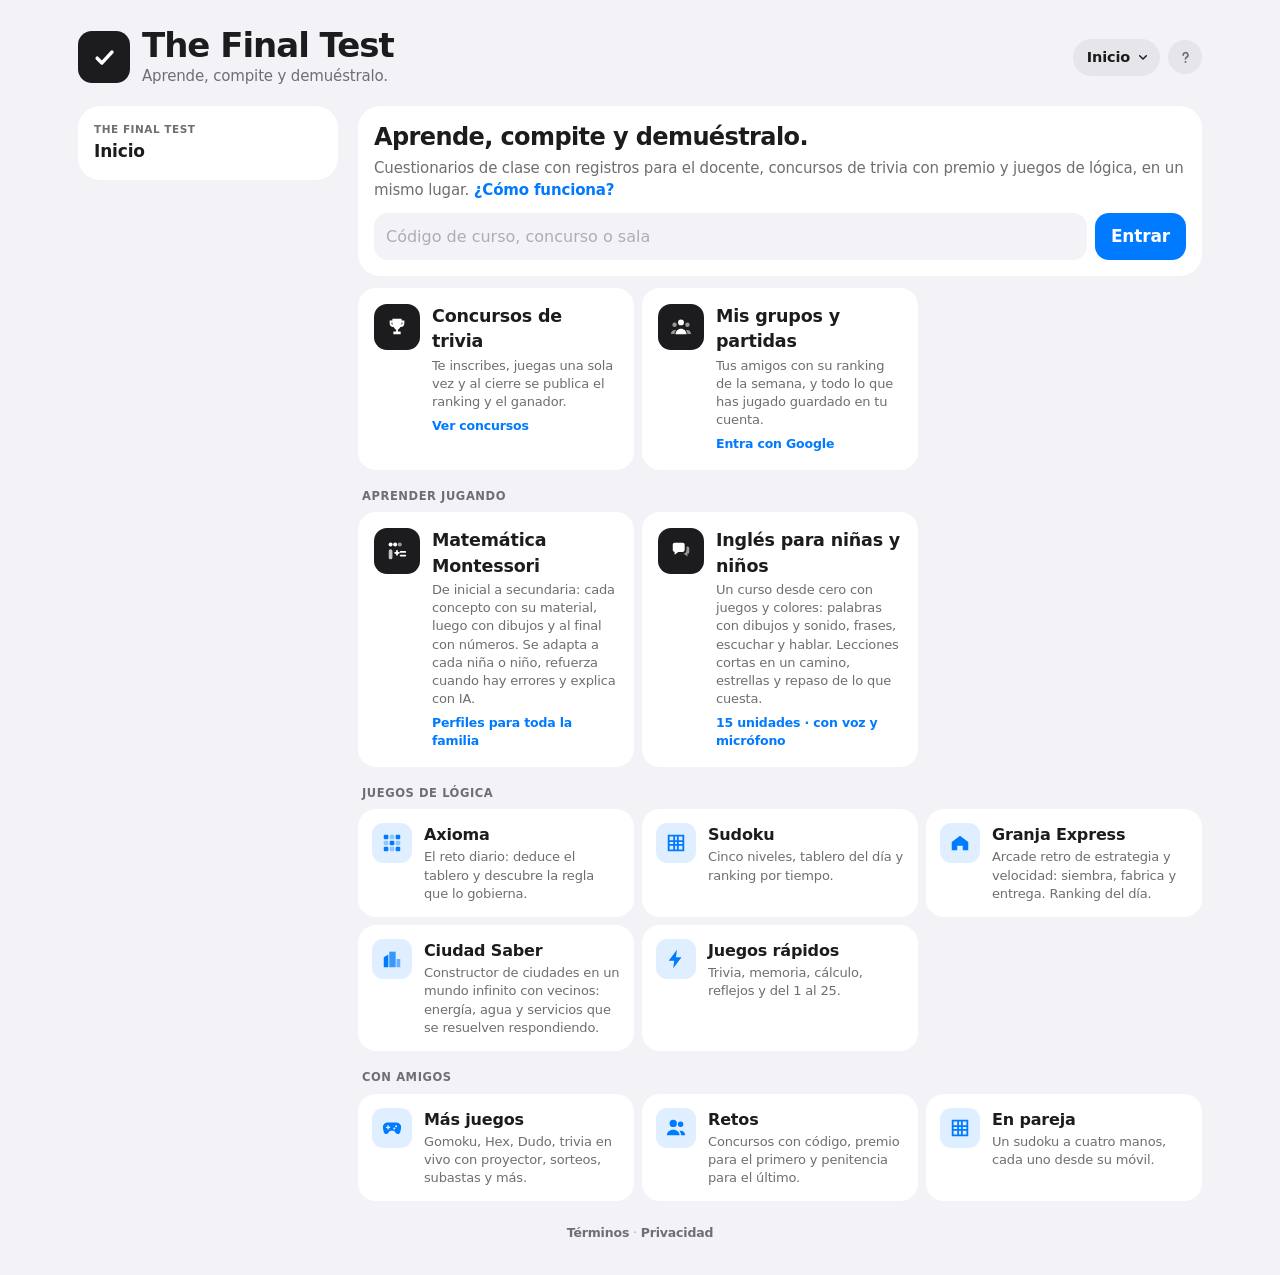
==== commit 58834a7f: "Aprender: curso de inglés para niñas y niños, pantalla completa y Lumi - Inglés inicial en el mismo " ====
--- a/public/index.html
+++ b/public/index.html
@@ -45,6 +45,7 @@
         <button role="menuitemradio" id="t-aula" aria-checked="false" type="button" hidden><b>Educativo</b><small>Instituciones, cursos, bancos y cuestionarios</small></button>
         <button role="menuitemradio" id="t-empresas" aria-checked="false" type="button" hidden><b>Empresas y eventos</b><small>Tu marca, tus convocatorias con QR y tus métricas</small></button>
         <button role="menuitemradio" id="t-mate" aria-checked="false" type="button"><b>Matemática Montessori</b><small>De inicial a secundaria: aprende con material, dibujos y números, a tu ritmo</small></button>
+        <button role="menuitemradio" id="t-ingles" aria-checked="false" type="button"><b>Inglés para niñas y niños</b><small>Desde cero, con juegos: palabras, frases, escuchar y hablar</small></button>
         <button role="menuitemradio" id="t-concurso" aria-checked="false" type="button"><b>Concursos de trivia</b><small>Inscríbete, juega una vez y gana el premio</small></button>
         <p class="menu-cap">Axioma · lógica</p>
         <button role="menuitemradio" id="t-day"   aria-checked="false" type="button"><b>Axioma diario</b><small>El reto de hoy, igual para todos</small></button>
@@ -260,9 +261,12 @@
 <script src="granja-grande-ui.js"></script>
 <script src="ciudad-3d.js"></script>
 <script src="ciudad-ui.js"></script>
+<script src="aprender.js"></script>
 <script src="mate-motor.js"></script>
 <script src="mate-dibujos.js"></script>
 <script src="mate-ui.js"></script>
+<script src="ingles-motor.js"></script>
+<script src="ingles-ui.js"></script>
 <script src="maraton.js"></script>
 <script src="concursos.js"></script>
 <script src="retos.js"></script>
--- a/public/axioma.css
+++ b/public/axioma.css
@@ -2296,3 +2296,226 @@
 }
 .mt-resp.cerrado .mt-teclado,.mt-resp.cerrado .mt-acc,.mt-resp.cerrado .mt-perla-btns,.mt-resp.cerrado .actions{opacity:.35;pointer-events:none}
 .mt-reflexion .mt-campo input{font-size:16px}
+
+/* ===================== Aprender: piezas comunes (Lumi, pantalla completa, materias) ===================== */
+@media (min-width:900px){
+  body[data-mode=ingles] .layout{grid-template-columns:260px minmax(0,1fr)}
+  body[data-mode=ingles] .col-right{display:none}
+  body[data-mode=ingles] .col-center>*{max-width:900px}
+}
+@media (min-width:620px) and (max-width:899px){body[data-mode=ingles]{max-width:760px}}
+.ap-lumi{display:block;flex:none;overflow:visible}
+@media (prefers-reduced-motion:no-preference){
+  .ap-lumi{animation:apFlota 3.2s ease-in-out infinite}
+  .ap-lumi.g-celebra{animation:apSalta .8s ease-in-out infinite alternate}
+  .ap-lumi.g-wow{animation:apSalta .6s ease-in-out 2 alternate}
+  @keyframes apFlota{50%{transform:translateY(-4px)}}
+  @keyframes apSalta{from{transform:translateY(0) scale(1)}to{transform:translateY(-8px) scale(1.04)}}
+  .mt-sol{transform-origin:350px 38px;animation:apGira 40s linear infinite}
+  @keyframes apGira{to{transform:rotate(360deg)}}
+  .mt-nube{animation:apNube 9s ease-in-out infinite alternate}
+  @keyframes apNube{to{transform:translateX(14px)}}
+}
+.ap-globo{display:flex;align-items:center;gap:10px;margin:8px 0}
+.retos .mt .ap-globo p{position:relative;flex:1;margin:0;background:var(--card);color:var(--ink);border:2px solid var(--inset-2);border-radius:18px;padding:10px 14px;font-weight:700;font-size:15.5px;line-height:1.35}
+.ap-globo p::before{content:"";position:absolute;left:-9px;top:50%;width:14px;height:14px;background:inherit;border-left:2px solid var(--inset-2);border-bottom:2px solid var(--inset-2);transform:translateY(-50%) rotate(45deg)}
+.retos .mt .ap-globo.grande p{font-size:18px}
+.ap-globo.chico .ap-lumi{width:58px;height:58px}
+.ap-full-btn{padding:8px 10px;background:var(--inset);color:var(--ink);display:inline-grid;place-items:center;line-height:0}
+.ap-full-flota{position:absolute;top:0;right:0;z-index:2}
+.mt{position:relative}
+.mt-portada,.mt-crear,.mt-celebra,.mt-reflexion,.ig-fin,.mt-puerta{padding-top:6px}
+body.ap-full{overflow:hidden}
+body.ap-full #rapido-panel{position:fixed;inset:0;z-index:1000;margin:0;border-radius:0;max-width:none;overflow-y:auto;-webkit-overflow-scrolling:touch;overscroll-behavior:contain;
+  padding:max(12px,env(safe-area-inset-top)) max(14px,env(safe-area-inset-right)) max(24px,env(safe-area-inset-bottom)) max(14px,env(safe-area-inset-left));background:var(--card)}
+body.ap-full #rapido-panel>.mt{max-width:1040px;margin:0 auto}
+.ap-materias{display:grid;grid-template-columns:1fr 1fr;gap:8px;margin:0 0 12px}
+.ap-materias button{display:flex;align-items:center;justify-content:center;gap:8px;font-size:16px;font-weight:800;padding:11px 8px;border-radius:16px;background:var(--inset);color:var(--ink-2);border:2px solid transparent;box-shadow:0 3px 0 rgba(0,0,0,.08)}
+.ap-materias button span{font-size:22px}
+.ap-materias button.m-mate.on{background:linear-gradient(135deg,#ffb347,#ff8a00);color:#fff;box-shadow:0 4px 0 #d86f00}
+.ap-materias button.m-ingles.on{background:linear-gradient(135deg,#4fc3ff,#1c8cf6);color:#fff;box-shadow:0 4px 0 #0f6fcc}
+/* matemática más colorida */
+.mt-concepto{background:var(--card);border:2px solid var(--inset-2);border-top:6px solid var(--ac,#ffb300);box-shadow:0 4px 0 rgba(0,0,0,.07)}
+.mt-concepto.dom{background:linear-gradient(180deg,var(--ok-tint),var(--card))}
+.mt-concepto .mt-dib{font-size:40px;filter:drop-shadow(0 2px 2px rgba(0,0,0,.15))}
+.mt-sugerido span .ap-lumi{width:62px;height:62px}
+.mt-fb .mt-lumi{float:left;margin:-2px 10px 4px -2px}
+.mt-fb::after{content:"";display:block;clear:both}
+.mt-cel-fila{display:flex;align-items:flex-end;justify-content:center;gap:4px}
+.mt-afirma.grande{display:flex;align-items:center;gap:10px;text-align:left}
+.mt-afirma.grande>div{flex:1}
+.mt-afirma .mt-lumi .ap-lumi{width:58px;height:58px}
+.mt-refuerzo .ap-globo{margin-top:0}
+.mt-escena{box-shadow:0 4px 0 rgba(0,0,0,.08),inset 0 0 0 1px rgba(0,0,0,.06)}
+.mt-sticker.gris{opacity:.55;filter:grayscale(.9)}
+
+/* ===================== Inglés ===================== */
+.mt.ing{--ig-card:#fff;--ig-borde:#e5e5e5;--ig-tinta:#3c3c3c;--ig-azul:#1cb0f6;--ig-verde:#58cc02;--ig-verde2:#58a700;--ig-rojo:#ff4b4b;--ig-oro:#ffc800}
+@media (prefers-color-scheme:dark){.mt.ing{--ig-card:#232327;--ig-borde:#3a3a3f;--ig-tinta:#f2f2f2}}
+.ig-meta{display:grid;grid-template-columns:auto 1fr auto;align-items:center;gap:10px;font-size:13.5px;font-weight:800;color:var(--ink-2);margin:0 0 4px}
+.ig-meta i{height:14px;border-radius:8px;background:linear-gradient(90deg,#ffd43b,#ffa600 var(--p),var(--inset-2) var(--p));box-shadow:inset 0 3px 0 rgba(255,255,255,.35)}
+.ig-meta b{color:#e8a200}
+.ig-repaso{display:grid;grid-template-columns:auto 1fr;column-gap:12px;align-items:center;width:100%;text-align:left;margin:8px 0;padding:12px 14px;border-radius:18px;
+  background:var(--ig-card);color:var(--ig-tinta);border:2px solid var(--ig-borde);box-shadow:0 4px 0 var(--ig-borde)}
+.ig-repaso span{grid-row:span 2;font-size:34px}
+.ig-repaso b{font-size:17px}
+.ig-repaso small{font-size:14px;color:var(--ink-2);font-weight:600}
+.ig-repaso.fuerte{background:linear-gradient(135deg,#fff1d6,#ffd9a0);color:#6b3e00;border-color:#ffb84d;box-shadow:0 4px 0 #f0a030}
+.ig-repaso.fuerte small{color:#8a5200}
+.ig-camino{display:flex;flex-direction:column;gap:18px;margin-top:10px}
+.ig-unidad{border-radius:24px}
+.ig-banda{display:flex;align-items:center;gap:12px;padding:12px 14px;border-radius:20px;color:#fff;background:linear-gradient(135deg,var(--c),var(--c2));box-shadow:0 5px 0 rgba(0,0,0,.16)}
+.ig-u-ico{font-size:40px;filter:drop-shadow(0 2px 2px rgba(0,0,0,.2))}
+.ig-banda>div{flex:1;display:flex;flex-direction:column;line-height:1.15}
+.ig-banda small{font-weight:800;opacity:.9;font-size:12.5px;text-transform:uppercase;letter-spacing:.04em}
+.ig-banda b{font-size:22px;font-weight:900}
+.ig-banda em{font-style:normal;font-weight:700;opacity:.92}
+.ig-vocab{background:rgba(255,255,255,.25);color:#fff;font-size:22px;padding:8px 11px;border-radius:14px;box-shadow:0 3px 0 rgba(0,0,0,.15)}
+.ig-unidad.cerrada .ig-banda{filter:grayscale(.75) brightness(1.05);opacity:.85}
+.ig-nodos{display:flex;flex-direction:column;align-items:center;gap:6px;padding:16px 0 4px}
+.ig-nodo-fila{position:relative;display:flex;flex-direction:column;align-items:center;transform:translateX(var(--x))}
+.ig-nodo{position:relative;width:76px;height:70px;border-radius:50%;padding:0;display:grid;place-items:center;background:var(--c);color:#fff;font-size:32px;
+  box-shadow:0 7px 0 rgba(0,0,0,.22),inset 0 -4px 0 rgba(0,0,0,.08),inset 0 5px 0 rgba(255,255,255,.25)}
+.ig-nodo:active{transform:translateY(4px);box-shadow:0 3px 0 rgba(0,0,0,.22)}
+.ig-n-ico{filter:drop-shadow(0 2px 0 rgba(0,0,0,.15))}
+.ig-nodo.hecho{background:linear-gradient(180deg,#ffd84d,#ffb800);font-weight:900}
+.ig-nodo.cerrado{background:var(--inset-2);color:var(--ink-3);font-size:24px;box-shadow:0 7px 0 rgba(0,0,0,.12)}
+.ig-nodo.actual{outline:6px solid rgba(255,255,255,.0);box-shadow:0 7px 0 rgba(0,0,0,.22),0 0 0 7px var(--card),0 0 0 11px var(--c)}
+@media (prefers-reduced-motion:no-preference){.ig-nodo.actual{animation:igLate 1.6s ease-in-out infinite}@keyframes igLate{50%{transform:scale(1.06)}}}
+.ig-empieza{position:absolute;bottom:calc(100% + 16px);left:50%;transform:translateX(-50%);white-space:nowrap;background:var(--card);color:var(--c);font-size:15px;font-weight:900;padding:7px 12px;border-radius:12px;border:2px solid var(--inset-2);text-transform:uppercase;letter-spacing:.03em}
+.ig-empieza::after{content:"";position:absolute;left:50%;top:100%;width:10px;height:10px;background:var(--card);border-right:2px solid var(--inset-2);border-bottom:2px solid var(--inset-2);transform:translate(-50%,-5px) rotate(45deg)}
+.ig-n-nom{font-size:12.5px;font-weight:700;color:var(--ink-2);margin-top:9px;text-align:center;display:flex;flex-direction:column;align-items:center}
+.ig-n-nom i{font-style:normal;color:#ffb800;font-size:14px;letter-spacing:1px}
+.ig-n-nom s{text-decoration:none;color:var(--inset-2)}
+.ig-lumi-camino{position:absolute;left:calc(50% + 52px);top:-4px}
+.ig-lumi-camino.izq{left:auto;right:calc(50% + 52px)}
+.ig-pie-nota{text-align:center}
+.ig-aviso{position:fixed;left:50%;bottom:24px;transform:translate(-50%,40px);background:#3c3c3c;color:#fff;font-weight:700;padding:12px 18px;border-radius:16px;opacity:0;pointer-events:none;z-index:1100;transition:.3s}
+.ig-aviso.on{opacity:1;transform:translate(-50%,0);animation:igAviso 2.6s forwards}
+@keyframes igAviso{85%{opacity:1}100%{opacity:0}}
+/* palabras de la unidad */
+.ig-vocab-grid{display:grid;grid-template-columns:repeat(auto-fill,minmax(130px,1fr));gap:10px}
+.ig-carta{position:relative;display:flex;flex-direction:column;align-items:center;gap:4px;padding:12px 6px;background:var(--ig-card);color:var(--ig-tinta);border:2px solid var(--ig-borde);border-radius:20px;box-shadow:0 4px 0 var(--ig-borde)}
+.ig-carta b{font-size:18px}
+.ig-carta small{color:var(--ink-2);font-weight:600}
+.ig-ok{position:absolute;top:6px;right:8px;font-style:normal;color:var(--ig-verde);font-weight:900}
+.ig-frases{display:flex;flex-direction:column;gap:6px}
+.ig-frase-l{display:flex;flex-direction:column;align-items:flex-start;text-align:left;background:var(--inset);color:var(--ink)}
+.ig-frase-l small{color:var(--ink-2);font-weight:500}
+/* dibujos */
+.ig-pic{display:inline-grid;place-items:center;width:var(--s,96px);height:var(--s,96px);font-size:calc(var(--s,96px)*.6);line-height:1;border-radius:28%;
+  background:linear-gradient(145deg,var(--f1),var(--f2));box-shadow:inset 0 -6px 0 rgba(0,0,0,.08),inset 0 4px 0 rgba(255,255,255,.5)}
+.ig-pic.sm{--s:54px}.ig-pic.md{--s:100px}.ig-pic.lg{--s:110px}.ig-pic.xl{--s:170px}
+.ig-pic.color{background:none;box-shadow:none;position:relative}
+.ig-pic.color svg{position:absolute;inset:0;width:100%;height:100%}
+.ig-pic.color i{position:absolute;right:-4%;bottom:-4%;font-style:normal;font-size:calc(var(--s,96px)*.36)}
+/* la lección */
+.ig-top{flex-wrap:nowrap;gap:12px}
+.ig-x{background:none;color:var(--ink-3);font-size:24px;padding:4px 8px}
+.ig-prog{flex:1;height:18px;border-radius:10px;background:var(--inset-2);overflow:hidden}
+.ig-prog i{display:block;height:100%;border-radius:10px;background:linear-gradient(180deg,#8ee000,#58cc02);box-shadow:inset 0 4px 0 rgba(255,255,255,.35);transition:width .4s}
+.ig-combo{font-weight:900;color:#ff9600;font-size:17px}
+.ig-cuerpo{min-height:46vh;padding:6px 2px 12px}
+.retos .mt .ig-q{font-size:23px;font-weight:900;margin:6px 0 12px;color:var(--ink)}
+.ig-pregunta{display:flex;align-items:center;gap:10px;flex-wrap:wrap;margin:0 0 14px}
+.ig-pregunta.col{gap:14px}
+.ig-pregunta.col>span{display:flex;flex-direction:column;align-items:flex-start;gap:6px}
+.ig-chip{display:inline-block;font-size:24px;font-weight:900;padding:8px 14px;border-radius:16px;background:var(--ig-card);color:var(--ig-tinta);border:2px solid var(--ig-borde)}
+.ig-chip.frase{font-size:21px;line-height:1.35}
+.ig-chip.es{color:#7c5cff}
+.ig-es{color:var(--ink-2);font-weight:700;font-size:16px}
+.ig-son{background:var(--ig-azul);color:#fff;font-size:20px;padding:8px 12px;border-radius:14px;box-shadow:0 4px 0 #1899d6}
+.ig-son.lento{background:#ffc800;box-shadow:0 4px 0 #e0a800}
+.ig-son.grande{font-size:26px;padding:10px 16px}
+.ig-son.enorme{font-size:46px;padding:20px 30px;border-radius:24px}
+.ig-escucha{display:flex;justify-content:center;align-items:center;gap:14px;margin:4px 0 18px}
+.ig-nueva{display:flex;flex-direction:column;align-items:center;gap:12px;text-align:center}
+.ig-etq{background:#ece4ff;color:#6b46ff;font-weight:900;padding:6px 14px;border-radius:999px}
+.ig-palabra{display:flex;align-items:center;gap:10px}
+.ig-palabra b{font-size:40px;font-weight:900;color:var(--ink)}
+.ig-nueva .ig-es{font-size:22px}
+.ig-ops{display:grid;gap:10px}
+.ig-ops.dibujos{grid-template-columns:repeat(2,1fr)}
+.ig-ops.dibujos.n3{grid-template-columns:repeat(3,1fr)}
+.ig-ops.texto{grid-template-columns:repeat(auto-fit,minmax(140px,1fr))}
+.ig-ops.texto.largas{grid-template-columns:1fr}
+.ig-op{position:relative;display:flex;align-items:center;justify-content:center;gap:8px;min-height:62px;padding:12px;border-radius:18px;background:var(--ig-card);color:var(--ig-tinta);
+  border:2px solid var(--ig-borde);box-shadow:0 4px 0 var(--ig-borde);font-size:19px;font-weight:800}
+.ig-ops.largas .ig-op{justify-content:flex-start;text-align:left;font-size:17px}
+.ig-ops.dibujos .ig-op{padding:14px 6px}
+.ig-op.on{border-color:#84d8ff;background:#ddf4ff;color:#1899d6;box-shadow:0 4px 0 #84d8ff}
+.ig-op.bien{border-color:#a5ed6e;background:#d7ffb8;color:#58a700;box-shadow:0 4px 0 #a5ed6e}
+.ig-op.mal{border-color:#ffb2b2;background:#ffdfe0;color:#ea2b2b;box-shadow:0 4px 0 #ffb2b2}
+.ig-num{position:absolute;top:6px;left:8px;font-style:normal;font-size:11px;font-weight:800;color:var(--ink-3);border:1.5px solid var(--ig-borde);border-radius:6px;padding:0 5px}
+@media (hover:none){.ig-num{display:none}}
+.ig-parejas{display:grid;grid-template-columns:1fr 1fr;gap:12px}
+.ig-parejas>div{display:flex;flex-direction:column;gap:10px}
+.ig-par{min-height:66px;border-radius:18px;background:var(--ig-card);color:var(--ig-tinta);border:2px solid var(--ig-borde);box-shadow:0 4px 0 var(--ig-borde);font-size:19px;font-weight:800;display:grid;place-items:center;padding:6px}
+.ig-par.on{border-color:#84d8ff;background:#ddf4ff;color:#1899d6}
+.ig-par.hecha{opacity:.4;border-color:#a5ed6e;background:#d7ffb8;box-shadow:none}
+.ig-par.mal{border-color:#ff8f8f;background:#ffdfe0;animation:igTiembla .35s}
+@keyframes igTiembla{25%{transform:translateX(-5px)}75%{transform:translateX(5px)}}
+.ig-huecos{display:flex;justify-content:center;gap:6px;flex-wrap:wrap;margin:10px 0 16px}
+.ig-hueco{width:44px;height:54px;padding:0;border-radius:12px;background:var(--inset);border-bottom:4px solid var(--ink-3);font-size:26px;font-weight:900;color:var(--ink)}
+.ig-hueco.lleno{background:var(--ig-card);border:2px solid var(--ig-borde);border-bottom-width:4px}
+.ig-letras{display:flex;justify-content:center;gap:8px;flex-wrap:wrap}
+.ig-letra{width:52px;height:56px;padding:0;font-size:26px;font-weight:900;border-radius:14px;background:var(--ig-card);color:var(--ig-tinta);border:2px solid var(--ig-borde);box-shadow:0 4px 0 var(--ig-borde)}
+.ig-letra.usada,.ig-ficha.usada{background:var(--inset-2);color:transparent;box-shadow:none;border-color:transparent}
+.ig-linea{display:flex;flex-wrap:wrap;gap:8px;min-height:120px;align-content:flex-start;padding:10px 2px;margin-bottom:14px;
+  background:repeating-linear-gradient(180deg,transparent 0 56px,var(--ig-borde) 56px 58px)}
+.ig-linea small{color:var(--ink-3);font-weight:600;padding:12px 4px}
+.ig-banco{display:flex;flex-wrap:wrap;gap:8px;justify-content:center}
+.ig-ficha{padding:10px 14px;font-size:18px;font-weight:800;border-radius:14px;background:var(--ig-card);color:var(--ig-tinta);border:2px solid var(--ig-borde);box-shadow:0 4px 0 var(--ig-borde)}
+.ig-blanco{display:inline-block;min-width:70px;border-bottom:3px solid #7c5cff;color:#7c5cff}
+.ig-blanco.lleno{border-bottom-style:solid}
+.ig-mic{display:flex;flex-direction:column;align-items:center;gap:4px;margin:10px auto;padding:22px 34px;border-radius:999px;background:linear-gradient(180deg,#ff6b9a,#ff4b4b);color:#fff;box-shadow:0 6px 0 #c9302c;font-size:16px}
+.ig-mic span{font-size:44px}
+.ig-mic.escucha{animation:igLate 1s ease-in-out infinite;background:linear-gradient(180deg,#ffa36b,#ff6b4b)}
+.ig-oido{text-align:center;font-weight:700;color:var(--ink-2)}
+.ig-nopuedo{display:block;margin:4px auto 0}
+/* el pie: comprobar y la respuesta */
+.ig-pie{position:sticky;bottom:0;z-index:3;margin:8px -14px -14px;padding:14px;border-top:2px solid var(--ig-borde);background:var(--card);border-radius:0 0 var(--r-card) var(--r-card)}
+body.ap-full .ig-pie{margin:8px -14px -24px;border-radius:0}
+.ig-pie-in{display:flex;align-items:center;gap:12px;flex-wrap:wrap;max-width:900px;margin:0 auto}
+.ig-check{flex:1 1 220px;min-height:54px;font-size:18px;font-weight:900;text-transform:uppercase;letter-spacing:.04em;color:#fff;background:var(--ig-verde);border-radius:16px;box-shadow:0 5px 0 var(--ig-verde2)}
+.ig-check:disabled{background:var(--inset-2);color:var(--ink-3);box-shadow:0 5px 0 rgba(0,0,0,.1);opacity:1}
+.ig-pie.bien{background:#d7ffb8;border-top-color:#b8f28b;color:#58a700}
+.ig-pie.mal{background:#ffdfe0;border-top-color:#ffc1c1;color:#ea2b2b}
+.ig-pie.mal .ig-check{background:var(--ig-rojo);box-shadow:0 5px 0 #ea2b2b}
+.ig-pie-lumi .ap-lumi{width:64px;height:64px}
+.ig-pie-txt{flex:1 1 180px;min-width:0}
+.ig-pie-txt b{display:block;font-size:20px;font-weight:900}
+.ig-pie-txt small{font-weight:700;opacity:.85}
+.retos .mt .ig-pie-txt p{margin:2px 0;color:inherit;font-size:16px}
+.ig-pie-txt p b{display:inline;font-size:inherit}
+/* al terminar */
+.ig-fin{text-align:center;display:flex;flex-direction:column;align-items:center}
+.retos .mt .ig-fin h3{font-size:28px;color:#ffb800;margin:4px 0}
+.ig-estrellas{display:flex;gap:6px;justify-content:center;margin:4px 0 10px}
+.ig-estrellas i{font-style:normal;font-size:52px;color:var(--inset-2);line-height:1}
+.ig-estrellas i.on{color:#ffc800;text-shadow:0 3px 0 #e0a800}
+@media (prefers-reduced-motion:no-preference){.ig-estrellas i.on{animation:igEstrella .5s var(--d) both}@keyframes igEstrella{0%{transform:scale(0) rotate(-40deg)}70%{transform:scale(1.3)}100%{transform:scale(1)}}}
+.ig-kpis{display:grid;grid-template-columns:repeat(3,minmax(0,1fr));gap:10px;width:100%;max-width:440px}
+.ig-kpis div{border-radius:16px;padding:4px;color:#fff;font-weight:900;overflow:hidden}
+.ig-kpis small{display:block;font-size:12px;text-transform:uppercase;letter-spacing:.05em;padding:3px 0}
+.ig-kpis b{display:block;background:var(--card);border-radius:12px;padding:8px 0;font-size:22px}
+.ig-kpis .xp{background:#ffc800}.ig-kpis .xp b{color:#ffa600}
+.ig-kpis .pr{background:#58cc02}.ig-kpis .pr b{color:#58a700}
+.ig-kpis .ti{background:#1cb0f6}.ig-kpis .ti b{color:#1899d6}
+.ig-trofeo{background:linear-gradient(135deg,#fff3c4,#ffe082);color:#6b4b00;border-radius:16px;padding:10px 14px;font-weight:800;margin:12px 0 0;width:100%}
+.ig-trofeo.meta{background:linear-gradient(135deg,#d7ffb8,#b6f08a);color:#2e6b00}
+.ig-flojas{width:100%;text-align:left;margin-top:8px}
+.ig-hoy{display:flex;flex-wrap:wrap;gap:6px;justify-content:center}
+.ig-mini{padding:7px 12px;font-size:15px;background:var(--inset);color:var(--ink);border-radius:999px}
+.ig-fin .mt-sentir{width:100%}
+.ig-fin .actions{width:100%}
+@media (min-width:760px){
+  .ig-ops.dibujos{grid-template-columns:repeat(4,1fr)}
+  .ig-ops.dibujos.n3{grid-template-columns:repeat(3,1fr)}
+  .ig-pic.lg{--s:130px}
+  .retos .mt .ig-q{font-size:28px}
+  .ig-cuerpo{max-width:760px;margin:0 auto}
+}
+.mt .ig-nodo{border-radius:50%}
+.ig-nodos.con-actual{padding-top:62px}
+.ig-check{transition:none}
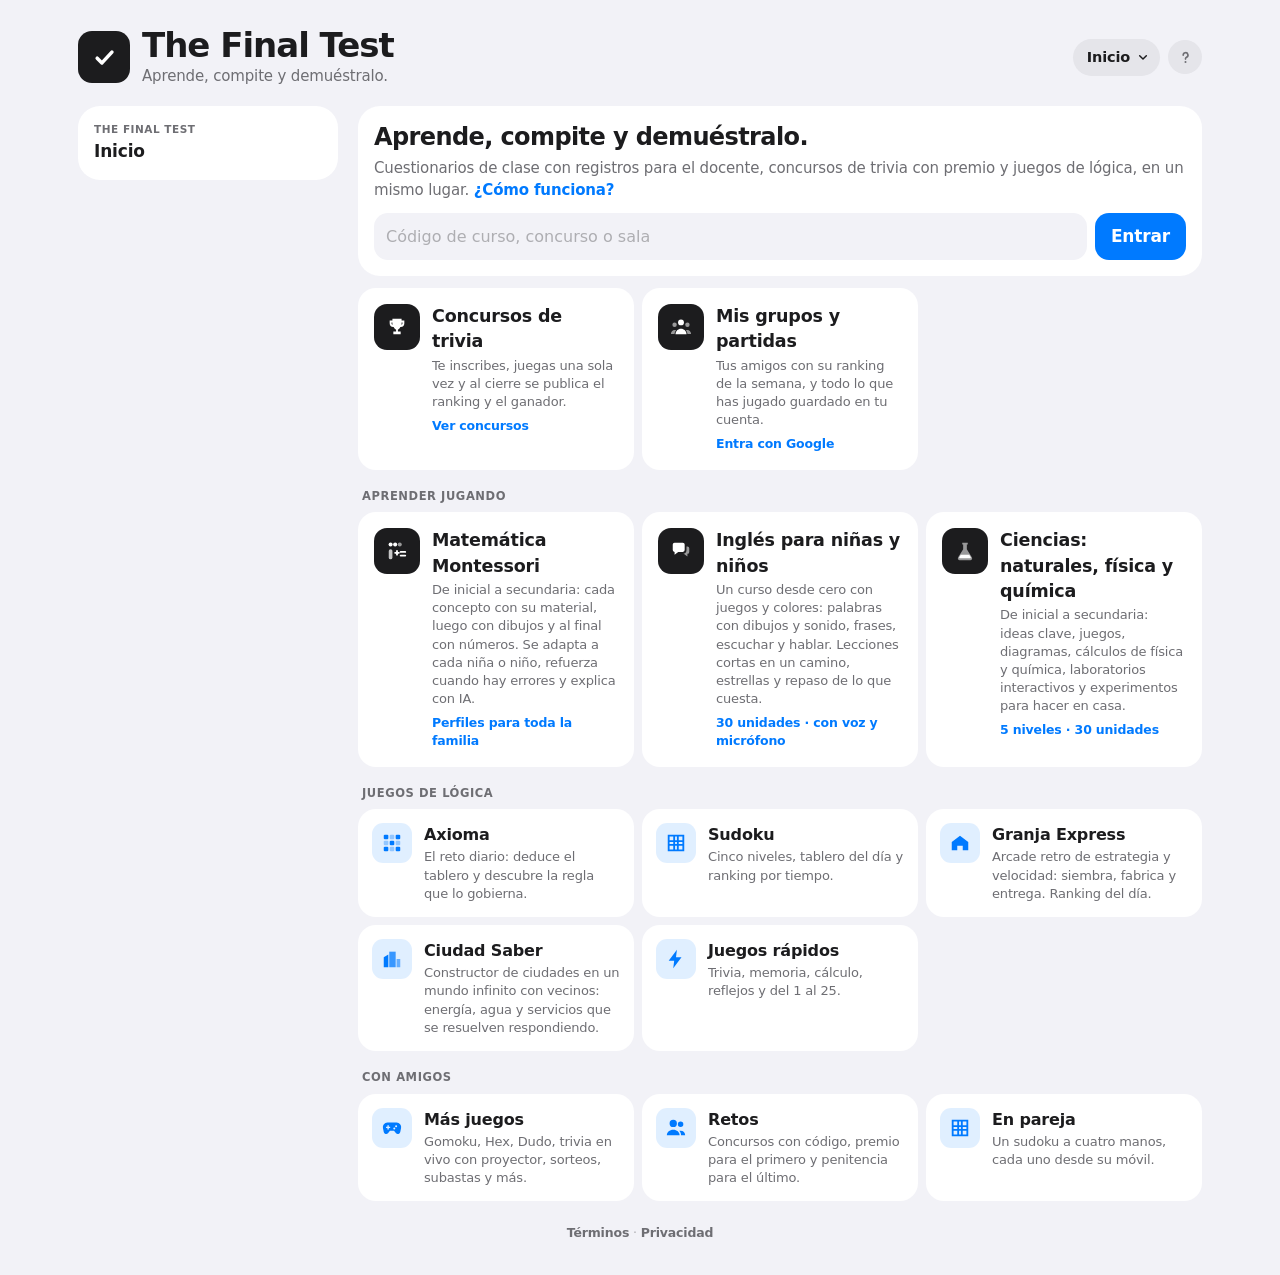
==== commit 9c000506: "Aprender: Ciencias naturales, física y química (5 niveles, 30 unidades) - Tercera materia del segmen" ====
--- a/public/index.html
+++ b/public/index.html
@@ -46,6 +46,7 @@
         <button role="menuitemradio" id="t-empresas" aria-checked="false" type="button" hidden><b>Empresas y eventos</b><small>Tu marca, tus convocatorias con QR y tus métricas</small></button>
         <button role="menuitemradio" id="t-mate" aria-checked="false" type="button"><b>Matemática Montessori</b><small>De inicial a secundaria: aprende con material, dibujos y números, a tu ritmo</small></button>
         <button role="menuitemradio" id="t-ingles" aria-checked="false" type="button"><b>Inglés para niñas y niños</b><small>Desde cero, con juegos: palabras, frases, escuchar y hablar</small></button>
+        <button role="menuitemradio" id="t-ciencias" aria-checked="false" type="button"><b>Ciencias: naturales, física y química</b><small>De inicial a secundaria: ideas, juegos, laboratorios y experimentos para casa</small></button>
         <button role="menuitemradio" id="t-concurso" aria-checked="false" type="button"><b>Concursos de trivia</b><small>Inscríbete, juega una vez y gana el premio</small></button>
         <p class="menu-cap">Axioma · lógica</p>
         <button role="menuitemradio" id="t-day"   aria-checked="false" type="button"><b>Axioma diario</b><small>El reto de hoy, igual para todos</small></button>
@@ -267,6 +268,10 @@
 <script src="mate-ui.js"></script>
 <script src="ingles-motor.js"></script>
 <script src="ingles-ui.js"></script>
+<script src="ciencias-datos.js"></script>
+<script src="ciencias-motor.js"></script>
+<script src="ciencias-dibujos.js"></script>
+<script src="ciencias-ui.js"></script>
 <script src="maraton.js"></script>
 <script src="concursos.js"></script>
 <script src="retos.js"></script>
--- a/public/axioma.css
+++ b/public/axioma.css
@@ -2519,3 +2519,109 @@
 .mt .ig-nodo{border-radius:50%}
 .ig-nodos.con-actual{padding-top:62px}
 .ig-check{transition:none}
+.ig-pic.num{background:linear-gradient(145deg,#dff1ff,#8ccfff);color:#0b5fa5}
+.ig-pic.num b{font-size:calc(var(--s,96px)*.5);font-weight:900;font-family:"Nunito","Trebuchet MS",system-ui,sans-serif}
+.ig-pic.cal{position:relative;background:#fff;border:3px solid #ffd2c4;display:grid;place-items:center;overflow:hidden}
+.ig-pic.cal i{position:absolute;top:0;left:0;right:0;height:26%;background:linear-gradient(180deg,#ff6b4a,#ff4b2b)}
+.ig-pic.cal b{margin-top:22%;font-size:calc(var(--s,96px)*.3);font-weight:900;color:#3c3c3c;font-family:"Nunito","Trebuchet MS",system-ui,sans-serif}
+.ig-nivel{display:flex;align-items:center;gap:12px;margin:8px 0 2px;padding:10px 14px;border-radius:18px;background:var(--inset);border:2px dashed var(--inset-2)}
+.ig-nivel span{font-size:30px}
+.ig-nivel b{display:block;font-size:18px;font-weight:900}
+.ig-nivel small{color:var(--ink-2);font-weight:700}
+.ig-nivel.n2{background:linear-gradient(135deg,#ede7ff,#dff1ff);border-color:#c9bbff;color:#3b2a8a}
+.ig-nivel.n2 small{color:#5a49b5}
+.ig-salto{display:grid;grid-template-columns:auto 1fr;column-gap:12px;align-items:center;width:100%;text-align:left;padding:12px 14px;border-radius:18px;
+  background:linear-gradient(135deg,#7c5cff,#1cb0f6);color:#fff;box-shadow:0 5px 0 #5a3ee0}
+.ig-salto span{grid-row:span 2;font-size:34px}
+.ig-salto b{font-size:17px}
+.ig-salto small{font-size:13.5px;font-weight:600;opacity:.92}
+
+/* ===================== Ciencias ===================== */
+@media (min-width:900px){
+  body[data-mode=ciencias] .layout{grid-template-columns:260px minmax(0,1fr)}
+  body[data-mode=ciencias] .col-right{display:none}
+  body[data-mode=ciencias] .col-center>*{max-width:900px}
+}
+@media (min-width:620px) and (max-width:899px){body[data-mode=ciencias]{max-width:760px}}
+.ap-materias{grid-template-columns:none;grid-auto-flow:column;grid-auto-columns:1fr}
+.ap-materias button.m-ciencias.on{background:linear-gradient(135deg,#3ddc97,#00a86b);color:#fff;box-shadow:0 4px 0 #00804f}
+@media (max-width:440px){.ap-materias button{flex-direction:column;gap:2px;font-size:13.5px;padding:8px 4px}.ap-materias button span{font-size:24px}}
+.cie-niveles{margin-bottom:8px}
+.ig-nivel.cie-n1{background:linear-gradient(135deg,#e8fbd9,#fff8d6);border-color:#b8e994;color:#2f5f00}
+.ig-nivel.cie-n2{background:linear-gradient(135deg,#dff4ff,#ede7ff);border-color:#9fd7ff;color:#0b4f8a}
+.ig-nivel.cie-n3{background:linear-gradient(135deg,#d9fbef,#e2f7ff);border-color:#8fe3c6;color:#00694c}
+.ig-nivel.cie-n4{background:linear-gradient(135deg,#fff3c4,#ffe1d1);border-color:#ffd07a;color:#7a4a00}
+.ig-nivel.cie-n5{background:linear-gradient(135deg,#ffe1ec,#efe4ff);border-color:#ffb3cf;color:#7a1f4c}
+.ig-nivel small{color:inherit;opacity:.8}
+.cie-pic{background:linear-gradient(145deg,#e7fff4,#9be7c8)}
+.cie-etq{display:inline-block;background:#e0f7ef;color:#00804f;font-weight:900;padding:6px 14px;border-radius:999px;font-size:14px}
+.cie-idea{display:flex;flex-direction:column;align-items:center;gap:12px;text-align:center}
+.retos .mt .cie-idea h3{font-size:26px;margin:0}
+.retos .mt .cie-idea p{font-size:19px;line-height:1.45;max-width:560px;margin:0;color:var(--ink)}
+.cie-q{display:flex;align-items:flex-start;gap:8px}
+.cie-q .ig-q{flex:1}
+.cie-afirma{font-size:21px;font-weight:800;line-height:1.35;background:var(--ig-card);border:2px solid var(--ig-borde);border-radius:18px;padding:16px;margin:0 0 14px;color:var(--ig-tinta)}
+.ig-ops.cie-vf{grid-template-columns:1fr 1fr}
+.cie-vf .ig-op{font-size:20px;min-height:72px}
+.cie-dib{display:flex;justify-content:center;margin:0 0 12px}
+.cd-svg{display:block;width:100%;max-width:360px;height:auto;border-radius:18px;box-shadow:0 3px 0 rgba(0,0,0,.08)}
+@media (prefers-reduced-motion:no-preference){.cd-flecha circle:first-child{animation:cdLate 1.2s ease-in-out infinite;transform-box:fill-box;transform-origin:center}@keyframes cdLate{50%{transform:scale(1.25)}}}
+.cie-cajas{display:grid;gap:8px;margin:6px 0 12px}
+.cie-cajas.n2{grid-template-columns:1fr 1fr}.cie-cajas.n3{grid-template-columns:repeat(3,1fr)}
+.cie-caja{min-height:120px;border:3px dashed var(--ig-borde);border-radius:18px;padding:8px;background:var(--inset);cursor:pointer;display:flex;flex-direction:column;gap:6px}
+.cie-caja>b{text-align:center;font-size:15px;color:var(--ink)}
+.cie-caja-in{display:flex;flex-direction:column;gap:6px}
+.cie-pool{display:flex;flex-wrap:wrap;gap:8px;justify-content:center}
+.cie-cosa{padding:10px 12px;font-size:15.5px;font-weight:800;border-radius:14px;background:var(--ig-card);color:var(--ig-tinta);border:2px solid var(--ig-borde);box-shadow:0 3px 0 var(--ig-borde);text-align:left}
+.cie-caja .cie-cosa{font-size:13.5px;padding:7px 8px;box-shadow:none}
+.cie-cosa.on{border-color:#84d8ff;background:#ddf4ff;color:#1899d6}
+.cie-cosa.bien{border-color:#a5ed6e;background:#d7ffb8;color:#3c7a00}
+.cie-cosa.mal{border-color:#ffb2b2;background:#ffdfe0;color:#c62828}
+.cie-orden{margin:0 0 12px;padding-left:28px;min-height:60px;display:flex;flex-direction:column;gap:6px}
+.cie-orden li{font-weight:900;color:var(--ink-2)}
+.cie-orden li.vacio{list-style:none;margin-left:-28px;color:var(--ink-3);font-weight:600;border:2px dashed var(--ig-borde);border-radius:14px;padding:12px;text-align:center}
+.cie-orden .cie-cosa{width:100%}
+.cie-parejas .ig-par{font-size:15.5px;line-height:1.25;padding:8px 10px}
+.cie-num{max-width:420px;margin-left:auto;margin-right:auto}
+.cie-cuerpo .mt-teclado{max-width:420px;margin:0 auto}
+.cie-casa{background:linear-gradient(180deg,#fffaf0,#fff);border:2px solid #ffe0a3;border-radius:20px;padding:14px 16px;color:#4e342e}
+.retos .mt .cie-casa h3{margin:8px 0 4px;color:#4e342e}
+.retos .mt .cie-casa h4{margin:10px 0 4px;color:#8d6e63}
+.cie-casa ul,.cie-casa ol{margin:0;padding-left:22px;line-height:1.5}
+.retos .mt .cie-preg{background:#e8f5e9;color:#1b5e20;border-radius:12px;padding:8px 12px;margin:10px 0 0;font-weight:800}
+.retos .mt .cie-seg{background:#fff3e0;color:#e65100;border-radius:12px;padding:8px 12px;margin:8px 0 0;font-weight:800}
+.cie-ideas{display:flex;flex-direction:column;gap:8px;margin-bottom:12px}
+.cie-idea-l{display:flex;gap:10px;align-items:center;background:var(--inset);border-radius:16px;padding:10px}
+.cie-idea-l>div{flex:1}
+.retos .mt .cie-idea-l p{margin:2px 0 0;font-size:14.5px;color:var(--ink-2)}
+.cie-sim{display:flex;flex-direction:column;gap:10px;align-items:stretch}
+.cie-sim-vista{display:flex;justify-content:center}
+.cie-sim-vista .cd-svg{max-width:340px}
+.cie-rango{display:flex;flex-direction:column;gap:6px;font-weight:800;color:var(--ink)}
+.cie-rango input{width:100%;height:34px;accent-color:#ff6b4a}
+.retos .mt .cie-estado{text-align:center;font-weight:800;font-size:17px;margin:0;color:var(--ink)}
+.cie-mats{display:flex;flex-wrap:wrap;gap:8px;justify-content:center}
+.cie-interr{align-self:center;background:#263238;color:#fff;font-size:16px;padding:12px 18px;border-radius:14px;box-shadow:0 4px 0 #000}
+.cd-pista{position:relative;width:100%;max-width:520px;height:76px;border-radius:16px;background:linear-gradient(180deg,#9be7ff 0 45%,#5d6d7e 45% 100%);overflow:hidden}
+.cd-pista i{position:absolute;left:0;right:0;top:64%;border-top:4px dashed #fff}
+.cd-auto{position:absolute;top:22px;left:-50px;font-size:38px;transform:scaleX(-1);animation:cdCorre linear infinite}
+@keyframes cdCorre{from{left:-50px}to{left:100%}}
+.cie-ph{flex-direction:column;align-items:center;gap:6px}
+.cie-escala{position:relative;width:100%;max-width:360px;height:18px;border-radius:9px;background:linear-gradient(90deg,#e53935,#ec407a 28%,#8e24aa 50%,#3949ab 64%,#43a047 78%,#fdd835)}
+.cie-escala i{position:absolute;top:-6px;width:6px;height:30px;margin-left:-3px;border-radius:3px;background:#263238;box-shadow:0 0 0 2px #fff}
+.cie-escala-n{display:flex;justify-content:space-between;width:100%;max-width:360px;font-size:12px;font-weight:800;color:var(--ink-2)}
+@media (prefers-reduced-motion:no-preference){
+  .cd-burbuja{animation:cdSube 1.4s var(--d) ease-in infinite}
+  @keyframes cdSube{from{transform:translateY(0);opacity:1}to{transform:translateY(-60px);opacity:0}}
+  .cd-vapor{animation:cdVapor 2s ease-in-out infinite alternate}
+  @keyframes cdVapor{to{transform:translateY(-4px);opacity:.6}}
+}
+.ig-ia{flex:1 1 140px;min-height:54px;background:#ede7ff;color:#5b3fd6;font-weight:900;border-radius:16px;box-shadow:0 5px 0 #c9bbff}
+.ig-pie .mt-ia{margin-top:6px}
+.cie-recuerda{background:linear-gradient(135deg,#e0f7ef,#fffaf0)!important;color:#00694c!important}
+.cie-cajas.n2{grid-template-columns:repeat(2,minmax(0,1fr))}.cie-cajas.n3{grid-template-columns:repeat(3,minmax(0,1fr))}
+.cie-caja{min-width:0}
+.cie-caja>b{overflow-wrap:anywhere;hyphens:auto}
+@media (max-width:440px){.cie-cajas.n3 .cie-caja>b{font-size:12.5px}.cie-cajas.n3 .cie-cosa{font-size:12.5px;padding:6px}}
+.cie-caja>b{overflow-wrap:normal;word-break:normal}
+@media (max-width:440px){.cie-cajas.n3{gap:5px}.cie-cajas.n3 .cie-caja{padding:6px 4px}.cie-cajas.n3 .cie-caja>b{font-size:11.5px;letter-spacing:-.02em}}
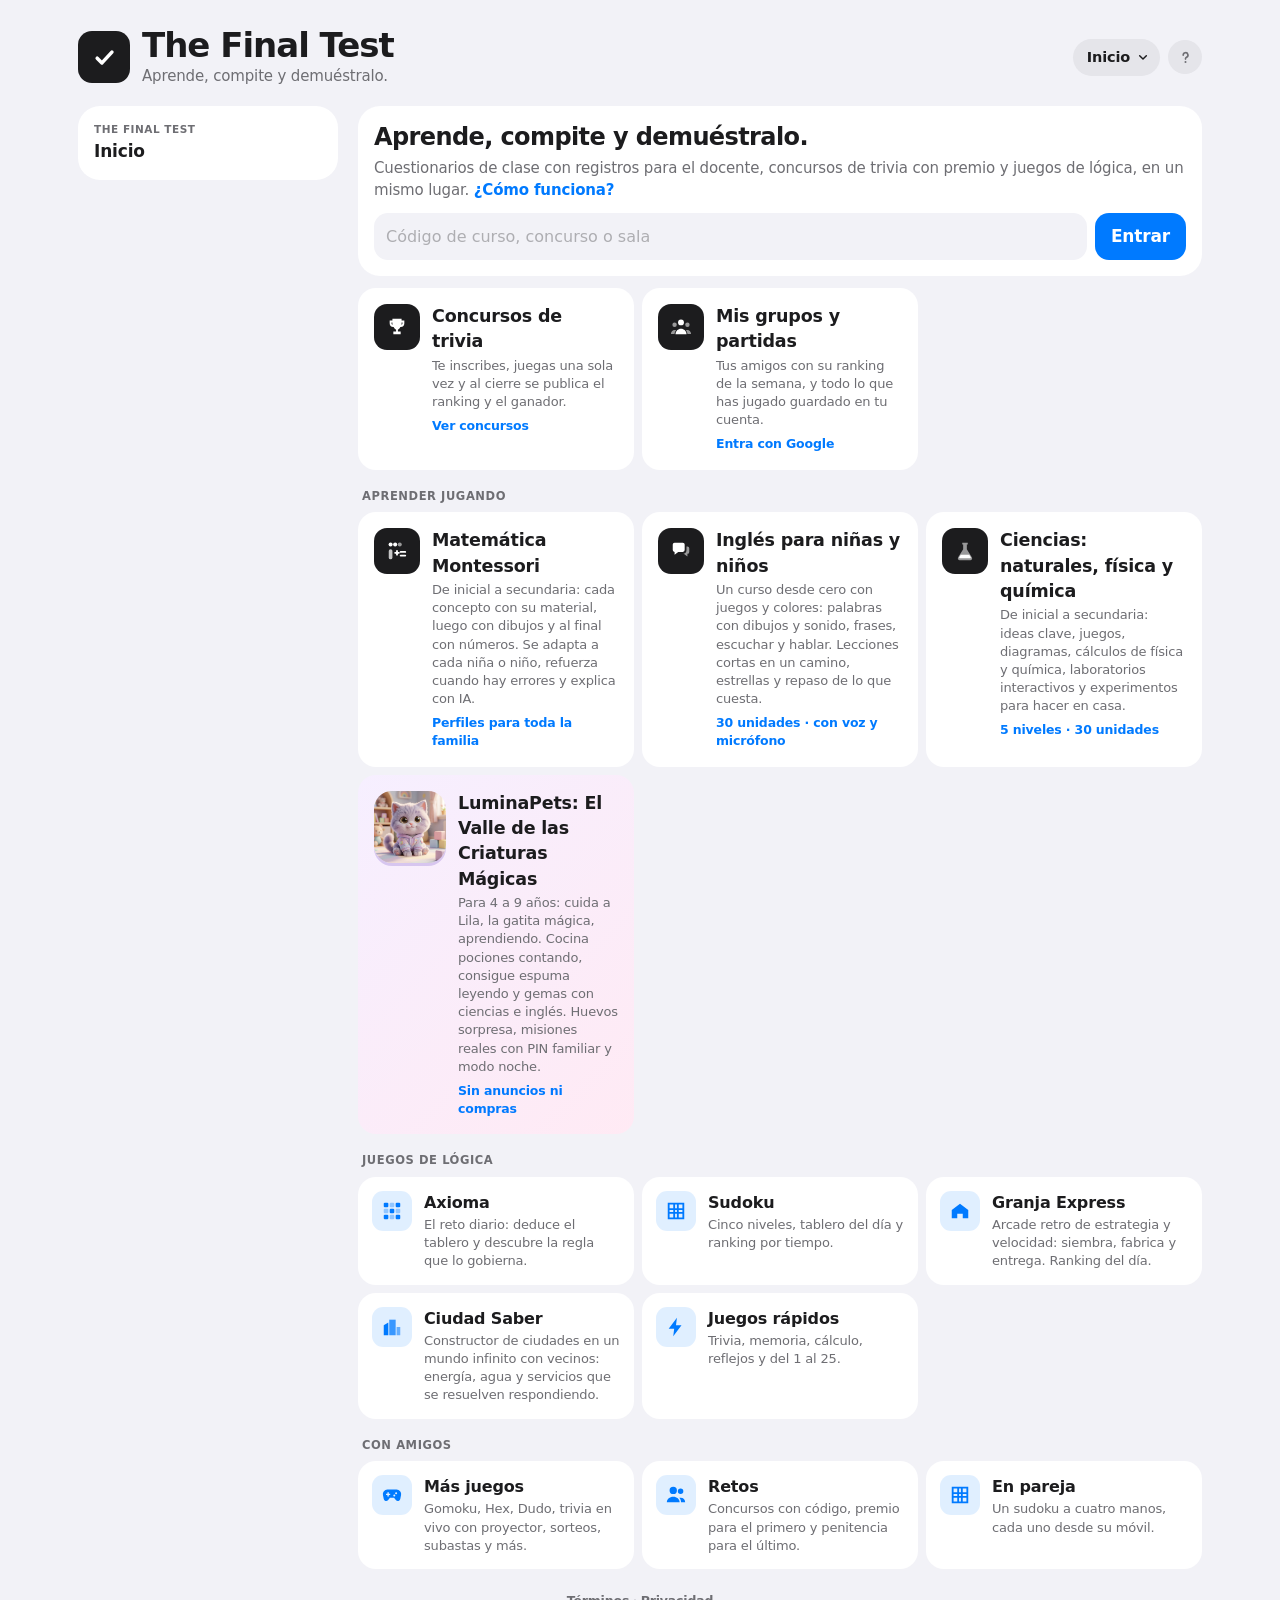
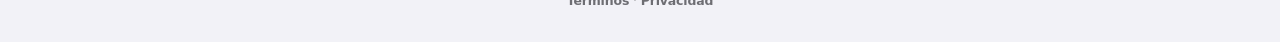
==== commit 83ff7af4: "LuminaPets: mascota virtual educativa para 4 a 9 años en Aprender Lila, la gatita lavanda de la imag" ====
--- a/public/index.html
+++ b/public/index.html
@@ -47,6 +47,7 @@
         <button role="menuitemradio" id="t-mate" aria-checked="false" type="button"><b>Matemática Montessori</b><small>De inicial a secundaria: aprende con material, dibujos y números, a tu ritmo</small></button>
         <button role="menuitemradio" id="t-ingles" aria-checked="false" type="button"><b>Inglés para niñas y niños</b><small>Desde cero, con juegos: palabras, frases, escuchar y hablar</small></button>
         <button role="menuitemradio" id="t-ciencias" aria-checked="false" type="button"><b>Ciencias: naturales, física y química</b><small>De inicial a secundaria: ideas, juegos, laboratorios y experimentos para casa</small></button>
+        <button role="menuitemradio" id="t-lumina" aria-checked="false" type="button"><b>LuminaPets: criaturas mágicas</b><small>De 4 a 9 años: cuida a Lila aprendiendo números, letras, ciencias e inglés</small></button>
         <button role="menuitemradio" id="t-concurso" aria-checked="false" type="button"><b>Concursos de trivia</b><small>Inscríbete, juega una vez y gana el premio</small></button>
         <p class="menu-cap">Axioma · lógica</p>
         <button role="menuitemradio" id="t-day"   aria-checked="false" type="button"><b>Axioma diario</b><small>El reto de hoy, igual para todos</small></button>
@@ -272,6 +273,9 @@
 <script src="ciencias-motor.js"></script>
 <script src="ciencias-dibujos.js"></script>
 <script src="ciencias-ui.js"></script>
+<script src="lumina-motor.js"></script>
+<script src="lumina-dibujos.js"></script>
+<script src="lumina-ui.js"></script>
 <script src="maraton.js"></script>
 <script src="concursos.js"></script>
 <script src="retos.js"></script>
--- a/public/axioma.css
+++ b/public/axioma.css
@@ -2625,3 +2625,280 @@
 @media (max-width:440px){.cie-cajas.n3 .cie-caja>b{font-size:12.5px}.cie-cajas.n3 .cie-cosa{font-size:12.5px;padding:6px}}
 .cie-caja>b{overflow-wrap:normal;word-break:normal}
 @media (max-width:440px){.cie-cajas.n3{gap:5px}.cie-cajas.n3 .cie-caja{padding:6px 4px}.cie-cajas.n3 .cie-caja>b{font-size:11.5px;letter-spacing:-.02em}}
+
+/* ================= LuminaPets: El Valle de las Criaturas Mágicas ================= */
+.mt.lp{--ig-card:#fff;--ig-borde:#eadff7;--ig-tinta:#3b2f55;--ig-verde:#58cc02;--ig-verde2:#58a700;--ig-rojo:#ff6b8a;--lp-lila:#a68ad9;--lp-rosa:#f7b6cf;--lp-tinta:#3b2f55}
+@media (prefers-color-scheme:dark){.mt.lp{--ig-card:#232327;--ig-borde:#3a3a3f;--ig-tinta:#f2f2f2}}
+.ap-materias button.m-lumina.on{background:linear-gradient(135deg,#c8a8ff,#f78fc0);color:#fff;box-shadow:0 4px 0 #b06aa6}
+.lp-casa,.lp-accion,.lp-vestir,.lp-huevos,.lp-incuba,.lp-aldea,.lp-premio,.lp-nace,.lp-noche-v{display:flex;flex-direction:column;gap:10px}
+.lp-inv{display:flex;flex-wrap:wrap;gap:6px;justify-content:center}
+.lp-inv span{background:linear-gradient(135deg,#fff7fd,#f1e9ff);color:var(--lp-tinta);border:2px solid #eadff7;border-radius:999px;padding:5px 12px;font-size:15px;font-weight:800}
+.lp-escena{position:relative;width:100%;max-width:520px;margin:0 auto;aspect-ratio:4/3;border-radius:26px;overflow:hidden;background:linear-gradient(#ece4fb,#f8e9f3);box-shadow:0 6px 0 #e3d6f3,inset 0 0 0 3px #fff}
+.lp-escena.con-foto{aspect-ratio:1/1;max-width:440px}
+.lp-escena .lp-fondo{position:absolute;inset:0;width:100%;height:100%}
+.lp-pet-btn{position:absolute;inset:0;background:none;border:0;padding:0;cursor:pointer;-webkit-tap-highlight-color:transparent;touch-action:manipulation}
+.lp-pet{position:relative;display:inline-block;line-height:0}
+.lp-pet .lp-svg{width:100%;height:100%;overflow:visible}
+.lp-pet.foto img{width:100%;height:100%;object-fit:cover;display:block;user-select:none;-webkit-user-drag:none}
+.lp-escena .lp-pet{position:absolute}
+.lp-escena .lp-pet.foto{inset:0}
+.lp-escena .lp-pet.dib{left:21%;bottom:4%;width:58%;aspect-ratio:1}
+.lp-acc{position:absolute;transform:translate(-50%,-50%);font-size:clamp(26px,9vw,46px);line-height:1;pointer-events:none;filter:drop-shadow(0 2px 2px rgba(0,0,0,.15))}
+.lp-pet.dib .z-cabeza{left:62%;top:14%}.lp-pet.dib .z-ojos{left:50%;top:47%;font-size:clamp(34px,13vw,64px)}.lp-pet.dib .z-cuello{left:50%;top:66%}.lp-pet.dib .z-mano{left:24%;top:82%}
+.lp-pet.foto .z-cabeza{left:62%;top:17%}.lp-pet.foto .z-ojos{left:51%;top:41%;font-size:clamp(46px,17vw,90px)}.lp-pet.foto .z-cuello{left:50%;top:60%}.lp-pet.foto .z-mano{left:24%;top:78%}
+.lp-pet.foto img.duerme{filter:saturate(.8) brightness(.85)}
+.lp-globo{position:relative;max-width:520px;width:100%;margin:0 auto;background:rgba(255,255,255,.94);color:var(--lp-tinta);border-radius:18px;padding:9px 40px 9px 12px;font-size:16px;font-weight:700;line-height:1.3;box-shadow:0 3px 0 rgba(120,90,170,.18)}
+.lp-globo::after{content:"";position:absolute;left:50%;margin-left:-10px;bottom:-10px;border:10px solid transparent;border-top-color:rgba(255,255,255,.94);border-bottom:0}
+.lp-globo b{color:#8e5cf7}
+.lp-son{background:#f1e9ff;color:#6b4bb8;border-radius:999px;padding:4px 9px;font-size:16px;font-weight:800;line-height:1.2}
+.lp-globo .lp-son{position:absolute;right:6px;top:6px}
+.lp-son.en{background:#e3f3ff;color:#0f6fcc}
+.lp-capullo{position:absolute;left:50%;top:56%;width:78%;height:66%;transform:translate(-50%,-50%);border-radius:50% 50% 46% 46%;background:radial-gradient(circle at 40% 35%,rgba(255,255,255,.75),rgba(230,214,255,.55) 60%,rgba(203,182,242,.5));border:3px solid rgba(255,255,255,.8);pointer-events:none;display:flex;justify-content:flex-end;padding:8% 12%;font-size:34px}
+.lp-abrazo{font-size:22px;font-weight:900;padding:18px;border-radius:22px;background:linear-gradient(135deg,#ffb3d1,#c8a8ff);color:#fff;box-shadow:0 5px 0 #b06aa6;max-width:440px;width:100%;margin:0 auto}
+.lp-barras{display:grid;grid-template-columns:repeat(4,minmax(0,1fr));gap:6px;max-width:520px;width:100%;margin:0 auto}
+.lp-barra{display:flex;flex-direction:column;align-items:center;gap:3px;background:var(--ig-card);border:2px solid var(--ig-borde);border-radius:16px;padding:6px 4px}
+.lp-barra span{font-size:22px;line-height:1}
+.lp-barra i,.lp-vinculo i,.lp-calor i{display:block;width:100%;height:10px;border-radius:99px;background:var(--inset);overflow:hidden;position:relative}
+.lp-barra i::after,.lp-vinculo i::after,.lp-calor i::after{content:"";position:absolute;inset:0;width:var(--p);background:linear-gradient(90deg,#9be7c8,#58cc02);border-radius:99px;transition:width .4s}
+.lp-barra.baja i::after{background:linear-gradient(90deg,#ffd166,#ff9f1c)}
+.lp-barra small{font-size:11.5px;font-weight:800;color:var(--ink-2)}
+.lp-vinculo{display:flex;align-items:center;gap:8px;max-width:520px;width:100%;margin:0 auto;font-weight:800;font-size:14px;color:var(--ink-2)}
+.lp-vinculo span{white-space:nowrap}.lp-vinculo b{min-width:40px;text-align:right;color:#e0579a}
+.lp-vinculo i{flex:1;height:14px}
+.lp-vinculo i::after{background:linear-gradient(90deg,#ffb3d1,#f06292)}
+.lp-dock{display:grid;grid-template-columns:repeat(7,minmax(0,1fr));gap:6px;max-width:620px;width:100%;margin:0 auto}
+.lp-dock button{position:relative;display:flex;flex-direction:column;align-items:center;gap:2px;padding:8px 2px;border-radius:16px;background:var(--ig-card);color:var(--ink);border:2px solid var(--ig-borde);font-size:12px;font-weight:800;box-shadow:0 3px 0 var(--ig-borde)}
+.lp-dock button span{font-size:26px;line-height:1.1}
+.lp-dock button i{position:absolute;top:-6px;right:-2px;font-style:normal;background:#f06292;color:#fff;border-radius:99px;font-size:11px;min-width:20px;padding:1px 5px}
+.lp-dock button.pide,.lp-mod.pide{border-color:#f06292;box-shadow:0 0 0 4px rgba(240,98,146,.25),0 3px 0 #f06292}
+@media (max-width:440px){.lp-dock{grid-template-columns:repeat(4,minmax(0,1fr))}}
+.retos .mt h4.lp-h{text-align:center;font-size:17px;color:var(--ink);font-weight:900;margin:8px 0 2px}
+.lp-modulos{display:grid;grid-template-columns:repeat(3,minmax(0,1fr));gap:10px}
+@media (max-width:640px){.lp-modulos{grid-template-columns:1fr}}
+.lp-mod{position:relative;display:grid;grid-template-columns:auto 1fr;grid-template-areas:"ico tit" "ico desc" "pie pie";gap:2px 12px;text-align:left;padding:14px;border-radius:22px;color:#3b2f55;border:0;box-shadow:0 5px 0 rgba(0,0,0,.12)}
+.lp-mod.m-cocina{background:linear-gradient(135deg,#ffe1ef,#ffd6a8)}.lp-mod.m-arbol{background:linear-gradient(135deg,#d9fbe8,#c8ecff)}.lp-mod.m-jardin{background:linear-gradient(135deg,#efe4ff,#fff3c4)}
+.lp-mod-ico{grid-area:ico;font-size:46px;line-height:1;align-self:center}
+.lp-mod b{grid-area:tit;font-size:18px;font-weight:900}
+.lp-mod small{grid-area:desc;font-size:13.5px;line-height:1.3;opacity:.85}
+.lp-mod-pie{grid-area:pie;display:flex;gap:6px;margin-top:6px}
+.lp-mod-pie i{font-style:normal;font-size:12.5px;font-weight:800;background:rgba(255,255,255,.7);border-radius:99px;padding:3px 9px}
+.lp-mod em{position:absolute;top:-10px;right:12px;font-style:normal;font-size:12px;font-weight:900;background:#f06292;color:#fff;border-radius:99px;padding:3px 10px}
+.lp-pie-nota{text-align:center}
+.lp-pie-nota a{font-weight:800}
+.lp-corazon{position:absolute;transform:translate(-50%,-50%);font-size:30px;pointer-events:none;animation:lpSube 1s ease-out forwards;z-index:3}
+@keyframes lpSube{to{transform:translate(-50%,-140%) scale(1.4);opacity:0}}
+.lp-chispas{position:absolute;left:50%;top:50%;width:0;height:0;pointer-events:none;z-index:5}
+.lp-chispas i{position:absolute;font-style:normal;font-size:24px;transform:translate(-50%,-50%);animation:lpChispa 1.2s ease-out forwards}
+@keyframes lpChispa{0%{transform:translate(-50%,-50%) scale(.3);opacity:1}100%{transform:translate(calc(-50% + var(--x)),calc(-50% + var(--y))) scale(1.1);opacity:0}}
+.lp-txt{text-align:center;font-size:18px;font-weight:800;color:var(--ink)}
+.retos .mt p.lp-txt{font-size:18px}
+.lp-escena-mini{position:relative;width:min(62vw,250px);aspect-ratio:1;margin:0 auto;border-radius:50%;background:radial-gradient(circle,#fff 0,#f3eaff 60%,#ead9ff 100%);overflow:visible}
+.lp-escena-mini .lp-pet{position:absolute;inset:6%}
+.lp-escena-mini .lp-pet.foto{inset:0;border-radius:50%;overflow:hidden}
+.lp-vuela{position:absolute;left:-10%;top:10%;font-size:44px;animation:lpVuela 1.1s ease-in forwards}
+@keyframes lpVuela{to{left:44%;top:56%;transform:scale(.3);opacity:0}}
+.lp-banera .lp-agua{position:relative;width:min(86vw,420px);aspect-ratio:1;margin:0 auto;border-radius:40% 40% 46% 46%;background:linear-gradient(#e3f3ff,#a9d6f7);overflow:hidden;box-shadow:inset 0 -30px 0 rgba(255,255,255,.4),0 6px 0 #8cc4ec}
+.lp-banera .lp-pet{position:absolute;inset:10% 14% 0}
+.lp-burbujas{position:absolute;inset:0}
+.lp-burbuja{position:absolute;border-radius:50%;padding:0;background:radial-gradient(circle at 30% 30%,#fff,rgba(255,255,255,.55) 35%,rgba(190,225,255,.45) 70%,rgba(255,182,220,.6));border:2px solid rgba(255,255,255,.9);animation:lpFlota 3s ease-in-out infinite alternate;touch-action:manipulation}
+.lp-burbuja.pum{animation:lpPum .3s forwards}
+@keyframes lpFlota{to{transform:translateY(-12px)}}
+@keyframes lpPum{to{transform:scale(1.6);opacity:0}}
+.lp-cielo-n{position:relative;width:min(86vw,420px);aspect-ratio:1;margin:0 auto;border-radius:30px;background:linear-gradient(#2a2457,#5b4a9e 70%,#8e7cc3);overflow:hidden}
+.lp-cielo-n::before{content:"✦ · ✧ · ✦ · ✧";position:absolute;left:8%;top:8%;color:#fff7c2;font-size:18px;letter-spacing:12px;opacity:.8}
+.lp-luna{position:absolute;right:8%;top:6%;font-size:46px}
+.lp-zz{position:absolute;left:58%;top:18%;color:#fff;font-weight:900;font-size:24px;animation:lpZz 2s ease-in-out infinite}
+@keyframes lpZz{50%{transform:translateY(-10px);opacity:.5}}
+.lp-cielo-n .lp-pet{position:absolute;left:14%;right:14%;bottom:12%;top:20%}
+.lp-cielo-n .lp-pet.foto{border-radius:50%;overflow:hidden;left:18%;right:18%;top:24%;bottom:16%}
+.lp-nubes{position:absolute;left:-4%;right:-4%;bottom:-2%;height:22%;background:radial-gradient(circle at 10% 70%,#fff 0 34px,transparent 35px),radial-gradient(circle at 30% 50%,#fff 0 44px,transparent 45px),radial-gradient(circle at 55% 60%,#fff 0 40px,transparent 41px),radial-gradient(circle at 78% 48%,#fff 0 46px,transparent 47px),radial-gradient(circle at 96% 68%,#fff 0 34px,transparent 35px),linear-gradient(transparent 62%,#fff 63%);opacity:.96}
+.lp-pet.dormida{animation:lpRespira 3s ease-in-out infinite}
+@keyframes lpRespira{50%{transform:scale(1.03)}}
+.lp-vestir .lp-escena-mini{width:min(56vw,230px)}
+.lp-tienda{display:grid;grid-template-columns:repeat(4,minmax(0,1fr));gap:8px}
+@media (max-width:440px){.lp-tienda{grid-template-columns:repeat(2,minmax(0,1fr))}}
+.lp-tienda button{display:flex;flex-direction:column;align-items:center;gap:2px;padding:10px 6px;border-radius:18px;background:var(--ig-card);color:var(--ink);border:2px solid var(--ig-borde);box-shadow:0 3px 0 var(--ig-borde)}
+.lp-tienda button span{font-size:38px;line-height:1.1}
+.lp-tienda button b{font-size:14px}.lp-tienda button small{font-size:13px;font-weight:800;color:var(--ink-2)}
+.lp-tienda button.puesto{border-color:#58cc02;background:#efffe2;color:#2f5f00}
+.lp-tienda button.tiene small{color:#8e5cf7}
+.lp-tienda button.caro{opacity:.55}
+.lp-nido-h{display:flex;justify-content:center;gap:10px;flex-wrap:wrap}
+.lp-nido-h button{display:flex;flex-direction:column;align-items:center;background:var(--ig-card);border:2px solid var(--ig-borde);border-radius:22px;padding:8px;width:min(30vw,150px)}
+.lp-nido-h .lp-svg{width:100%;height:auto}
+.lp-nido-h small{font-weight:800;color:var(--ink-2)}
+.lp-vacio{text-align:center}.lp-vacio>span{font-size:64px}
+.lp-huevo-zona{position:relative;width:min(70vw,300px);aspect-ratio:1;margin:0 auto;touch-action:none;cursor:grab;border-radius:50%;background:radial-gradient(circle,#fffbe9,#f9eeff 70%,transparent 71%)}
+.lp-huevo{width:100%;height:100%}
+.lp-huevo .lp-svg{width:100%;height:100%}
+.lp-huevo.mueve{animation:lpMueve .35s}
+.lp-huevo.mece{animation:lpMece .9s ease-in-out}
+@keyframes lpMueve{25%{transform:rotate(-5deg)}75%{transform:rotate(5deg)}}
+@keyframes lpMece{20%{transform:rotate(-14deg)}50%{transform:rotate(12deg)}80%{transform:rotate(-6deg)}}
+.lp-calor{display:flex;align-items:center;gap:8px;max-width:420px;width:100%;margin:0 auto;font-weight:900}
+.lp-calor i{flex:1;height:16px}
+.lp-calor i::after{background:linear-gradient(90deg,#ffd166,#ff7043)}
+.lp-formas{display:grid;grid-template-columns:repeat(3,minmax(0,1fr));gap:8px}
+@media (max-width:640px){.lp-formas{grid-template-columns:1fr}}
+.lp-forma{display:flex;flex-direction:column;gap:6px;align-items:center;text-align:center;background:var(--ig-card);border:2px solid var(--ig-borde);border-radius:18px;padding:10px}
+.lp-forma b{font-size:17px}.lp-forma small{font-size:13px;color:var(--ink-2)}
+.lp-formas.listo{opacity:.4;pointer-events:none}
+.lp-notas{display:flex;gap:4px;flex-wrap:wrap;justify-content:center}
+.lp-notas button{min-width:44px;min-height:44px;border-radius:50%;font-weight:900;background:linear-gradient(135deg,#ffe1ef,#efe4ff);color:#6b4bb8}
+.lp-nace{align-items:center;text-align:center}
+.lp-revela{position:relative;width:min(70vw,280px);aspect-ratio:1;display:flex;align-items:center;justify-content:center}
+.lp-rayos{position:absolute;inset:-10%;border-radius:50%;background:repeating-conic-gradient(rgba(255,214,102,.45) 0 10deg,transparent 10deg 20deg);animation:lpGira 8s linear infinite}
+@keyframes lpGira{to{transform:rotate(360deg)}}
+.lp-revela .lp-pet{width:86%;aspect-ratio:1}
+.lp-revela .lp-pet.foto{border-radius:50%;overflow:hidden}
+.lp-pet.aparece{animation:lpAparece .8s cubic-bezier(.3,1.6,.5,1) both}
+@keyframes lpAparece{from{transform:scale(0) rotate(-20deg)}}
+.lp-titulo{font-weight:900;color:#8e5cf7;font-size:18px}
+.lp-rar,.lp-bioma{display:inline-block;border-radius:99px;padding:4px 12px;font-weight:800;font-size:14px;background:var(--inset)}
+.lp-rar.r1{background:#e3f3ff;color:#0f6fcc}.lp-rar.r2{background:#fff3c4;color:#7a4a00}
+.lp-cofre{font-size:84px}
+.lp-arbol{position:relative;width:100%;max-width:440px;margin:0 auto;aspect-ratio:400/520;border-radius:26px;overflow:hidden}
+.lp-aldea-svg{position:absolute;inset:0;width:100%;height:100%}
+.lp-rama{position:absolute;display:flex;flex-wrap:wrap;justify-content:center;gap:2px}
+.lp-rama.r-jardin{left:2%;top:48%;width:38%}
+.lp-rama.r-nubes{right:1%;top:39%;width:38%}
+.lp-rama.r-cristal{left:12%;right:12%;bottom:6%}
+.lp-vecino{width:clamp(44px,13vw,64px);aspect-ratio:1;padding:0;background:none;border:0;animation:lpBota 2.4s ease-in-out var(--d) infinite}
+.lp-vecino .lp-pet{width:100%;height:100%}
+.lp-vecino .lp-pet.foto{border-radius:50%;overflow:hidden;border:2px solid #fff}
+.lp-vecino.activa{filter:drop-shadow(0 0 6px #ffd166)}
+.lp-vecino .lp-acc,.lp-album .lp-acc{font-size:14px}
+@keyframes lpBota{50%{transform:translateY(-6px)}}
+.lp-album{display:grid;grid-template-columns:repeat(auto-fill,minmax(96px,1fr));gap:8px}
+.lp-album>*{display:flex;flex-direction:column;align-items:center;gap:2px;padding:8px 4px;border-radius:18px;background:var(--ig-card);border:2px solid var(--ig-borde);color:var(--ink);text-align:center}
+.lp-album .lp-pet{width:72px;height:72px}
+.lp-album .lp-pet.foto{border-radius:50%;overflow:hidden}
+.lp-album b{font-size:14px}.lp-album small{font-size:11.5px;color:var(--ink-2);line-height:1.2}
+.lp-album .activa{border-color:#ffd166;box-shadow:0 0 0 3px rgba(255,209,102,.4)}
+.lp-album .falta span{font-size:40px;opacity:.5;line-height:72px}
+.lp-mis-cab{display:flex;align-items:center;justify-content:center;gap:8px;font-size:18px;margin:2px 0 10px}
+.lp-mis-cab span{font-size:30px}
+.lp-misiones{display:flex;flex-direction:column;gap:8px}
+.lp-mision{display:flex;align-items:center;gap:10px;background:var(--ig-card);border:2px solid var(--ig-borde);border-radius:18px;padding:10px 12px}
+.lp-mision>span{font-size:34px}
+.lp-mision>div{flex:1;display:flex;flex-direction:column}
+.lp-mision small{color:var(--ink-2);font-weight:700}
+.lp-mision.hecha{background:#efffe2;border-color:#b8f28b}
+.lp-mision>i{font-style:normal;font-size:26px;color:#58a700;font-weight:900}
+.lp-pin{text-align:center}
+.lp-mision-n{font-size:20px;font-weight:900}
+.lp-puntos{display:flex;gap:12px;justify-content:center;margin:10px 0}
+.lp-puntos i{width:18px;height:18px;border-radius:50%;border:3px solid #a68ad9}
+.lp-puntos i.on{background:#a68ad9}
+.lp-teclado{max-width:320px;margin:0 auto}
+.lp-cometa-cielo{position:relative;min-height:420px;border-radius:26px;background:linear-gradient(#2a2457,#5b4a9e 70%,#c8a8ff);color:#fff;display:flex;flex-direction:column;align-items:center;justify-content:flex-end;gap:10px;padding:18px;overflow:hidden;text-align:center}
+.lp-cometa{position:absolute;left:-20%;top:5%;font-size:64px;animation:lpCometa 1.3s ease-in forwards}
+@keyframes lpCometa{to{left:42%;top:30%;transform:scale(.6)}}
+.lp-cofre-z{position:relative;transform:scale(.4);opacity:0;transition:.5s cubic-bezier(.3,1.6,.5,1)}
+.lp-cofre-z.abre{transform:scale(1);opacity:1}
+.lp-ganas{display:flex;gap:8px;justify-content:center;flex-wrap:wrap}
+.lp-ganas span{background:#fff;color:#3b2f55;border-radius:99px;padding:6px 14px;font-size:20px;font-weight:900;box-shadow:0 3px 0 rgba(0,0,0,.12)}
+.retos .mt .lp-cometa-cielo h3{color:#fff}
+.lp-top{flex-wrap:nowrap}
+.lp-top>b{flex:1;font-size:16px;white-space:nowrap;overflow:hidden;text-overflow:ellipsis}
+.lp-prog{display:flex;gap:6px}
+.lp-prog i{width:16px;height:16px;border-radius:50%;background:var(--inset-2)}
+.lp-prog i.ahora{background:#c8a8ff;box-shadow:0 0 0 3px rgba(200,168,255,.4)}
+.lp-prog i.bien{background:#ffc800}.lp-prog i.hecho{background:#a68ad9}
+.lp-juego{display:flex;flex-direction:column;gap:12px;padding-bottom:6px}
+.lp-pide{position:relative;display:flex;align-items:center;gap:10px}
+.lp-pide-pet{flex:0 0 auto;width:86px;height:86px}
+.lp-pide-pet .lp-pet{width:100%;height:100%}
+.lp-pide-pet .lp-pet.foto{border-radius:50%;overflow:hidden;border:3px solid #fff;box-shadow:0 3px 0 #e3d6f3}
+.lp-pide-pet.salta,.lp-pet-btn .lp-pet.salta,.lp-pet.salta{animation:lpSalta .5s}
+.lp-pide-pet.no{animation:lpNo .45s}
+@keyframes lpSalta{40%{transform:translateY(-14px) scale(1.04)}}
+@keyframes lpNo{20%,60%{transform:translateX(-6px)}40%,80%{transform:translateX(6px)}}
+.lp-q{flex:1;position:relative;background:var(--ig-card);border:2px solid var(--ig-borde);border-radius:20px;padding:10px 12px;display:flex;flex-wrap:wrap;align-items:center;gap:6px}
+.lp-q::before{content:"";position:absolute;left:-11px;top:50%;margin-top:-9px;border:9px solid transparent;border-right-color:var(--ig-borde);border-left:0}
+.lp-q b{flex:1 1 100%;font-size:20px;line-height:1.3;color:var(--ink)}
+.lp-vis{display:flex;flex-direction:column;align-items:center;gap:8px}
+.lp-vis:empty{display:none}
+.lp-serie,.lp-cuenta{font-size:clamp(28px,8vw,44px);letter-spacing:2px;text-align:center;background:var(--ig-card);border:2px dashed var(--ig-borde);border-radius:18px;padding:8px 12px;line-height:1.25;word-break:break-all}
+.lp-serie i{font-style:normal;display:inline-block;min-width:1.2em;color:#a68ad9;font-weight:900;animation:lpZz 1.4s infinite}
+.lp-cuenta b{color:#a68ad9}
+.lp-platos{display:flex;gap:8px;flex-wrap:wrap;justify-content:center}
+.lp-platos span{font-size:28px;background:#fff;border:3px solid #eadff7;border-radius:50%;padding:12px 10px;max-width:120px;text-align:center;line-height:1.1}
+.lp-letra{font-size:84px;font-weight:900;color:#8e5cf7;line-height:1;text-shadow:0 4px 0 #e3d6f3}
+.lp-dibujo{font-size:84px;line-height:1}
+.lp-palabra{font-size:clamp(36px,11vw,56px);font-weight:900;letter-spacing:.08em;color:#3b2f55;background:#fff;border:3px solid #eadff7;border-radius:18px;padding:6px 20px}
+.lp-silabas{display:flex;gap:6px;align-items:center;justify-content:center}
+.lp-silabas b,.lp-silabas i{font-style:normal;font-size:30px;font-weight:900;background:#fff;color:#3b2f55;border:3px solid #eadff7;border-radius:14px;padding:4px 14px;min-width:60px;text-align:center}
+.lp-silabas i{color:#a68ad9;border-style:dashed}
+.lp-silabas span{font-size:24px;font-weight:900;color:#a68ad9}
+.lp-ops{display:grid;gap:10px;grid-template-columns:repeat(3,minmax(0,1fr))}
+.lp-ops.n2{grid-template-columns:1fr 1fr}.lp-ops.n4{grid-template-columns:1fr 1fr}
+.lp-op{min-height:96px;font-size:clamp(34px,10vw,52px);font-weight:900;border-radius:22px;background:var(--ig-card);color:var(--ink);border:3px solid var(--ig-borde);box-shadow:0 5px 0 var(--ig-borde);display:flex;align-items:center;justify-content:center;padding:8px;line-height:1.1;touch-action:manipulation}
+.lp-op small{font-size:16px;line-height:1.25}
+.lp-op .lp-tarta{width:min(24vw,96px);height:auto}
+.lp-op.bien{border-color:#58cc02;background:#efffe2;box-shadow:0 5px 0 #58a700;animation:lpSalta .5s}
+.lp-op.mal{border-color:#ff6b8a;background:#ffe9ee;opacity:.6;animation:lpNo .4s}
+.lp-color{display:inline-block;width:1.2em;height:1.2em;border-radius:50%;border:3px solid rgba(0,0,0,.12)}
+.lp-vis-tarta .lp-tarta{width:120px;height:120px}
+.lp-caldero{position:relative;width:min(80vw,340px);min-height:150px;margin:6px auto 0;padding:16px 18px 24px;border-radius:24px 24px 50% 50%/24px 24px 40% 40%;background:radial-gradient(circle at 50% 0,#8e5cf7 0,#5b3fa8 60%,#3d2a75);box-shadow:inset 0 10px 0 rgba(255,255,255,.18),0 6px 0 #2d1f57}
+.lp-caldero::before{content:"";position:absolute;left:-6px;right:-6px;top:-8px;height:18px;border-radius:12px;background:#4b3592}
+.lp-cal-in{display:flex;flex-wrap:wrap;justify-content:center;gap:2px;font-size:30px;min-height:96px;align-content:flex-start;position:relative;z-index:1}
+.lp-cal-in span{animation:lpCae .35s cubic-bezier(.3,1.6,.5,1)}
+@keyframes lpCae{from{transform:translateY(-40px);opacity:0}}
+.lp-vapor{position:absolute;right:16px;top:-30px;font-size:26px;animation:lpZz 2s infinite}
+.lp-ingr{display:flex;gap:10px;justify-content:center;flex-wrap:wrap}
+.lp-ingr button{width:84px;height:84px;font-size:46px;border-radius:50%;background:var(--ig-card);border:3px solid var(--ig-borde);box-shadow:0 5px 0 var(--ig-borde);touch-action:manipulation}
+.lp-ingr button:active{transform:translateY(3px);box-shadow:0 2px 0 var(--ig-borde)}
+.lp-ctrl{display:flex;gap:10px;align-items:center;flex-wrap:wrap}
+.lp-ctrl .ghost{flex:0 0 auto}
+.lp-multi{display:grid;grid-template-columns:repeat(3,minmax(0,1fr));gap:10px}
+.lp-multi button{min-height:84px;font-size:44px;border-radius:20px;background:var(--ig-card);border:3px solid var(--ig-borde);box-shadow:0 4px 0 var(--ig-borde)}
+.lp-multi button.on{border-color:#a68ad9;background:#f1e9ff}
+.lp-multi button.bien{border-color:#58cc02;background:#efffe2}
+.lp-multi button.mal{border-color:#ff6b8a;background:#ffe9ee;animation:lpNo .4s}
+.lp-trazo{display:flex;justify-content:center}
+.lp-trazo svg{width:min(72vw,300px);aspect-ratio:116/136;height:auto;touch-action:none;background:radial-gradient(circle at 50% 30%,#3b2f7a,#1f1846);border-radius:24px;box-shadow:0 6px 0 #14102e;user-select:none}
+.lp-guia{fill:none;stroke:rgba(255,255,255,.18);stroke-width:5;stroke-dasharray:3 5;stroke-linecap:round;stroke-linejoin:round}
+.lp-linea{stroke:#ffe066;stroke-width:5;stroke-linecap:round;filter:drop-shadow(0 0 3px #ffd166)}
+.lp-estrella circle{fill:rgba(255,255,255,.08);stroke:rgba(255,255,255,.35);stroke-width:1}
+.lp-estrella path{fill:rgba(255,255,255,.55)}
+.lp-estrella.sig circle{fill:rgba(255,224,102,.3);stroke:#ffe066;animation:lpLate 1s infinite}
+.lp-estrella.sig path{fill:#ffe066}
+.lp-estrella.on path{fill:#ffe066}.lp-estrella.on circle{fill:rgba(255,224,102,.25);stroke:#ffd166}
+@keyframes lpLate{50%{stroke-width:3}}
+.lp-premio{align-items:center;text-align:center}
+.lp-premio .lp-escena-mini{width:min(50vw,200px)}
+.lp-premio .lp-vinculo{max-width:420px}
+.lp-noche-v{align-items:center;text-align:center}
+.lp-ajustes .mt-etapas{flex-wrap:wrap}
+.lp-hab-lista{display:flex;flex-direction:column;gap:6px}
+.lp-hab{display:flex;align-items:center;gap:10px;background:var(--inset);border-radius:14px;padding:10px 12px;cursor:pointer}
+.lp-hab input{width:22px;height:22px;flex:0 0 auto}
+.lp-hab>span{font-size:24px}.lp-hab>b{flex:1;font-weight:700}
+.lp-hab small{color:var(--ink-2)}
+.lp-hab-nueva{display:flex;gap:8px;flex-wrap:wrap;align-items:center;margin-top:8px}
+.lp-hab-nueva input{flex:1 1 180px;min-width:0}
+.lp-hab-nueva select{font-size:20px}
+.lp-horas{display:flex;gap:12px;flex-wrap:wrap;margin-top:8px}
+.lp-horas label{display:flex;align-items:center;gap:6px;font-weight:700}
+@media (prefers-reduced-motion:reduce){.mt.lp *{animation:none!important;transition:none!important}.lp-cofre-z{transform:none;opacity:1}}
+.ini-lumina{background:linear-gradient(135deg,#f6efff,#ffeaf4)}
+@media (prefers-color-scheme:dark){.ini-lumina{background:linear-gradient(135deg,#2c2440,#3a2434)}}
+.ini-lila{flex:none;width:72px;height:72px;border-radius:18px;object-fit:cover;box-shadow:0 3px 0 rgba(166,138,217,.4)}
+.lp-portada{display:block;width:min(60vw,240px);aspect-ratio:1;object-fit:cover;border-radius:50%;margin:0 auto 8px;border:5px solid #fff;box-shadow:0 6px 0 #e3d6f3}
+.mt.lp .lp-burbuja{border-radius:50%;box-shadow:none;min-height:0}
+.lp-banera .lp-pet.foto{border-radius:50%;overflow:hidden}
+.lp-caldero{display:flex;align-items:center;justify-content:center;padding-top:26px}
+.lp-cal-in{font-size:34px;min-height:0;align-content:center;width:100%}
+.lp-cal-in:empty::before{content:"Toca los ingredientes 👇";font-size:15px;font-weight:800;color:rgba(255,255,255,.75)}
+.lp-vecino .lp-pet .lp-acc,.lp-album .lp-pet .lp-acc{font-size:15px}
+.lp-vecino .lp-pet .z-ojos,.lp-album .lp-pet .z-ojos{font-size:24px}
+.lp-pide-pet .lp-pet .lp-acc{font-size:18px}.lp-pide-pet .lp-pet .z-ojos{font-size:32px}
+.ap-materias{grid-auto-columns:minmax(0,1fr)}
+.ap-materias button{min-width:0}
+@media (min-width:441px) and (max-width:900px){.ap-materias button{font-size:14.5px;gap:5px;padding:10px 4px}.ap-materias button span{font-size:19px}}
+@media (min-width:641px){.lp-mod{grid-template-columns:1fr;grid-template-areas:"ico" "tit" "desc" "pie";text-align:center;justify-items:center;align-content:start}.lp-mod-ico{align-self:auto}.lp-mod-pie{justify-content:center}}
+.lp-mod-pie{flex-wrap:wrap}.lp-mod-pie i{white-space:nowrap}
+.ap-materias button{white-space:nowrap}
+@media (max-width:440px){.ap-materias{gap:5px}.ap-materias button{font-size:12px;letter-spacing:-.02em;padding:8px 2px}}
+@media (max-width:370px){.ap-materias button{font-size:11px;letter-spacing:-.03em}.ap-materias button span{font-size:21px}}
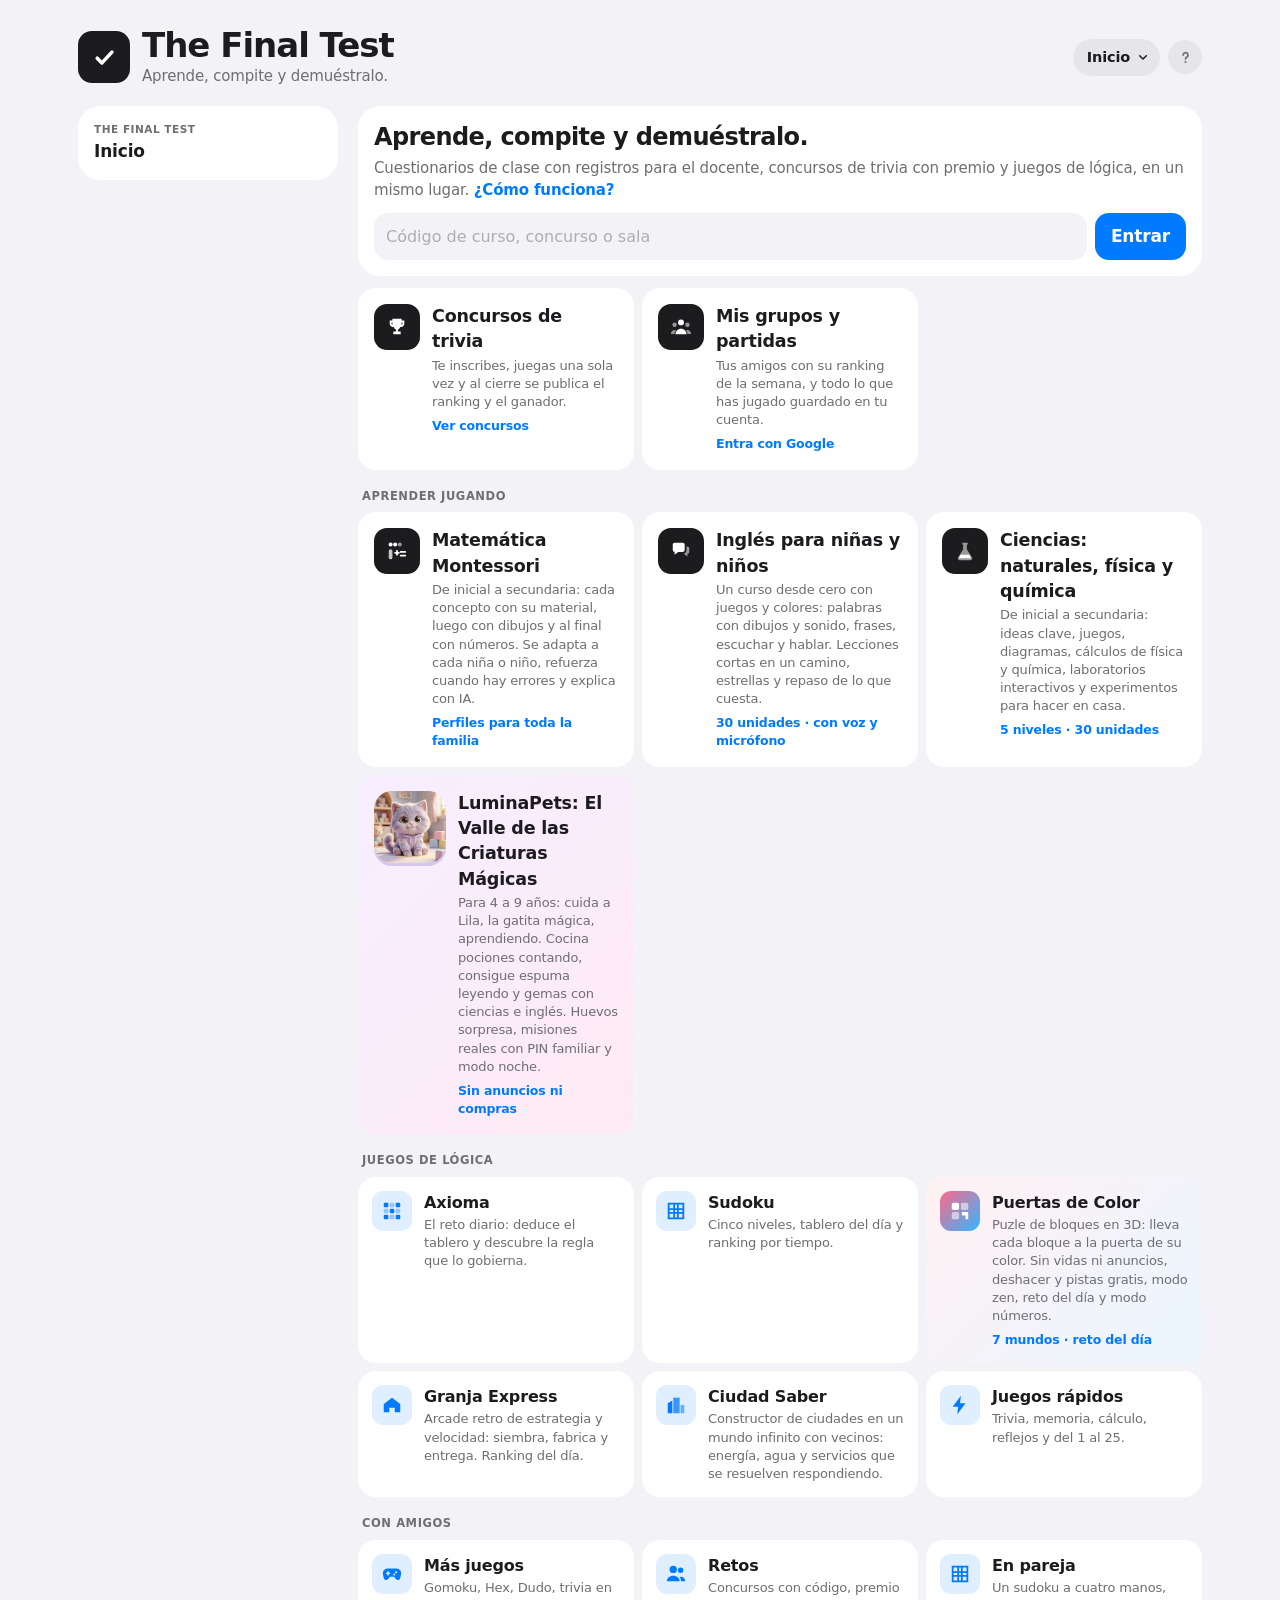
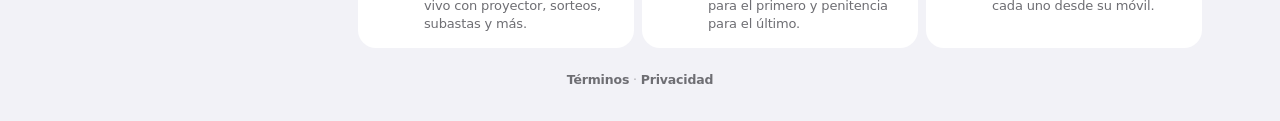
==== commit b8f5ed6f: "Puertas de Color: puzle de bloques 3D sin vidas ni anuncios, con reto del día Inspirado en Color Blo" ====
--- a/public/index.html
+++ b/public/index.html
@@ -55,6 +55,7 @@
         <button role="menuitemradio" id="t-free"  aria-checked="false" type="button"><b>Axioma libre</b><small>Los que quieras, tú eliges la dificultad</small></button>
         <p class="menu-cap">Juegos</p>
         <button role="menuitemradio" id="t-sud"   aria-checked="false" type="button"><b>Sudoku</b><small>Cinco niveles y ranking por tiempo</small></button>
+        <button role="menuitemradio" id="t-bloques" aria-checked="false" type="button"><b>Puertas de Color</b><small>Puzle de bloques en 3D: sin vidas, sin anuncios y con reto del día</small></button>
         <button role="menuitemradio" id="t-granja" aria-checked="false" type="button"><b>Granja Express</b><small>Arcade retro: siembra, fabrica y entrega a contrarreloj</small></button>
         <button role="menuitemradio" id="t-ciudad" aria-checked="false" type="button"><b>Ciudad Saber</b><small>Construye tu ciudad con vecinos; resuelve sus problemas respondiendo</small></button>
         <button role="menuitemradio" id="t-rapido" aria-checked="false" type="button"><b>Juegos rápidos</b><small>Trivia, memoria, cálculo, reflejos… de 30 s a 2 min</small></button>
@@ -248,6 +249,7 @@
 <script src="rapidos-motor.js"></script>
 <script src="maraton-motor.js"></script>
 <script src="granja-motor.js"></script>
+<script src="bloques-motor.js"></script>
 <script src="granja-grande-motor.js"></script>
 <script src="ciudad-motor.js"></script>
 <script src="app.js"></script>
@@ -275,7 +277,9 @@
 <script src="ciencias-ui.js"></script>
 <script src="lumina-motor.js"></script>
 <script src="lumina-dibujos.js"></script>
+<script src="lumina-vivo.js"></script>
 <script src="lumina-ui.js"></script>
+<script src="bloques-ui.js"></script>
 <script src="maraton.js"></script>
 <script src="concursos.js"></script>
 <script src="retos.js"></script>
--- a/public/axioma.css
+++ b/public/axioma.css
@@ -2639,14 +2639,11 @@
 .lp-pet-btn{position:absolute;inset:0;background:none;border:0;padding:0;cursor:pointer;-webkit-tap-highlight-color:transparent;touch-action:manipulation}
 .lp-pet{position:relative;display:inline-block;line-height:0}
 .lp-pet .lp-svg{width:100%;height:100%;overflow:visible}
-.lp-pet.foto img{width:100%;height:100%;object-fit:cover;display:block;user-select:none;-webkit-user-drag:none}
 .lp-escena .lp-pet{position:absolute}
-.lp-escena .lp-pet.foto{inset:0}
 .lp-escena .lp-pet.dib{left:21%;bottom:4%;width:58%;aspect-ratio:1}
 .lp-acc{position:absolute;transform:translate(-50%,-50%);font-size:clamp(26px,9vw,46px);line-height:1;pointer-events:none;filter:drop-shadow(0 2px 2px rgba(0,0,0,.15))}
 .lp-pet.dib .z-cabeza{left:62%;top:14%}.lp-pet.dib .z-ojos{left:50%;top:47%;font-size:clamp(34px,13vw,64px)}.lp-pet.dib .z-cuello{left:50%;top:66%}.lp-pet.dib .z-mano{left:24%;top:82%}
 .lp-pet.foto .z-cabeza{left:62%;top:17%}.lp-pet.foto .z-ojos{left:51%;top:41%;font-size:clamp(46px,17vw,90px)}.lp-pet.foto .z-cuello{left:50%;top:60%}.lp-pet.foto .z-mano{left:24%;top:78%}
-.lp-pet.foto img.duerme{filter:saturate(.8) brightness(.85)}
 .lp-globo{position:relative;max-width:520px;width:100%;margin:0 auto;background:rgba(255,255,255,.94);color:var(--lp-tinta);border-radius:18px;padding:9px 40px 9px 12px;font-size:16px;font-weight:700;line-height:1.3;box-shadow:0 3px 0 rgba(120,90,170,.18)}
 .lp-globo::after{content:"";position:absolute;left:50%;margin-left:-10px;bottom:-10px;border:10px solid transparent;border-top-color:rgba(255,255,255,.94);border-bottom:0}
 .lp-globo b{color:#8e5cf7}
@@ -2694,11 +2691,10 @@
 .retos .mt p.lp-txt{font-size:18px}
 .lp-escena-mini{position:relative;width:min(62vw,250px);aspect-ratio:1;margin:0 auto;border-radius:50%;background:radial-gradient(circle,#fff 0,#f3eaff 60%,#ead9ff 100%);overflow:visible}
 .lp-escena-mini .lp-pet{position:absolute;inset:6%}
-.lp-escena-mini .lp-pet.foto{inset:0;border-radius:50%;overflow:hidden}
 .lp-vuela{position:absolute;left:-10%;top:10%;font-size:44px;animation:lpVuela 1.1s ease-in forwards}
 @keyframes lpVuela{to{left:44%;top:56%;transform:scale(.3);opacity:0}}
 .lp-banera .lp-agua{position:relative;width:min(86vw,420px);aspect-ratio:1;margin:0 auto;border-radius:40% 40% 46% 46%;background:linear-gradient(#e3f3ff,#a9d6f7);overflow:hidden;box-shadow:inset 0 -30px 0 rgba(255,255,255,.4),0 6px 0 #8cc4ec}
-.lp-banera .lp-pet{position:absolute;inset:10% 14% 0}
+.lp-banera .lp-pet{position:absolute;left:14%;top:12%;width:72%;aspect-ratio:1}
 .lp-burbujas{position:absolute;inset:0}
 .lp-burbuja{position:absolute;border-radius:50%;padding:0;background:radial-gradient(circle at 30% 30%,#fff,rgba(255,255,255,.55) 35%,rgba(190,225,255,.45) 70%,rgba(255,182,220,.6));border:2px solid rgba(255,255,255,.9);animation:lpFlota 3s ease-in-out infinite alternate;touch-action:manipulation}
 .lp-burbuja.pum{animation:lpPum .3s forwards}
@@ -2710,7 +2706,6 @@
 .lp-zz{position:absolute;left:58%;top:18%;color:#fff;font-weight:900;font-size:24px;animation:lpZz 2s ease-in-out infinite}
 @keyframes lpZz{50%{transform:translateY(-10px);opacity:.5}}
 .lp-cielo-n .lp-pet{position:absolute;left:14%;right:14%;bottom:12%;top:20%}
-.lp-cielo-n .lp-pet.foto{border-radius:50%;overflow:hidden;left:18%;right:18%;top:24%;bottom:16%}
 .lp-nubes{position:absolute;left:-4%;right:-4%;bottom:-2%;height:22%;background:radial-gradient(circle at 10% 70%,#fff 0 34px,transparent 35px),radial-gradient(circle at 30% 50%,#fff 0 44px,transparent 45px),radial-gradient(circle at 55% 60%,#fff 0 40px,transparent 41px),radial-gradient(circle at 78% 48%,#fff 0 46px,transparent 47px),radial-gradient(circle at 96% 68%,#fff 0 34px,transparent 35px),linear-gradient(transparent 62%,#fff 63%);opacity:.96}
 .lp-pet.dormida{animation:lpRespira 3s ease-in-out infinite}
 @keyframes lpRespira{50%{transform:scale(1.03)}}
@@ -2750,7 +2745,6 @@
 .lp-rayos{position:absolute;inset:-10%;border-radius:50%;background:repeating-conic-gradient(rgba(255,214,102,.45) 0 10deg,transparent 10deg 20deg);animation:lpGira 8s linear infinite}
 @keyframes lpGira{to{transform:rotate(360deg)}}
 .lp-revela .lp-pet{width:86%;aspect-ratio:1}
-.lp-revela .lp-pet.foto{border-radius:50%;overflow:hidden}
 .lp-pet.aparece{animation:lpAparece .8s cubic-bezier(.3,1.6,.5,1) both}
 @keyframes lpAparece{from{transform:scale(0) rotate(-20deg)}}
 .lp-titulo{font-weight:900;color:#8e5cf7;font-size:18px}
@@ -2765,14 +2759,12 @@
 .lp-rama.r-cristal{left:12%;right:12%;bottom:6%}
 .lp-vecino{width:clamp(44px,13vw,64px);aspect-ratio:1;padding:0;background:none;border:0;animation:lpBota 2.4s ease-in-out var(--d) infinite}
 .lp-vecino .lp-pet{width:100%;height:100%}
-.lp-vecino .lp-pet.foto{border-radius:50%;overflow:hidden;border:2px solid #fff}
 .lp-vecino.activa{filter:drop-shadow(0 0 6px #ffd166)}
 .lp-vecino .lp-acc,.lp-album .lp-acc{font-size:14px}
 @keyframes lpBota{50%{transform:translateY(-6px)}}
 .lp-album{display:grid;grid-template-columns:repeat(auto-fill,minmax(96px,1fr));gap:8px}
 .lp-album>*{display:flex;flex-direction:column;align-items:center;gap:2px;padding:8px 4px;border-radius:18px;background:var(--ig-card);border:2px solid var(--ig-borde);color:var(--ink);text-align:center}
 .lp-album .lp-pet{width:72px;height:72px}
-.lp-album .lp-pet.foto{border-radius:50%;overflow:hidden}
 .lp-album b{font-size:14px}.lp-album small{font-size:11.5px;color:var(--ink-2);line-height:1.2}
 .lp-album .activa{border-color:#ffd166;box-shadow:0 0 0 3px rgba(255,209,102,.4)}
 .lp-album .falta span{font-size:40px;opacity:.5;line-height:72px}
@@ -2809,7 +2801,7 @@
 .lp-pide{position:relative;display:flex;align-items:center;gap:10px}
 .lp-pide-pet{flex:0 0 auto;width:86px;height:86px}
 .lp-pide-pet .lp-pet{width:100%;height:100%}
-.lp-pide-pet .lp-pet.foto{border-radius:50%;overflow:hidden;border:3px solid #fff;box-shadow:0 3px 0 #e3d6f3}
+.lp-pide-pet .lp-pet.foto{border-radius:50%;overflow:hidden;border:3px solid #fff;box-shadow:0 3px 0 #e3d6f3;background:radial-gradient(circle at 50% 40%,#fff,#efe4ff 70%)}
 .lp-pide-pet.salta,.lp-pet-btn .lp-pet.salta,.lp-pet.salta{animation:lpSalta .5s}
 .lp-pide-pet.no{animation:lpNo .45s}
 @keyframes lpSalta{40%{transform:translateY(-14px) scale(1.04)}}
@@ -2887,7 +2879,6 @@
 .ini-lila{flex:none;width:72px;height:72px;border-radius:18px;object-fit:cover;box-shadow:0 3px 0 rgba(166,138,217,.4)}
 .lp-portada{display:block;width:min(60vw,240px);aspect-ratio:1;object-fit:cover;border-radius:50%;margin:0 auto 8px;border:5px solid #fff;box-shadow:0 6px 0 #e3d6f3}
 .mt.lp .lp-burbuja{border-radius:50%;box-shadow:none;min-height:0}
-.lp-banera .lp-pet.foto{border-radius:50%;overflow:hidden}
 .lp-caldero{display:flex;align-items:center;justify-content:center;padding-top:26px}
 .lp-cal-in{font-size:34px;min-height:0;align-content:center;width:100%}
 .lp-cal-in:empty::before{content:"Toca los ingredientes 👇";font-size:15px;font-weight:800;color:rgba(255,255,255,.75)}
@@ -2902,3 +2893,293 @@
 .ap-materias button{white-space:nowrap}
 @media (max-width:440px){.ap-materias{gap:5px}.ap-materias button{font-size:12px;letter-spacing:-.02em;padding:8px 2px}}
 @media (max-width:370px){.ap-materias button{font-size:11px;letter-spacing:-.03em}.ap-materias button span{font-size:21px}}
+
+/* ---------- LuminaPets: la mascota se mueve ----------
+   Las criaturas dibujadas tienen partes (cabeza, orejas, ojos, cola, cuerpo, alas).
+   La foto de Lila se anima por capas con máscaras suaves: cola, cuerpo y cabeza con párpados.
+   Siempre: respira, parpadea y mueve la cola. De a ratos (clases a-*): mira, mueve las
+   orejas, menea la cola, salta, baila o pasea. Con el dedo o el ratón, la sigue con la mirada. */
+.lp-vivo{position:relative;display:block;width:100%;height:100%;--amp:4deg;--ampc:5deg}
+@keyframes lpCabecea{50%{transform:rotate(2.5deg) translateY(1%)}}
+@keyframes lpMastica{50%{transform:translateY(1.2%)}}
+@keyframes lpCola{0%,100%{transform:rotate(calc(var(--ampc,6deg) * -.6))}50%{transform:rotate(var(--ampc,6deg))}}
+/* las criaturas dibujadas */
+.lp-svg g{transform-box:view-box}
+.lp-svg .lp-a-cabeza{transform-origin:100px 150px;rotate:var(--mx,0deg);transition:rotate .5s ease-out}
+.lp-svg .lp-a-cuerpo{transform-origin:100px 192px;animation:lpRespira2 3.4s ease-in-out infinite}
+.lp-svg .lp-a-cola{transform-origin:146px 162px;animation:lpCola 3s ease-in-out infinite;--ampc:9deg}
+.lp-svg .lp-a-ojos{transform-origin:100px 95px;animation:lpParpadeo 4.6s infinite}
+.lp-svg.g-duerme .lp-a-ojos,.lp-svg.g-come .lp-a-ojos{animation:none}
+.lp-svg .lp-a-pupila{translate:var(--px,0px) var(--py,0px);transition:translate .25s ease-out}
+.lp-svg .lp-a-oreja.izq{transform-origin:72px 62px}.lp-svg .lp-a-oreja.der{transform-origin:128px 62px}
+.lp-svg .lp-a-alas{transform-origin:100px 135px;animation:lpAleteo 1.8s ease-in-out infinite}
+.lp-svg.g-duerme .lp-a-cabeza{animation:lpCabecea 4s ease-in-out infinite}
+.lp-svg.g-come .lp-a-cabeza{animation:lpMastica .32s ease-in-out infinite}
+@keyframes lpParpadeo{0%,91%,100%{transform:scaleY(1)}94%,95.5%{transform:scaleY(.08)}}
+@keyframes lpRespira2{50%{transform:scale(1.025,1.04)}}
+@keyframes lpAleteo{50%{transform:scaleX(.8) translateY(-2px)}}
+/* lo que hace de a ratos */
+.lp-pet.a-mira .lp-a-cabeza{animation:lpMira 2.2s ease-in-out}
+.lp-pet.a-mira2 .lp-a-cabeza{animation:lpMira2 2.2s ease-in-out}
+@keyframes lpMira{25%,70%{transform:rotate(calc(var(--amp,7deg) * -1))}}
+@keyframes lpMira2{25%,70%{transform:rotate(var(--amp,7deg))}}
+.lp-pet.a-orejas .lp-a-oreja.izq{animation:lpOrejaI .5s ease-in-out 2}
+.lp-pet.a-orejas .lp-a-oreja.der{animation:lpOrejaD .5s ease-in-out 2 .12s}
+@keyframes lpOrejaI{50%{transform:rotate(-14deg)}}
+@keyframes lpOrejaD{50%{transform:rotate(14deg)}}
+.lp-pet.a-cola .lp-a-cola{animation:lpMenea .3s ease-in-out 5}
+@keyframes lpMenea{0%,100%{transform:rotate(calc(var(--ampc,9deg) * -1.4))}50%{transform:rotate(calc(var(--ampc,9deg) * 1.4))}}
+.lp-pet.a-feliz .lp-a-cabeza{animation:lpFeliz .7s ease-in-out}
+.lp-pet.a-feliz .lp-svg .lp-a-ojos{animation:none;transform:scaleY(.45)}
+@keyframes lpFeliz{20%{transform:rotate(calc(var(--amp,7deg) * -1))}50%{transform:rotate(var(--amp,7deg))}80%{transform:rotate(calc(var(--amp,7deg) * -.5))}}
+.lp-pet.a-salta{animation:lpBrinco .7s cubic-bezier(.3,.7,.4,1);transform-origin:50% 90%}
+@keyframes lpBrinco{0%,100%{transform:translateY(0) scale(1)}15%{transform:translateY(2%) scale(1.06,.92)}50%{transform:translateY(-16%) scale(.96,1.05)}85%{transform:translateY(1%) scale(1.05,.95)}}
+.lp-pet.a-baila{animation:lpBaila 1.6s ease-in-out;transform-origin:50% 92%}
+@keyframes lpBaila{20%,60%{transform:rotate(-9deg) translateY(-3%)}40%,80%{transform:rotate(9deg) translateY(-3%)}}
+/* pasear por la habitación (las dibujadas) */
+.lp-escena .lp-pet.dib{transition:left 1.8s linear}
+.lp-pet.dib.izq .lp-svg{scale:-1 1}
+.lp-pet.camina{animation:lpPaso .36s ease-in-out infinite;transform-origin:50% 90%}
+@keyframes lpPaso{50%{transform:translateY(-4%) rotate(2deg)}}
+/* al tocar: la foto no salta entera (es la habitación), se alegra la cabeza */
+/* Lila recortada sobre su habitación vacía: pasea, salta y baila como las demás */
+.lp-fondo-foto{position:absolute;inset:0;width:100%;height:100%;object-fit:cover;pointer-events:none;user-select:none}
+.lp-escena.con-foto .lp-pet.foto{left:5%;bottom:0;width:90%;aspect-ratio:1;transition:left 1.8s linear}
+.lp-sombra{position:absolute;left:27%;right:21%;bottom:9.5%;height:7%;border-radius:50%;background:radial-gradient(closest-side,rgba(80,60,110,.38),rgba(80,60,110,0));pointer-events:none}
+.lp-pet.foto.izq .lp-vivo{scale:-1 1}
+.lp-pet.foto.a-salta .lp-sombra,.lp-pet.foto.camina .lp-sombra{opacity:.6}
+.lp-vivo:not(.recortada){overflow:hidden}
+.lp-premio .actions .primary{flex:1 1 100%}
+/* las criaturas con foto: imagen fija de respaldo y, encima, la malla animada en WebGL */
+.lp-vivo .lp-img{position:absolute;inset:0;width:100%;height:100%;object-fit:contain;display:block;user-select:none;-webkit-user-drag:none;pointer-events:none;animation:lpRespiraF 3.4s ease-in-out infinite;transform-origin:50% 90%;animation-delay:var(--dl,0s)}
+@keyframes lpRespiraF{50%{transform:scale(1.01,1.02)}}
+.lp-gl{position:absolute;left:-12.5%;top:-12.5%;width:125%;height:125%;pointer-events:none}
+.lp-vivo.gl-listo .lp-img{opacity:0;animation:none}
+.lp-escena-mini,.lp-revela{overflow:visible}
+#lp-pet{touch-action:pan-y}
+.lp-rama.r-nubes{width:46%}
+.lp-vecino{width:clamp(38px,10.5vw,58px)}
+.lp-pet:has(.gl-listo).camina{animation:none}
+/* ---------- LuminaPets: lugares panorámicos que cambian ----------
+   El panorama mide el doble de ancho que la escena; la cámara (--cam, 0–1) lo desplaza cuando la
+   mascota pasea. Encima: partículas del lugar, adornos cercanos que pasan más rápido (paralaje)
+   y la luz de la hora, que también tiñe a la mascota. */
+.lp-mundo{position:absolute;inset:0;overflow:hidden}
+.lp-pan{position:absolute;top:0;left:0;height:100%;width:200%;object-fit:cover;transform:translateX(calc(var(--cam,.5) * -50%));transition:transform 1.8s cubic-bezier(.45,.05,.55,.95);user-select:none;pointer-events:none}
+.lp-pan.solo{width:100%;transform:none}
+.lp-ambiente,.lp-cerca,.lp-luz{position:absolute;inset:0;pointer-events:none;overflow:hidden}
+.lp-ambiente i{position:absolute;left:var(--x);top:var(--y);display:block;animation-duration:var(--t);animation-delay:var(--d);animation-iteration-count:infinite;animation-timing-function:linear}
+.amb-cuarto .mota{width:5px;height:5px;border-radius:50%;background:radial-gradient(#fffbe6,rgba(255,240,200,0));transform:scale(var(--s));animation-name:lpMota}
+@keyframes lpMota{0%{translate:0 0;opacity:0}20%{opacity:.9}100%{translate:30px -90px;opacity:0}}
+.amb-jardin .petalo{width:10px;height:7px;border-radius:70% 10% 70% 10%;background:linear-gradient(135deg,#ffd1e6,#ff9ec7);scale:var(--s);animation-name:lpPetalo;top:-6%}
+@keyframes lpPetalo{0%{translate:0 0;rotate:0deg;opacity:0}10%{opacity:1}100%{translate:-80px 115cqh;rotate:540deg;opacity:.2}}
+.amb-nubes .nubecita{width:90px;height:30px;border-radius:50%;background:rgba(255,255,255,.85);filter:blur(4px);scale:var(--s);animation-name:lpNube;animation-duration:calc(var(--t) * 3)}
+@keyframes lpNube{0%{translate:-40cqw 0}100%{translate:80cqw 0}}
+.amb-cristal .destello{width:12px;height:12px;background:radial-gradient(#fff,rgba(214,190,255,0) 70%);clip-path:polygon(50% 0,60% 40%,100% 50%,60% 60%,50% 100%,40% 60%,0 50%,40% 40%);scale:var(--s);animation-name:lpDestello;animation-duration:calc(var(--t) / 3)}
+@keyframes lpDestello{0%,100%{opacity:0;transform:scale(.3)}50%{opacity:1;transform:scale(1.2)}}
+.lp-escena{container-type:size}
+/* adornos cercanos: pasan más rápido que el fondo al caminar */
+.lp-cerca{z-index:2}
+.lp-cerca i{position:absolute;bottom:-4%;left:var(--x);display:block;scale:var(--s);transform:translateX(calc((var(--cam,.5) - .5) * -60cqw));transition:transform 1.8s cubic-bezier(.45,.05,.55,.95)}
+.cerca-jardin i{width:46px;height:34px;background:radial-gradient(circle at 30% 70%,#7fcf8a 0 40%,transparent 41%),radial-gradient(circle at 70% 60%,#9be0a0 0 38%,transparent 39%),radial-gradient(circle at 50% 30%,#ffc1dc 0 20%,transparent 21%);filter:blur(1.5px)}
+.cerca-nubes i{width:110px;height:44px;border-radius:50%;background:#fff;filter:blur(5px);opacity:.92;bottom:-9%}
+.cerca-cristal i{width:26px;height:52px;background:linear-gradient(160deg,#e7dcff,#a98bf0);clip-path:polygon(50% 0,100% 35%,80% 100%,20% 100%,0 35%);opacity:.85;filter:blur(1px)}
+.cerca-cuarto i{display:none}
+/* la luz de la hora */
+.lp-luz{z-index:3;mix-blend-mode:soft-light}
+.hora-manana .lp-luz{background:radial-gradient(circle at 15% 0,rgba(255,236,180,.55),transparent 60%)}
+.hora-tarde .lp-luz{background:linear-gradient(180deg,rgba(255,150,110,.45),rgba(255,120,170,.25));mix-blend-mode:multiply;opacity:.55}
+.hora-noche .lp-luz{background:linear-gradient(180deg,rgba(40,50,120,.6),rgba(60,60,130,.4));mix-blend-mode:multiply}
+.lugar-cristal .lp-pet{filter:drop-shadow(0 0 14px rgba(190,160,255,.55)) brightness(.97)}
+.lugar-nubes .lp-pet{filter:brightness(1.04)}
+.lp-escena .lp-pet-btn{z-index:1}
+/* elegir el lugar */
+.lp-lug-grid{display:grid;grid-template-columns:repeat(auto-fill,minmax(150px,1fr));gap:10px}
+.lp-lug-grid button{display:flex;flex-direction:column;gap:6px;align-items:center;padding:8px;border-radius:18px;background:var(--ig-card);border:3px solid var(--ig-borde);color:var(--ink);text-align:center}
+.lp-lug-grid button.on{border-color:#a68ad9;box-shadow:0 0 0 3px rgba(166,138,217,.3)}
+.lp-lug-grid img{width:100%;aspect-ratio:2/1;object-fit:cover;border-radius:12px}
+.lp-lug-grid small{color:var(--ink-2);font-size:12.5px}
+.lp-lug-auto{font-size:44px;line-height:1;display:grid;place-items:center;width:100%;aspect-ratio:2/1;border-radius:12px;background:linear-gradient(135deg,#efe4ff,#ffe1ef)}
+@media (prefers-reduced-motion:reduce){.lp-pan,.lp-cerca i{transition:none}.lp-ambiente{display:none}}
+/* ---------- LuminaPets: el camino infinito ---------- */
+.lc-entrada{display:flex;align-items:center;gap:12px;width:100%;max-width:620px;margin:6px auto 0;padding:14px 16px;border-radius:22px;border:0;text-align:left;color:#3b2f55;
+  background:linear-gradient(120deg,#ffe1ef,#e9e0ff 45%,#d9f4ff);box-shadow:0 5px 0 rgba(120,90,170,.25)}
+.lc-entrada>span{font-size:42px;line-height:1}
+.lc-entrada>div{flex:1;display:flex;flex-direction:column}
+.lc-entrada b{font-size:18px;font-weight:900}.lc-entrada small{font-size:13.5px;opacity:.85}
+.lc-entrada i{font-style:normal;font-size:12.5px;font-weight:800;text-align:right;background:rgba(255,255,255,.7);border-radius:12px;padding:5px 9px}
+.lc-hud{display:flex;gap:8px;align-items:center;justify-content:space-between;flex-wrap:wrap;font-weight:800;font-size:14px;margin:0 0 8px}
+.lc-hud>span{background:var(--ig-card);border:2px solid var(--ig-borde);border-radius:999px;padding:4px 10px}
+.lc-niv{flex:1 1 180px;display:flex;flex-direction:column;gap:3px}
+.lc-niv i{display:block;height:7px;border-radius:9px;background:var(--inset);overflow:hidden;position:relative}
+.lc-niv i::after{content:"";position:absolute;inset:0;width:var(--p);background:linear-gradient(90deg,#ffd166,#ff9ec7)}
+.lc-mundo{position:relative;width:100%;max-width:560px;margin:0 auto;aspect-ratio:3/4;max-height:68vh;border-radius:26px;overflow:hidden;background:#dfeefc;touch-action:manipulation;user-select:none;box-shadow:0 6px 0 #e3d6f3}
+@media (min-width:700px){.lc-mundo{aspect-ratio:4/3.4}}
+.lc-mundo canvas{position:absolute;inset:0;width:100%;height:100%;display:block}
+.lc-pet{position:absolute;left:50%;bottom:0;width:min(58%,340px);aspect-ratio:1;transform:translateX(-50%);z-index:2;pointer-events:none}
+.lc-pet .lp-pet{position:absolute;inset:0;width:100%;height:100%}
+.lc-pet.aura .lp-pet{filter:drop-shadow(0 0 10px rgba(255,214,102,.75)) drop-shadow(0 0 22px rgba(255,170,220,.5))}
+.lc-pet.halo::before{content:"✦ ✧ ✦";position:absolute;left:50%;top:-4%;transform:translateX(-50%);color:#ffe066;font-size:22px;letter-spacing:8px;text-shadow:0 0 8px #ffd166;animation:lpZz 2.2s ease-in-out infinite}
+.lc-mundo .lp-luz{z-index:1}
+.lc-globo{position:absolute;left:50%;top:12%;transform:translateX(-50%);z-index:4;display:flex;flex-direction:column;align-items:center;gap:2px;padding:12px 18px;border-radius:20px;border:0;
+  background:rgba(255,255,255,.95);color:#3b2f55;box-shadow:0 6px 0 rgba(120,90,170,.25);animation:lpSalta 1.4s ease-in-out infinite;font-size:17px}
+.lc-globo b{font-size:19px;font-weight:900}.lc-globo span{font-size:14px;font-weight:700;color:#8e5cf7}
+.lc-bioma{position:absolute;left:8%;right:8%;top:4%;z-index:4;text-align:center;background:rgba(59,47,85,.82);color:#fff;font-weight:800;font-size:16px;line-height:1.3;border-radius:18px;padding:10px 14px;opacity:0}
+.lc-bioma.on{animation:lcBioma 3.6s ease forwards}
+@keyframes lcBioma{0%{opacity:0;transform:translateY(-10px)}10%,80%{opacity:1;transform:none}100%{opacity:0}}
+.lc-ctrl{display:flex;gap:10px;justify-content:center;margin:10px 0 0}
+.lc-ctrl button{flex:1 1 140px;max-width:260px}
+.lc-mundo .lp-chispas{z-index:5}
+
+/* ============================================================
+   Puertas de Color
+   ============================================================ */
+.bq{--bq-tinta:#2b2340;--bq-card:rgba(255,255,255,.82);--bq-borde:rgba(255,255,255,.9);position:relative;color:var(--bq-tinta);
+  background:linear-gradient(160deg,var(--c1),var(--c2));margin:-14px -14px -24px;padding:12px 14px 22px;border-radius:inherit;min-height:520px;overflow:hidden}
+.bq.oscuro{--bq-tinta:#eef0ff;--bq-card:rgba(30,26,70,.72);--bq-borde:rgba(140,150,255,.35)}
+body.ap-full #rapido-panel>.bq{max-width:none;margin:-12px -14px -24px;min-height:100vh;min-height:100dvh}
+.bq h3{margin:0;font-size:20px;font-weight:900;letter-spacing:-.02em}
+.bq h4{margin:16px 0 8px;font-size:13px;text-transform:uppercase;letter-spacing:.06em;opacity:.75}
+.bq .fine{color:inherit;opacity:.8}
+.bq-top{display:flex;align-items:center;gap:8px;margin-bottom:10px}
+.bq-sp{flex:1}
+.bq .ap-full-btn{background:var(--bq-card);color:var(--bq-tinta)}
+.bq-volver{width:38px;height:38px;border-radius:50%;padding:0;font-size:24px;line-height:1;background:var(--bq-card);color:var(--bq-tinta);box-shadow:0 3px 0 rgba(0,0,0,.12);flex:none}
+.bq-hero{background:var(--bq-card);border:2px solid var(--bq-borde);border-radius:22px;padding:10px;box-shadow:0 8px 24px rgba(40,20,90,.15)}
+.bq-demo{display:flex;justify-content:center;border-radius:16px;overflow:hidden}
+.bq-demo canvas{display:block;border-radius:16px}
+.bq-lema{margin:10px 4px 2px;font-size:15px;line-height:1.4;text-align:center}
+.bq-jugar{display:flex;align-items:center;gap:14px;width:100%;margin:14px 0 10px;padding:14px 18px;border-radius:20px;text-align:left;color:#fff;
+  background:linear-gradient(135deg,#ff6a88,#ff9a3c);box-shadow:0 6px 0 #c84a3a,0 12px 24px rgba(200,74,58,.35);transition:transform .1s}
+.bq-jugar:active{transform:translateY(4px);box-shadow:0 2px 0 #c84a3a}
+.bq-jugar b{display:block;font-size:24px;font-weight:900;letter-spacing:-.02em}
+.bq-jugar small{display:block;font-size:14px;opacity:.95;font-weight:700}
+.bq-jugar-ico{width:52px;height:52px;border-radius:50%;background:rgba(255,255,255,.25);display:grid;place-items:center;font-size:24px;flex:none}
+.bq-cards{display:grid;grid-template-columns:repeat(3,1fr);gap:8px}
+.bq-card{display:flex;flex-direction:column;align-items:flex-start;gap:2px;padding:12px;border-radius:18px;background:var(--bq-card);color:var(--bq-tinta);
+  border:2px solid var(--bq-borde);box-shadow:0 4px 0 rgba(0,0,0,.08);text-align:left;min-height:96px}
+.bq-card span{font-size:26px;line-height:1}
+.bq-card b{font-size:15px;font-weight:900}
+.bq-card small{font-size:12.5px;opacity:.8;line-height:1.25}
+.bq-c-dia{background:linear-gradient(150deg,#fff3d6,#ffd1c4)}
+.bq.oscuro .bq-c-dia{background:linear-gradient(150deg,#5a3d6e,#7a3d55)}
+.bq-pros{list-style:none;margin:14px 0 6px;padding:0;display:flex;flex-wrap:wrap;gap:6px}
+.bq-pros li{font-size:12.5px;font-weight:700;padding:5px 10px;border-radius:999px;background:var(--bq-card)}
+.bq-nube{margin:8px 2px 0;font-size:12.5px}
+@media (max-width:420px){.bq-cards{grid-template-columns:1fr 1fr}.bq-c-dia{grid-column:1/-1;min-height:0}}
+
+/* mundos */
+.bq-mundos{display:flex;flex-direction:column;gap:12px}
+.bq-mundo{border-radius:22px;padding:12px;background:linear-gradient(150deg,var(--m1),var(--m2));box-shadow:0 6px 18px rgba(30,20,80,.18);border:2px solid rgba(255,255,255,.7)}
+.bq-mundo.oscuro{color:#eef0ff;border-color:rgba(140,150,255,.35)}
+.bq-mundo.cerrado{filter:saturate(.35);opacity:.8}
+.bq-mundo header{display:flex;align-items:center;gap:10px}
+.bq-mundo header div{flex:1;min-width:0}
+.bq-mundo header b{display:block;font-size:17px;font-weight:900}
+.bq-mundo header small{display:block;font-size:12.5px;opacity:.85;line-height:1.3}
+.bq-mico{font-size:30px;width:48px;height:48px;border-radius:14px;background:rgba(255,255,255,.55);display:grid;place-items:center;flex:none}
+.bq-mest{font-weight:900;font-size:14px;background:rgba(255,255,255,.6);color:#2b2340;padding:4px 10px;border-radius:999px;flex:none}
+.bq-niveles{display:grid;grid-template-columns:repeat(5,1fr);gap:7px;margin-top:10px}
+.bq-niveles button{padding:7px 0 5px;border-radius:14px;background:rgba(255,255,255,.75);color:#2b2340;box-shadow:0 3px 0 rgba(0,0,0,.12);display:flex;flex-direction:column;align-items:center;gap:1px}
+.bq-niveles button b{font-size:16px;font-weight:900}
+.bq-niveles button small{font-size:11px;color:#f5a623;letter-spacing:-1px;min-height:13px}
+.bq-niveles button small i{font-style:normal;color:#cfc8dc}
+.bq-niveles button.hecho{background:#fff}
+.bq-niveles button.actual{background:linear-gradient(135deg,#ff6a88,#ff9a3c);color:#fff;box-shadow:0 3px 0 #c84a3a;animation:bq-late 1.4s ease-in-out infinite}
+.bq-niveles button.actual small{color:#fff}
+.bq-niveles button.desafio{outline:2px solid #ff7a45;outline-offset:-2px}
+.bq-niveles button.respiro{outline:2px dashed #3ccf6e;outline-offset:-2px}
+.bq-niveles button:disabled{opacity:.5;box-shadow:none}
+.bq-cerr{margin:8px 0 0;font-size:13px;opacity:.85}
+@keyframes bq-late{50%{transform:scale(1.07)}}
+
+/* ajustes */
+.bq-aj{background:var(--bq-card);border-radius:20px;padding:4px 14px 14px;border:2px solid var(--bq-borde)}
+.bq-sw{display:flex;align-items:center;gap:12px;padding:10px 0;border-bottom:1px solid rgba(0,0,0,.07);cursor:pointer}
+.bq-sw span{flex:1}
+.bq-sw b{display:block;font-size:15px}
+.bq-sw small{display:block;font-size:12.5px;opacity:.75;line-height:1.3}
+.bq-sw input{position:absolute;opacity:0;pointer-events:none}
+.bq-sw i{width:48px;height:28px;border-radius:999px;background:#cfc8dc;position:relative;flex:none;transition:background .2s}
+.bq-sw i::after{content:"";position:absolute;top:3px;left:3px;width:22px;height:22px;border-radius:50%;background:#fff;box-shadow:0 2px 4px rgba(0,0,0,.25);transition:transform .2s}
+.bq-sw input:checked+i{background:#3ccf6e}
+.bq-sw input:checked+i::after{transform:translateX(20px)}
+.bq-sw input:focus-visible+i{outline:2px solid #33b6ff;outline-offset:2px}
+.bq-seg{display:flex;gap:6px;flex-wrap:wrap;margin:8px 0}
+.bq-seg button{flex:1;min-width:110px;padding:10px 8px;border-radius:14px;background:rgba(0,0,0,.06);color:inherit;font-weight:800;font-size:14px}
+.bq-seg button.on{background:linear-gradient(135deg,#33b6ff,#9d63ff);color:#fff;box-shadow:0 3px 0 #5f2cc2}
+.bq-pieles{display:grid;grid-template-columns:repeat(3,1fr);gap:8px}
+.bq-piel{display:flex;flex-direction:column;align-items:center;gap:4px;padding:10px 6px;border-radius:16px;background:rgba(0,0,0,.05);color:inherit;border:2px solid transparent}
+.bq-piel.on{border-color:#9d63ff;background:rgba(157,99,255,.12)}
+.bq-piel i{width:44px;height:44px;border-radius:12px;display:block;box-shadow:inset 0 -6px 0 rgba(0,0,0,.2)}
+.bq-piel.p-caramelo i{background:radial-gradient(circle at 35% 35%,#ffa0a8 0 30%,transparent 32%),linear-gradient(135deg,#ff8a95,#ff4d5e)}
+.bq-piel.p-cristal i{background:linear-gradient(115deg,rgba(255,255,255,.75) 0 18%,transparent 18% 30%,rgba(255,255,255,.4) 30% 36%,transparent 36%),linear-gradient(135deg,#a3e1ff,#33b6ff);opacity:.9}
+.bq-piel.p-neon i{background:#1a1033;box-shadow:0 0 0 2px #d0b3ff,0 0 14px #9d63ff,inset 0 0 10px rgba(157,99,255,.6)}
+.bq-piel b{font-size:14px}
+.bq-piel small{font-size:11.5px;opacity:.75;text-align:center;line-height:1.2}
+.bq-piel:disabled{opacity:.55}
+
+/* partida */
+.bq-hud{display:flex;align-items:center;gap:10px;margin-bottom:8px}
+.bq-tit{flex:1;min-width:0}
+.bq-tit b{display:block;font-size:19px;font-weight:900;letter-spacing:-.02em}
+.bq-tit small{display:block;font-size:13px;font-weight:700;opacity:.85;white-space:nowrap;overflow:hidden;text-overflow:ellipsis}
+.bq-des{font-style:normal;color:#e8541f}
+.bq.oscuro .bq-des{color:#ffb08a}
+.bq-cont{text-align:center;background:var(--bq-card);border-radius:14px;padding:4px 12px;min-width:74px}
+.bq-cont small{display:block;font-size:10.5px;font-weight:800;text-transform:uppercase;letter-spacing:.05em;opacity:.7}
+.bq-cont b{display:block;font-size:22px;font-weight:900;line-height:1.1}
+.bq-reloj{position:relative;height:22px;border-radius:999px;background:rgba(255,255,255,.55);overflow:hidden;margin:0 0 8px}
+.bq-reloj i{position:absolute;inset:0 auto 0 0;width:100%;background:linear-gradient(90deg,#3ccf6e,#ffd23f);transition:width .25s linear}
+.bq-reloj i.poco{background:linear-gradient(90deg,#ff4d5e,#ff9b2f);animation:bq-parp .5s ease-in-out infinite alternate}
+.bq-reloj.cuenta i{display:none}
+.bq-reloj span{position:relative;display:block;text-align:center;font-size:13px;font-weight:900;line-height:22px}
+@keyframes bq-parp{to{opacity:.6}}
+.bq-lienzo{position:relative;display:flex;justify-content:center;min-height:300px;user-select:none;-webkit-user-select:none;-webkit-touch-callout:none}
+.bq-lienzo canvas{display:block;border-radius:22px;box-shadow:0 10px 30px rgba(30,20,80,.25);touch-action:none}
+.bq-aviso{position:absolute;left:50%;top:10px;transform:translate(-50%,-10px);max-width:88%;padding:9px 14px;border-radius:14px;background:rgba(43,35,64,.92);color:#fff;
+  font-size:14px;font-weight:700;text-align:center;opacity:0;pointer-events:none;transition:opacity .25s,transform .25s;z-index:3}
+.bq-aviso.on{opacity:1;transform:translate(-50%,0)}
+.bq-carga{position:absolute;inset:0;display:flex;align-items:center;justify-content:center;gap:8px;flex-wrap:wrap;align-content:center}
+.bq-carga i{width:22px;height:22px;border-radius:7px;animation:bq-salta .9s ease-in-out infinite;box-shadow:inset 0 -4px 0 rgba(0,0,0,.2)}
+.bq-carga i:nth-child(1){background:#ff4d5e}.bq-carga i:nth-child(2){background:#ffd23f;animation-delay:.12s}.bq-carga i:nth-child(3){background:#3ccf6e;animation-delay:.24s}.bq-carga i:nth-child(4){background:#33b6ff;animation-delay:.36s}
+.bq-carga span{flex-basis:100%;text-align:center;font-weight:800;font-size:14px}
+.bq-carga[hidden]{display:none}
+@keyframes bq-salta{50%{transform:translateY(-12px) rotate(10deg)}}
+.bq-capa{position:absolute;inset:0;display:flex;align-items:center;justify-content:center;background:rgba(30,20,60,.35);backdrop-filter:blur(3px);-webkit-backdrop-filter:blur(3px);z-index:4;border-radius:22px;padding:12px}
+.bq-capa[hidden]{display:none}
+.bq-modal{background:#fff;color:#2b2340;border-radius:24px;padding:20px 18px 16px;max-width:360px;width:100%;text-align:center;box-shadow:0 20px 50px rgba(20,10,60,.4);animation:bq-entra .35s cubic-bezier(.2,1.4,.4,1)}
+.bq-modal h3{font-size:22px;margin:4px 0 6px}
+.bq-modal p{margin:6px 0;font-size:15px;line-height:1.4}
+.bq-modal .actions{justify-content:center;margin-top:12px;gap:8px;flex-wrap:wrap}
+.bq-modal .actions.col{flex-direction:column;align-items:stretch}
+.bq-modal .actions.col>.actions{margin-top:0}
+.bq-modal .actions button{flex:1}
+.bq-modal .fine{color:#6e6880;opacity:1}
+.bq-mec{font-size:54px;line-height:1.1}
+.bq-est{display:flex;justify-content:center;gap:6px;margin:8px 0}
+.bq-est i{font-style:normal;font-size:46px;color:#e3dfee;transform:scale(.4);opacity:.6;animation:bq-estrella .5s cubic-bezier(.2,1.6,.4,1) forwards}
+.bq-est i.si{color:#ffc93c;text-shadow:0 3px 0 #e59f00,0 0 18px rgba(255,201,60,.7)}
+.bq-dato{font-size:16px}
+.bq-dato b{font-size:22px}
+.bq-premio{background:#fff4d6;border-radius:12px;padding:8px 10px;font-weight:700}
+.bq-rank{margin:6px 0;text-align:left;max-height:220px;overflow:auto}
+.bq-rank li{font-size:14px;padding:7px 2px}
+@keyframes bq-entra{from{transform:scale(.85);opacity:0}}
+@keyframes bq-estrella{to{transform:scale(1);opacity:1}}
+.bq-barra{display:grid;grid-auto-flow:column;grid-auto-columns:1fr;gap:8px;margin-top:12px}
+.bq-barra button{position:relative;display:flex;flex-direction:column;align-items:center;gap:2px;padding:10px 4px 8px;border-radius:18px;background:var(--bq-card);color:var(--bq-tinta);
+  border:2px solid var(--bq-borde);box-shadow:0 4px 0 rgba(0,0,0,.1);transition:transform .08s}
+.bq-barra button:active{transform:translateY(3px);box-shadow:0 1px 0 rgba(0,0,0,.1)}
+.bq-barra button span{font-size:22px;line-height:1}
+.bq-barra button small{font-size:12px;font-weight:800}
+.bq-barra button em{position:absolute;top:-6px;right:-4px;min-width:22px;height:22px;border-radius:999px;background:#ff4d5e;color:#fff;font-style:normal;font-size:12px;font-weight:900;display:grid;place-items:center;padding:0 5px;box-shadow:0 2px 0 #c11f36}
+.bq-barra button.on{background:#ffe1a8;border-color:#ffb020;animation:bq-late 1s ease-in-out infinite}
+.bq-barra button:disabled{opacity:.5}
+.bq-suave{text-align:center;margin-top:10px}
+.bq-suave button{background:rgba(255,255,255,.85);color:#1a8a43;font-weight:800;border-radius:999px;padding:9px 16px;font-size:14px}
+.bq-suave[hidden]{display:none}
+@media (prefers-reduced-motion:reduce){.bq-niveles button.actual,.bq-barra button.on,.bq-carga i{animation:none}}
+.ini-bloques{background:linear-gradient(135deg,#fff1f3,#eaf6ff)}
+.ini-bloques .ini-ico{background:linear-gradient(135deg,#ff6a88,#33b6ff);color:#fff}
+@media (prefers-color-scheme:dark){.ini-bloques{background:linear-gradient(135deg,#3a2430,#1f2c40)}}
